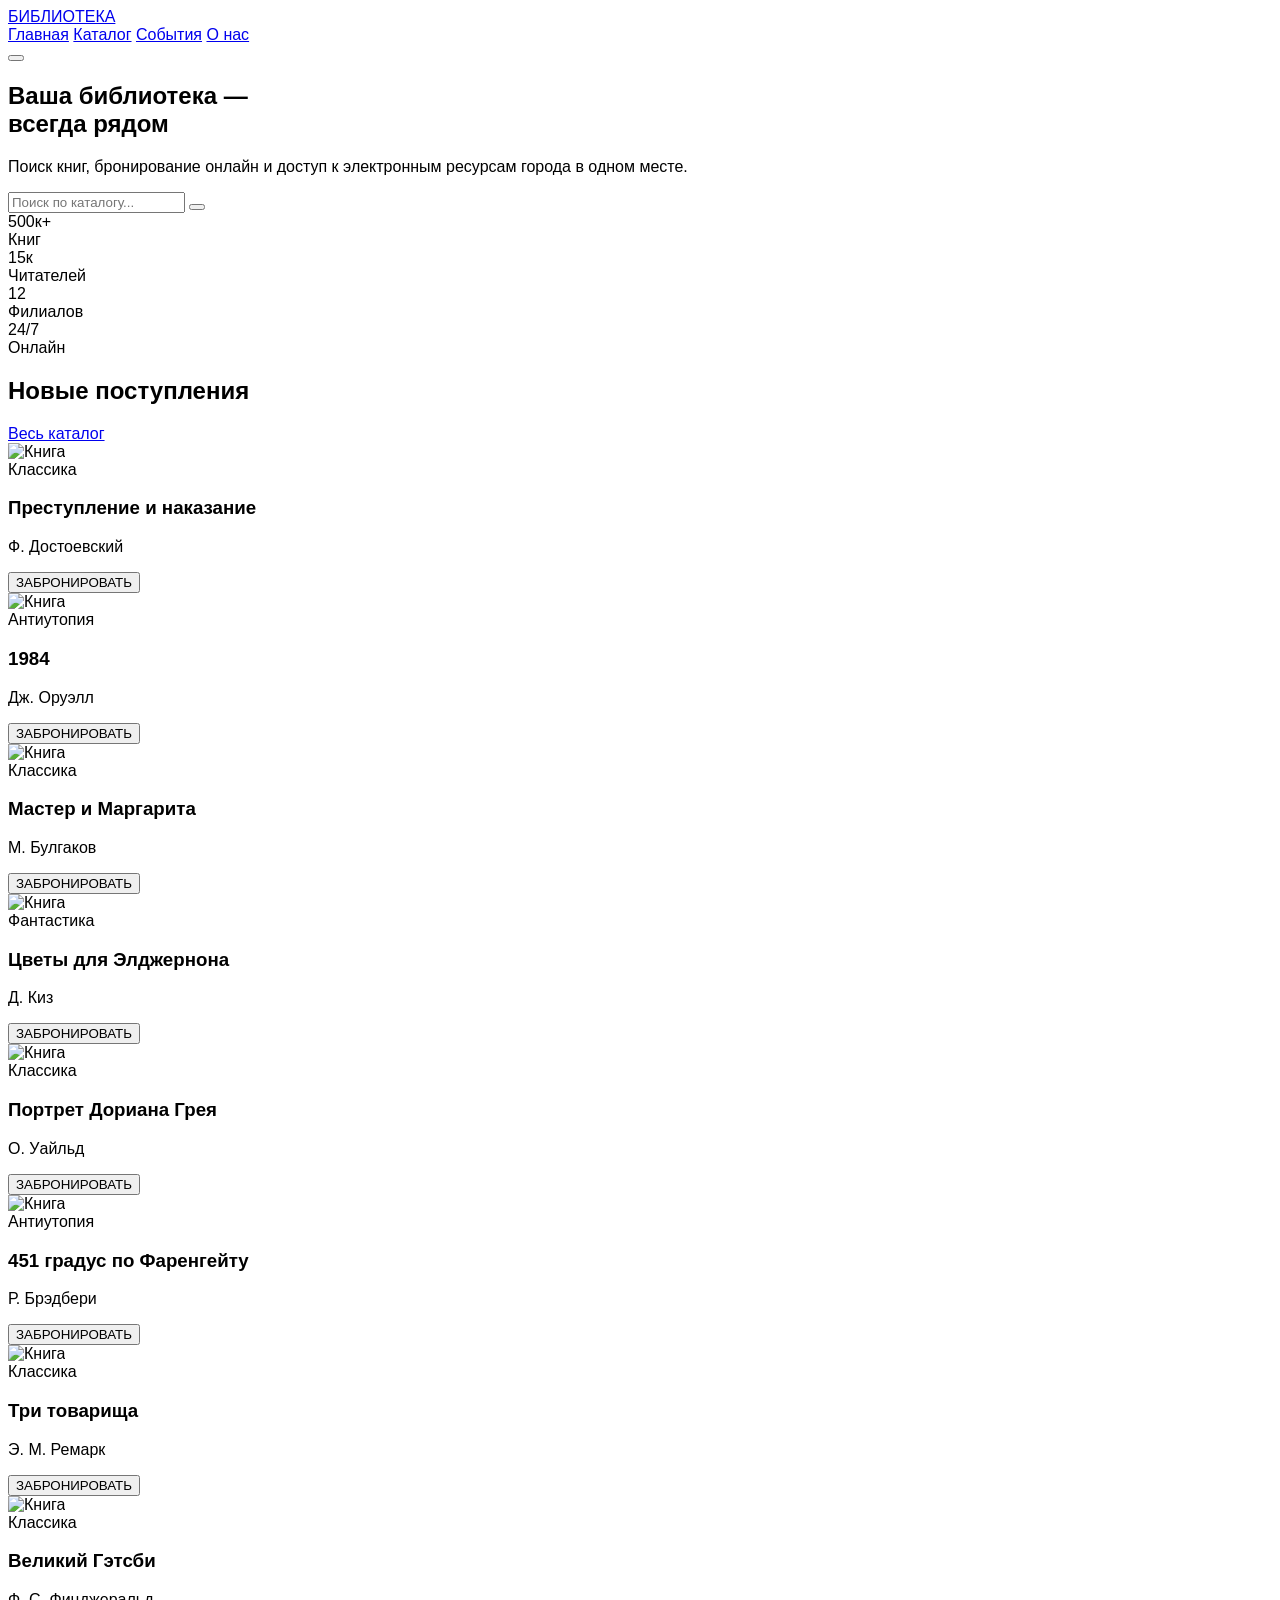
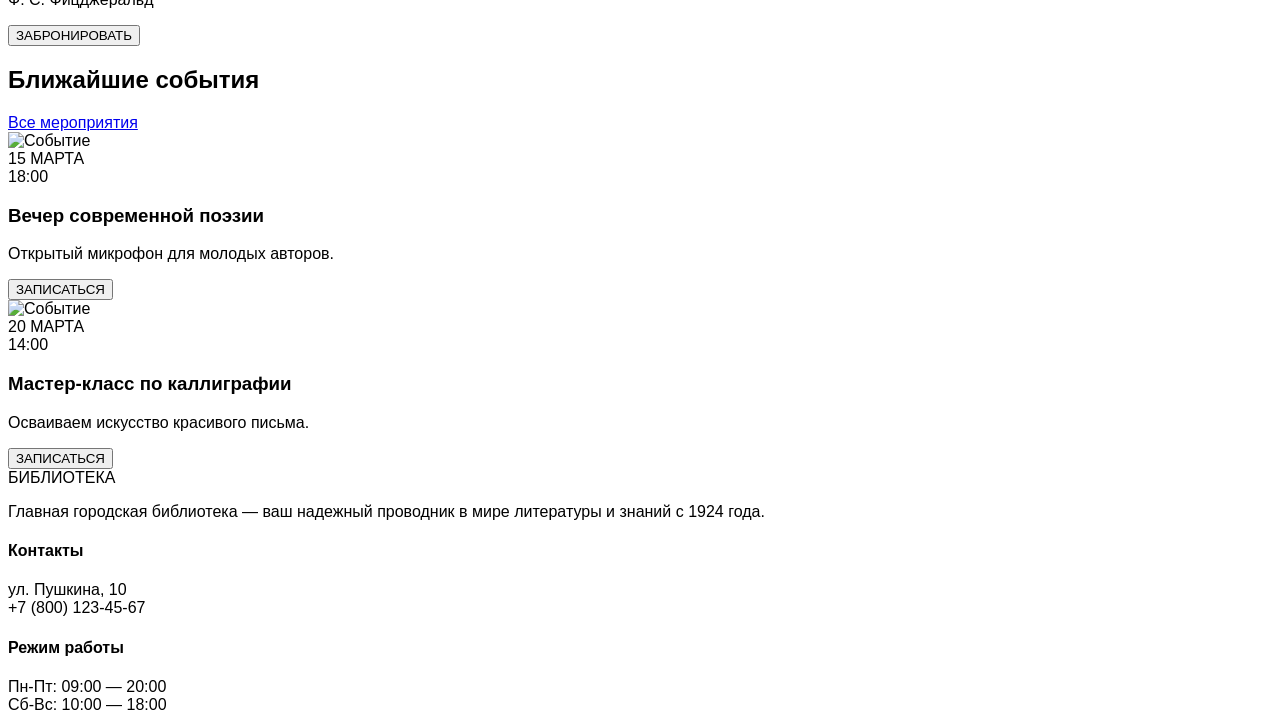
==== static_version/index.html @ 491f4e58 "refactor: Change default font to Segoe UI Replaced the "Inter" font with "Segoe UI" across the appli" ====
<!DOCTYPE html>
<html lang="ru">
<head>
    <meta charset="UTF-8">
    <meta name="viewport" content="width=device-width, initial-scale=1.0">
    <title>Городская Библиотека — Главная</title>
    <script src="https://cdn.tailwindcss.com"></script>
    <script src="https://unpkg.com/lucide@latest"></script>
    <style>
        body { font-family: 'Segoe UI', Tahoma, Geneva, Verdana, sans-serif; }
    </style>
</head>
<body class="bg-white min-h-screen flex flex-col">
    <!-- Навигация -->
    <nav class="border-b border-gray-100 py-4 px-6 bg-white sticky top-0 z-50">
        <div class="max-w-full lg:px-12 mx-auto flex justify-between items-center">
            <a href="index.html" class="flex items-center gap-2 text-[#1e40af] font-bold text-xl">
                <i data-lucide="book"></i>
                <span>БИБЛИОТЕКА</span>
            </a>
            <div class="hidden md:flex gap-8 text-sm font-bold text-gray-600 uppercase tracking-wider">
                <a href="index.html" class="text-[#1e40af]">Главная</a>
                <a href="catalog.html" class="hover:text-[#1e40af] transition-colors">Каталог</a>
                <a href="events.html" class="hover:text-[#1e40af] transition-colors">События</a>
                <a href="about.html" class="hover:text-[#1e40af] transition-colors">О нас</a>
            </div>
            <button class="p-2 text-gray-400 hover:text-[#1e40af] transition-colors">
                <i data-lucide="user"></i>
            </button>
        </div>
    </nav>

    <main class="flex-grow">
        <!-- Hero -->
        <section class="bg-[#1e40af] py-10 px-4">
            <div class="max-w-full lg:px-12 mx-auto grid md:grid-cols-2 gap-8 items-center text-white">
                <div>
                    <h1 class="text-3xl md:text-4xl font-bold mb-4 leading-tight">Ваша библиотека — <br>всегда рядом</h1>
                    <p class="text-base text-blue-100 mb-6 max-w-lg">Поиск книг, бронирование онлайн и доступ к электронным ресурсам города в одном месте.</p>
                    <div class="relative max-w-md">
                        <input type="text" placeholder="Поиск по каталогу..." class="w-full px-5 py-3 rounded bg-white text-gray-900 border-none outline-none text-sm shadow-lg">
                        <button class="absolute right-1.5 top-1.5 bottom-1.5 px-3 bg-[#1e40af] text-white rounded hover:bg-blue-800 transition-colors">
                            <i data-lucide="search" size="18"></i>
                        </button>
                    </div>
                </div>
                <div class="hidden md:block">
                    <div class="grid grid-cols-2 gap-3">
                        <div class="bg-white/10 p-4 rounded-lg backdrop-blur-sm border border-white/10 text-center">
                            <div class="text-2xl font-bold mb-0.5">500к+</div>
                            <div class="text-[10px] uppercase tracking-wider opacity-70">Книг</div>
                        </div>
                        <div class="bg-white/10 p-4 rounded-lg backdrop-blur-sm border border-white/10 text-center">
                            <div class="text-2xl font-bold mb-0.5">15к</div>
                            <div class="text-[10px] uppercase tracking-wider opacity-70">Читателей</div>
                        </div>
                        <div class="bg-white/10 p-4 rounded-lg backdrop-blur-sm border border-white/10 text-center">
                            <div class="text-2xl font-bold mb-0.5">12</div>
                            <div class="text-[10px] uppercase tracking-wider opacity-70">Филиалов</div>
                        </div>
                        <div class="bg-white/10 p-4 rounded-lg backdrop-blur-sm border border-white/10 text-center">
                            <div class="text-2xl font-bold mb-0.5">24/7</div>
                            <div class="text-[10px] uppercase tracking-wider opacity-70">Онлайн</div>
                        </div>
                    </div>
                </div>
            </div>
        </section>

        <!-- Книги -->
        <section class="py-10 px-4 max-w-full lg:px-12 mx-auto">
            <div class="flex items-center justify-between mb-6">
                <h2 class="text-xl font-bold text-gray-900 uppercase tracking-tight">Новые поступления</h2>
                <a href="catalog.html" class="text-[#1e40af] text-xs font-bold flex items-center gap-1 hover:underline">
                    Весь каталог <i data-lucide="chevron-right" size="14"></i>
                </a>
            </div>
            <div class="grid grid-cols-2 sm:grid-cols-3 md:grid-cols-4 lg:grid-cols-6 xl:grid-cols-8 gap-4">
                <!-- Карточки книг -->
                <div class="bg-white border border-gray-200 rounded-lg overflow-hidden flex flex-col h-full hover:shadow-md transition-shadow">
                    <div class="aspect-[3/4] relative overflow-hidden bg-gray-100">
                        <img src="https://picsum.photos/seed/dostoevsky/300/450" alt="Книга" class="w-full h-full object-cover">
                    </div>
                    <div class="p-3 flex flex-col flex-grow">
                        <span class="text-[9px] font-bold text-[#1e40af] uppercase mb-1">Классика</span>
                        <h3 class="text-xs font-bold text-gray-900 mb-1 line-clamp-2 leading-tight">Преступление и наказание</h3>
                        <p class="text-[10px] text-gray-500 mb-3">Ф. Достоевский</p>
                        <button onclick="bookItem(this)" class="mt-auto w-full py-1.5 rounded text-[10px] font-bold transition-colors border-2 bg-[#1e40af] border-[#1e40af] text-white hover:bg-blue-800">ЗАБРОНИРОВАТЬ</button>
                    </div>
                </div>
                <div class="bg-white border border-gray-200 rounded-lg overflow-hidden flex flex-col h-full hover:shadow-md transition-shadow">
                    <div class="aspect-[3/4] relative overflow-hidden bg-gray-100">
                        <img src="https://picsum.photos/seed/1984/300/450" alt="Книга" class="w-full h-full object-cover">
                    </div>
                    <div class="p-3 flex flex-col flex-grow">
                        <span class="text-[9px] font-bold text-[#1e40af] uppercase mb-1">Антиутопия</span>
                        <h3 class="text-xs font-bold text-gray-900 mb-1 line-clamp-2 leading-tight">1984</h3>
                        <p class="text-[10px] text-gray-500 mb-3">Дж. Оруэлл</p>
                        <button onclick="bookItem(this)" class="mt-auto w-full py-1.5 rounded text-[10px] font-bold transition-colors border-2 bg-[#1e40af] border-[#1e40af] text-white hover:bg-blue-800">ЗАБРОНИРОВАТЬ</button>
                    </div>
                </div>
                <div class="bg-white border border-gray-200 rounded-lg overflow-hidden flex flex-col h-full hover:shadow-md transition-shadow">
                    <div class="aspect-[3/4] relative overflow-hidden bg-gray-100">
                        <img src="https://picsum.photos/seed/bulgakov/300/450" alt="Книга" class="w-full h-full object-cover">
                    </div>
                    <div class="p-3 flex flex-col flex-grow">
                        <span class="text-[9px] font-bold text-[#1e40af] uppercase mb-1">Классика</span>
                        <h3 class="text-xs font-bold text-gray-900 mb-1 line-clamp-2 leading-tight">Мастер и Маргарита</h3>
                        <p class="text-[10px] text-gray-500 mb-3">М. Булгаков</p>
                        <button onclick="bookItem(this)" class="mt-auto w-full py-1.5 rounded text-[10px] font-bold transition-colors border-2 bg-[#1e40af] border-[#1e40af] text-white hover:bg-blue-800">ЗАБРОНИРОВАТЬ</button>
                    </div>
                </div>
                <div class="bg-white border border-gray-200 rounded-lg overflow-hidden flex flex-col h-full hover:shadow-md transition-shadow">
                    <div class="aspect-[3/4] relative overflow-hidden bg-gray-100">
                        <img src="https://picsum.photos/seed/algernon/300/450" alt="Книга" class="w-full h-full object-cover">
                    </div>
                    <div class="p-3 flex flex-col flex-grow">
                        <span class="text-[9px] font-bold text-[#1e40af] uppercase mb-1">Фантастика</span>
                        <h3 class="text-xs font-bold text-gray-900 mb-1 line-clamp-2 leading-tight">Цветы для Элджернона</h3>
                        <p class="text-[10px] text-gray-500 mb-3">Д. Киз</p>
                        <button onclick="bookItem(this)" class="mt-auto w-full py-1.5 rounded text-[10px] font-bold transition-colors border-2 bg-[#1e40af] border-[#1e40af] text-white hover:bg-blue-800">ЗАБРОНИРОВАТЬ</button>
                    </div>
                </div>
                <div class="bg-white border border-gray-200 rounded-lg overflow-hidden flex flex-col h-full hover:shadow-md transition-shadow">
                    <div class="aspect-[3/4] relative overflow-hidden bg-gray-100">
                        <img src="https://picsum.photos/seed/dorian/300/450" alt="Книга" class="w-full h-full object-cover">
                    </div>
                    <div class="p-3 flex flex-col flex-grow">
                        <span class="text-[9px] font-bold text-[#1e40af] uppercase mb-1">Классика</span>
                        <h3 class="text-xs font-bold text-gray-900 mb-1 line-clamp-2 leading-tight">Портрет Дориана Грея</h3>
                        <p class="text-[10px] text-gray-500 mb-3">О. Уайльд</p>
                        <button onclick="bookItem(this)" class="mt-auto w-full py-1.5 rounded text-[10px] font-bold transition-colors border-2 bg-[#1e40af] border-[#1e40af] text-white hover:bg-blue-800">ЗАБРОНИРОВАТЬ</button>
                    </div>
                </div>
                <div class="bg-white border border-gray-200 rounded-lg overflow-hidden flex flex-col h-full hover:shadow-md transition-shadow">
                    <div class="aspect-[3/4] relative overflow-hidden bg-gray-100">
                        <img src="https://picsum.photos/seed/fahrenheit/300/450" alt="Книга" class="w-full h-full object-cover">
                    </div>
                    <div class="p-3 flex flex-col flex-grow">
                        <span class="text-[9px] font-bold text-[#1e40af] uppercase mb-1">Антиутопия</span>
                        <h3 class="text-xs font-bold text-gray-900 mb-1 line-clamp-2 leading-tight">451 градус по Фаренгейту</h3>
                        <p class="text-[10px] text-gray-500 mb-3">Р. Брэдбери</p>
                        <button onclick="bookItem(this)" class="mt-auto w-full py-1.5 rounded text-[10px] font-bold transition-colors border-2 bg-[#1e40af] border-[#1e40af] text-white hover:bg-blue-800">ЗАБРОНИРОВАТЬ</button>
                    </div>
                </div>
                <div class="bg-white border border-gray-200 rounded-lg overflow-hidden flex flex-col h-full hover:shadow-md transition-shadow">
                    <div class="aspect-[3/4] relative overflow-hidden bg-gray-100">
                        <img src="https://picsum.photos/seed/remarque/300/450" alt="Книга" class="w-full h-full object-cover">
                    </div>
                    <div class="p-3 flex flex-col flex-grow">
                        <span class="text-[9px] font-bold text-[#1e40af] uppercase mb-1">Классика</span>
                        <h3 class="text-xs font-bold text-gray-900 mb-1 line-clamp-2 leading-tight">Три товарища</h3>
                        <p class="text-[10px] text-gray-500 mb-3">Э. М. Ремарк</p>
                        <button onclick="bookItem(this)" class="mt-auto w-full py-1.5 rounded text-[10px] font-bold transition-colors border-2 bg-[#1e40af] border-[#1e40af] text-white hover:bg-blue-800">ЗАБРОНИРОВАТЬ</button>
                    </div>
                </div>
                <div class="bg-white border border-gray-200 rounded-lg overflow-hidden flex flex-col h-full hover:shadow-md transition-shadow">
                    <div class="aspect-[3/4] relative overflow-hidden bg-gray-100">
                        <img src="https://picsum.photos/seed/gatsby/300/450" alt="Книга" class="w-full h-full object-cover">
                    </div>
                    <div class="p-3 flex flex-col flex-grow">
                        <span class="text-[9px] font-bold text-[#1e40af] uppercase mb-1">Классика</span>
                        <h3 class="text-xs font-bold text-gray-900 mb-1 line-clamp-2 leading-tight">Великий Гэтсби</h3>
                        <p class="text-[10px] text-gray-500 mb-3">Ф. С. Фицджеральд</p>
                        <button onclick="bookItem(this)" class="mt-auto w-full py-1.5 rounded text-[10px] font-bold transition-colors border-2 bg-[#1e40af] border-[#1e40af] text-white hover:bg-blue-800">ЗАБРОНИРОВАТЬ</button>
                    </div>
                </div>
            </div>
        </section>

        <!-- События -->
        <section class="bg-gray-50 py-10 px-4 border-y border-gray-200">
            <div class="max-w-full lg:px-12 mx-auto">
                <div class="flex items-center justify-between mb-6">
                    <h2 class="text-xl font-bold text-gray-900 uppercase tracking-tight">Ближайшие события</h2>
                    <a href="events.html" class="text-[#1e40af] text-xs font-bold flex items-center gap-1 hover:underline">
                        Все мероприятия <i data-lucide="chevron-right" size="14"></i>
                    </a>
                </div>
                <div class="grid md:grid-cols-2 gap-6">
                    <div class="bg-white border border-gray-200 rounded-lg overflow-hidden flex flex-col md:flex-row gap-0 md:gap-6">
                        <div class="w-full md:w-48 h-32 md:h-auto shrink-0">
                            <img src="https://picsum.photos/seed/poetry/600/400" alt="Событие" class="w-full h-full object-cover">
                        </div>
                        <div class="p-4 flex flex-col justify-center">
                            <div class="flex items-center gap-3 mb-2">
                                <div class="flex items-center gap-1 text-[10px] font-bold text-[#1e40af]">
                                    <i data-lucide="calendar" size="12"></i>
                                    <span>15 МАРТА</span>
                                </div>
                                <div class="flex items-center gap-1 text-[10px] text-gray-500">
                                    <i data-lucide="clock" size="12"></i>
                                    <span>18:00</span>
                                </div>
                            </div>
                            <h3 class="text-base font-bold text-gray-900 mb-1">Вечер современной поэзии</h3>
                            <p class="text-xs text-gray-600 mb-4">Открытый микрофон для молодых авторов.</p>
                            <button onclick="registerEvent(this)" class="w-fit px-4 py-1.5 rounded text-[10px] font-bold transition-all border-2 border-[#1e40af] text-[#1e40af] hover:bg-[#1e40af] hover:text-white">ЗАПИСАТЬСЯ</button>
                        </div>
                    </div>
                    <div class="bg-white border border-gray-200 rounded-lg overflow-hidden flex flex-col md:flex-row gap-0 md:gap-6">
                        <div class="w-full md:w-48 h-32 md:h-auto shrink-0">
                            <img src="https://picsum.photos/seed/calligraphy/600/400" alt="Событие" class="w-full h-full object-cover">
                        </div>
                        <div class="p-4 flex flex-col justify-center">
                            <div class="flex items-center gap-3 mb-2">
                                <div class="flex items-center gap-1 text-[10px] font-bold text-[#1e40af]">
                                    <i data-lucide="calendar" size="12"></i>
                                    <span>20 МАРТА</span>
                                </div>
                                <div class="flex items-center gap-1 text-[10px] text-gray-500">
                                    <i data-lucide="clock" size="12"></i>
                                    <span>14:00</span>
                                </div>
                            </div>
                            <h3 class="text-base font-bold text-gray-900 mb-1">Мастер-класс по каллиграфии</h3>
                            <p class="text-xs text-gray-600 mb-4">Осваиваем искусство красивого письма.</p>
                            <button onclick="registerEvent(this)" class="w-fit px-4 py-1.5 rounded text-[10px] font-bold transition-all border-2 border-[#1e40af] text-[#1e40af] hover:bg-[#1e40af] hover:text-white">ЗАПИСАТЬСЯ</button>
                        </div>
                    </div>
                </div>
            </div>
        </section>
    </main>

    <!-- Футер -->
    <footer class="bg-white border-t border-gray-100 py-10 px-6">
        <div class="max-w-full lg:px-12 mx-auto grid grid-cols-1 md:grid-cols-4 gap-10">
            <div class="col-span-1 md:col-span-2">
                <div class="flex items-center gap-2 text-[#1e40af] font-bold text-xl mb-4">
                    <i data-lucide="book"></i>
                    <span>БИБЛИОТЕКА</span>
                </div>
                <p class="text-sm text-gray-500 max-w-sm">Главная городская библиотека — ваш надежный проводник в мире литературы и знаний с 1924 года.</p>
            </div>
            <div>
                <h4 class="font-bold text-gray-900 mb-4 text-xs uppercase tracking-widest">Контакты</h4>
                <div class="space-y-2 text-sm text-gray-600">
                    <div class="flex items-center gap-2"><i data-lucide="map-pin" size="14"></i> ул. Пушкина, 10</div>
                    <div class="flex items-center gap-2"><i data-lucide="phone" size="14"></i> +7 (800) 123-45-67</div>
                </div>
            </div>
            <div>
                <h4 class="font-bold text-gray-900 mb-4 text-xs uppercase tracking-widest">Режим работы</h4>
                <div class="text-sm text-gray-600">
                    Пн-Пт: 09:00 — 20:00<br>
                    Сб-Вс: 10:00 — 18:00
                </div>
            </div>
        </div>
    </footer>

    <script>
        lucide.createIcons();
        
        function bookItem(btn) {
            btn.innerText = 'В КОРЗИНЕ';
            btn.classList.remove('bg-[#1e40af]', 'hover:bg-blue-800');
            btn.classList.add('bg-gray-100', 'text-gray-400', 'border-gray-200', 'cursor-not-allowed');
            btn.disabled = true;
            alert('Книга успешно забронирована!');
        }

        function registerEvent(btn) {
            btn.innerText = 'ВЫ ЗАПИСАНЫ';
            btn.classList.remove('text-[#1e40af]', 'hover:bg-[#1e40af]', 'hover:text-white');
            btn.classList.add('bg-green-600', 'border-green-600', 'text-white');
            btn.disabled = true;
        }
    </script>
</body>
</html>
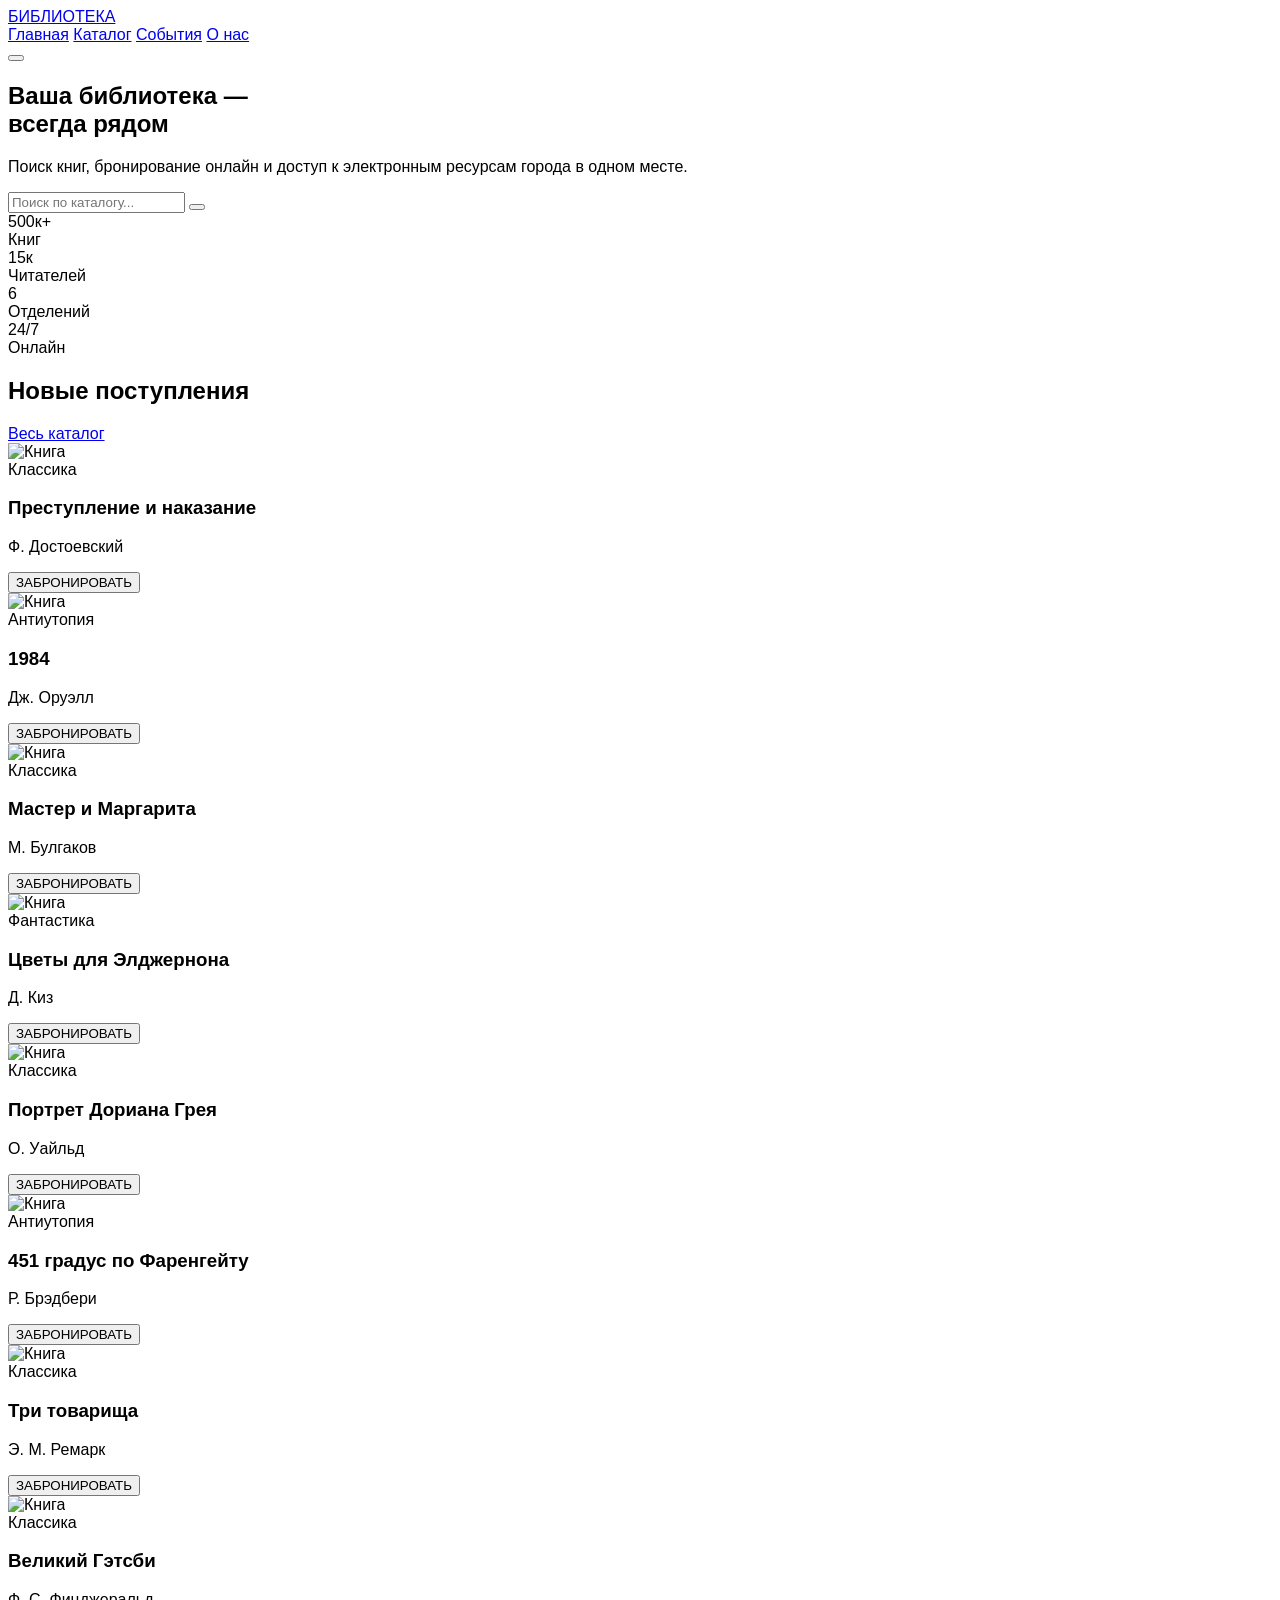
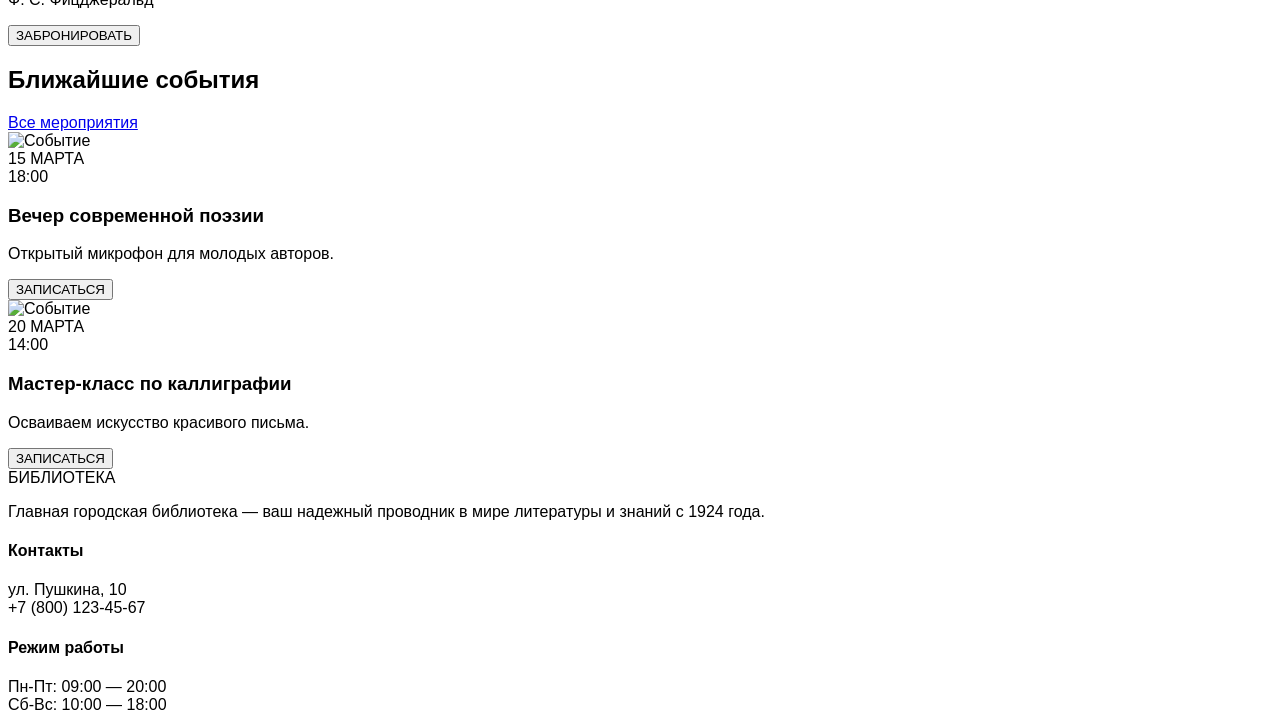
==== commit b3c7a7ea: "feat: Update library statistics and content Updates the number of library branches from 12 to 6 and " ====
--- a/static_version/index.html
+++ b/static_version/index.html
@@ -55,8 +55,8 @@
                             <div class="text-[10px] uppercase tracking-wider opacity-70">Читателей</div>
                         </div>
                         <div class="bg-white/10 p-4 rounded-lg backdrop-blur-sm border border-white/10 text-center">
-                            <div class="text-2xl font-bold mb-0.5">12</div>
-                            <div class="text-[10px] uppercase tracking-wider opacity-70">Филиалов</div>
+                            <div class="text-2xl font-bold mb-0.5">6</div>
+                            <div class="text-[10px] uppercase tracking-wider opacity-70">Отделений</div>
                         </div>
                         <div class="bg-white/10 p-4 rounded-lg backdrop-blur-sm border border-white/10 text-center">
                             <div class="text-2xl font-bold mb-0.5">24/7</div>
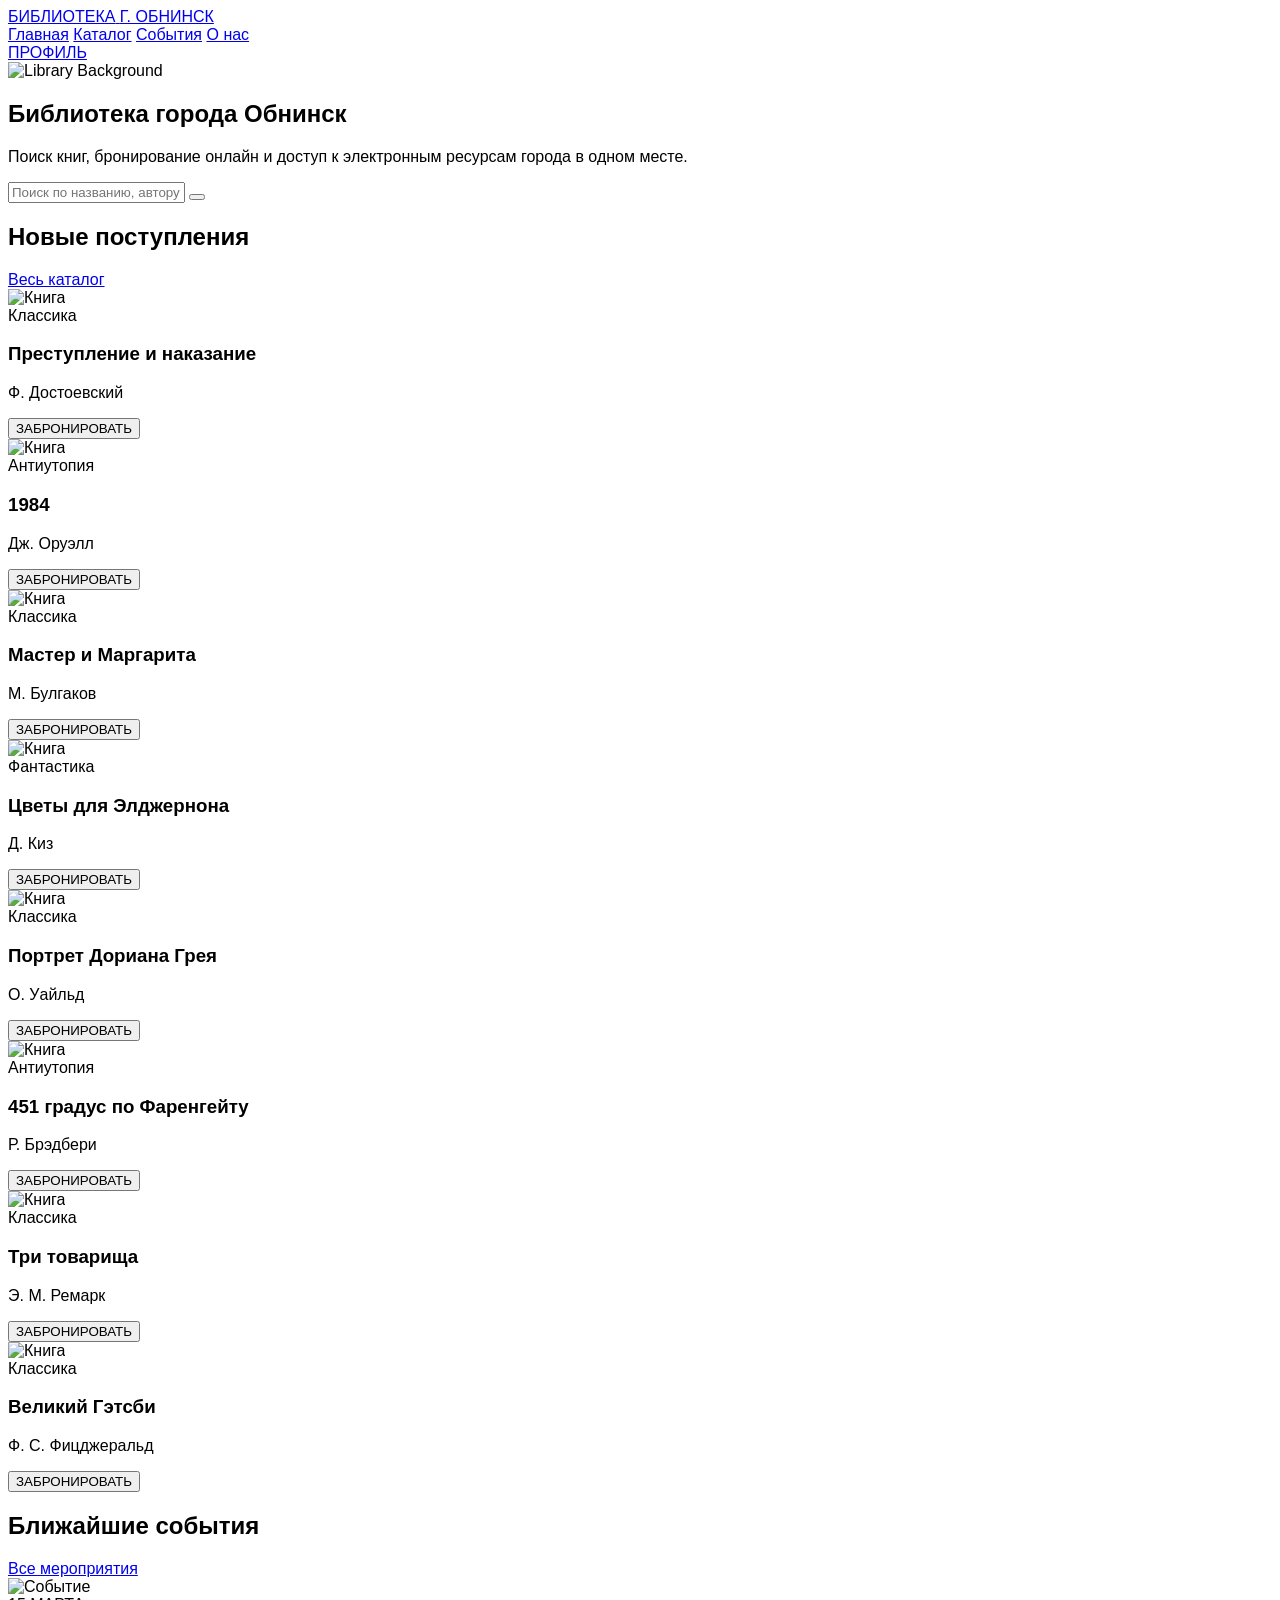
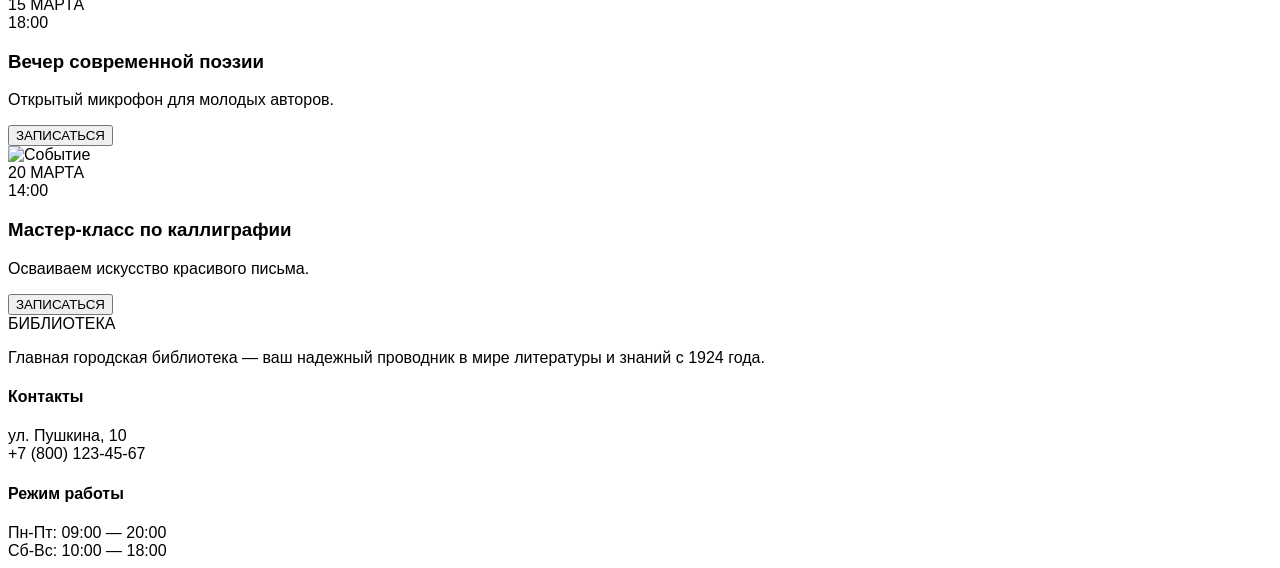
==== commit de32d8cc: "feat: Improve navigation styling and responsiveness Updates the styling of navigation links and the " ====
--- a/static_version/index.html
+++ b/static_version/index.html
@@ -16,53 +16,43 @@
         <div class="max-w-full lg:px-12 mx-auto flex justify-between items-center">
             <a href="index.html" class="flex items-center gap-2 text-[#1e40af] font-bold text-xl">
                 <i data-lucide="book"></i>
-                <span>БИБЛИОТЕКА</span>
+                <div class="flex flex-col">
+                    <span class="text-lg font-bold leading-none">БИБЛИОТЕКА</span>
+                    <span class="text-[10px] font-medium leading-none text-gray-500 uppercase tracking-tighter">Г. ОБНИНСК</span>
+                </div>
             </a>
-            <div class="hidden md:flex gap-8 text-sm font-bold text-gray-600 uppercase tracking-wider">
+            <div class="hidden md:flex gap-8 text-[10px] font-bold text-gray-600 uppercase tracking-widest">
                 <a href="index.html" class="text-[#1e40af]">Главная</a>
                 <a href="catalog.html" class="hover:text-[#1e40af] transition-colors">Каталог</a>
                 <a href="events.html" class="hover:text-[#1e40af] transition-colors">События</a>
                 <a href="about.html" class="hover:text-[#1e40af] transition-colors">О нас</a>
             </div>
-            <button class="p-2 text-gray-400 hover:text-[#1e40af] transition-colors">
-                <i data-lucide="user"></i>
-            </button>
+            <div class="flex items-center gap-4">
+                <a href="profile.html" class="flex items-center gap-2 text-[10px] font-bold text-[#1e40af] hover:underline">
+                    <i data-lucide="user" size="16"></i>
+                    <span>ПРОФИЛЬ</span>
+                </a>
+            </div>
         </div>
     </nav>
 
     <main class="flex-grow">
         <!-- Hero -->
-        <section class="bg-[#1e40af] py-10 px-4">
-            <div class="max-w-full lg:px-12 mx-auto grid md:grid-cols-2 gap-8 items-center text-white">
-                <div>
-                    <h1 class="text-3xl md:text-4xl font-bold mb-4 leading-tight">Ваша библиотека — <br>всегда рядом</h1>
-                    <p class="text-base text-blue-100 mb-6 max-w-lg">Поиск книг, бронирование онлайн и доступ к электронным ресурсам города в одном месте.</p>
-                    <div class="relative max-w-md">
-                        <input type="text" placeholder="Поиск по каталогу..." class="w-full px-5 py-3 rounded bg-white text-gray-900 border-none outline-none text-sm shadow-lg">
-                        <button class="absolute right-1.5 top-1.5 bottom-1.5 px-3 bg-[#1e40af] text-white rounded hover:bg-blue-800 transition-colors">
-                            <i data-lucide="search" size="18"></i>
-                        </button>
-                    </div>
-                </div>
-                <div class="hidden md:block">
-                    <div class="grid grid-cols-2 gap-3">
-                        <div class="bg-white/10 p-4 rounded-lg backdrop-blur-sm border border-white/10 text-center">
-                            <div class="text-2xl font-bold mb-0.5">500к+</div>
-                            <div class="text-[10px] uppercase tracking-wider opacity-70">Книг</div>
-                        </div>
-                        <div class="bg-white/10 p-4 rounded-lg backdrop-blur-sm border border-white/10 text-center">
-                            <div class="text-2xl font-bold mb-0.5">15к</div>
-                            <div class="text-[10px] uppercase tracking-wider opacity-70">Читателей</div>
-                        </div>
-                        <div class="bg-white/10 p-4 rounded-lg backdrop-blur-sm border border-white/10 text-center">
-                            <div class="text-2xl font-bold mb-0.5">6</div>
-                            <div class="text-[10px] uppercase tracking-wider opacity-70">Отделений</div>
-                        </div>
-                        <div class="bg-white/10 p-4 rounded-lg backdrop-blur-sm border border-white/10 text-center">
-                            <div class="text-2xl font-bold mb-0.5">24/7</div>
-                            <div class="text-[10px] uppercase tracking-wider opacity-70">Онлайн</div>
-                        </div>
-                    </div>
+        <section class="relative h-[500px] flex items-center justify-center overflow-hidden">
+            <!-- Фоновое изображение -->
+            <div class="absolute inset-0 z-0">
+                <img src="https://images.unsplash.com/photo-1507842217343-583bb7270b66?auto=format&fit=crop&q=80&w=2000" alt="Library Background" class="w-full h-full object-cover">
+                <div class="absolute inset-0 bg-black/60 backdrop-blur-[2px]"></div>
+            </div>
+
+            <div class="relative z-10 max-w-4xl mx-auto text-center text-white px-4">
+                <h1 class="text-4xl md:text-6xl font-bold mb-6 leading-tight">Библиотека города Обнинск</h1>
+                <p class="text-lg md:text-xl text-blue-50 mb-10 max-w-2xl mx-auto opacity-90">Поиск книг, бронирование онлайн и доступ к электронным ресурсам города в одном месте.</p>
+                <div class="relative max-w-2xl mx-auto">
+                    <input type="text" placeholder="Поиск по названию, автору или жанру..." class="w-full px-8 py-5 rounded-2xl bg-white text-gray-900 border-none outline-none text-lg shadow-2xl focus:ring-4 ring-blue-500/20 transition-all">
+                    <button class="absolute right-2.5 top-2.5 bottom-2.5 w-14 bg-[#1e40af] text-white rounded-xl hover:bg-blue-800 transition-all flex items-center justify-center shadow-lg">
+                        <i data-lucide="search" size="24"></i>
+                    </button>
                 </div>
             </div>
         </section>
@@ -77,92 +67,92 @@
             </div>
             <div class="grid grid-cols-2 sm:grid-cols-3 md:grid-cols-4 lg:grid-cols-6 xl:grid-cols-8 gap-4">
                 <!-- Карточки книг -->
-                <div class="bg-white border border-gray-200 rounded-lg overflow-hidden flex flex-col h-full hover:shadow-md transition-shadow">
-                    <div class="aspect-[3/4] relative overflow-hidden bg-gray-100">
-                        <img src="https://picsum.photos/seed/dostoevsky/300/450" alt="Книга" class="w-full h-full object-cover">
-                    </div>
-                    <div class="p-3 flex flex-col flex-grow">
-                        <span class="text-[9px] font-bold text-[#1e40af] uppercase mb-1">Классика</span>
+                <div class="bg-white border border-gray-200 rounded-2xl overflow-hidden flex flex-col h-full hover:shadow-xl transition-all duration-300 group relative">
+                    <div class="aspect-[3/4] relative overflow-hidden bg-gray-100 m-3 rounded-xl">
+                        <img src="https://picsum.photos/seed/dostoevsky/300/450" alt="Книга" class="w-full h-full object-cover transition-transform duration-500 group-hover:scale-110">
+                    </div>
+                    <div class="p-4 flex flex-col flex-grow">
+                        <span class="text-[9px] font-bold text-[#1e40af] uppercase mb-1 tracking-widest">Классика</span>
                         <h3 class="text-xs font-bold text-gray-900 mb-1 line-clamp-2 leading-tight">Преступление и наказание</h3>
-                        <p class="text-[10px] text-gray-500 mb-3">Ф. Достоевский</p>
-                        <button onclick="bookItem(this)" class="mt-auto w-full py-1.5 rounded text-[10px] font-bold transition-colors border-2 bg-[#1e40af] border-[#1e40af] text-white hover:bg-blue-800">ЗАБРОНИРОВАТЬ</button>
-                    </div>
-                </div>
-                <div class="bg-white border border-gray-200 rounded-lg overflow-hidden flex flex-col h-full hover:shadow-md transition-shadow">
-                    <div class="aspect-[3/4] relative overflow-hidden bg-gray-100">
-                        <img src="https://picsum.photos/seed/1984/300/450" alt="Книга" class="w-full h-full object-cover">
-                    </div>
-                    <div class="p-3 flex flex-col flex-grow">
-                        <span class="text-[9px] font-bold text-[#1e40af] uppercase mb-1">Антиутопия</span>
+                        <p class="text-[10px] text-gray-500 mb-4">Ф. Достоевский</p>
+                        <button onclick="bookItem(this)" class="mt-auto w-full py-2.5 rounded-xl text-[10px] font-bold transition-all border-2 bg-[#1e40af] border-[#1e40af] text-white hover:bg-blue-800 shadow-lg shadow-blue-100">ЗАБРОНИРОВАТЬ</button>
+                    </div>
+                </div>
+                <div class="bg-white border border-gray-200 rounded-2xl overflow-hidden flex flex-col h-full hover:shadow-xl transition-all duration-300 group relative">
+                    <div class="aspect-[3/4] relative overflow-hidden bg-gray-100 m-3 rounded-xl">
+                        <img src="https://picsum.photos/seed/1984/300/450" alt="Книга" class="w-full h-full object-cover transition-transform duration-500 group-hover:scale-110">
+                    </div>
+                    <div class="p-4 flex flex-col flex-grow">
+                        <span class="text-[9px] font-bold text-[#1e40af] uppercase mb-1 tracking-widest">Антиутопия</span>
                         <h3 class="text-xs font-bold text-gray-900 mb-1 line-clamp-2 leading-tight">1984</h3>
-                        <p class="text-[10px] text-gray-500 mb-3">Дж. Оруэлл</p>
-                        <button onclick="bookItem(this)" class="mt-auto w-full py-1.5 rounded text-[10px] font-bold transition-colors border-2 bg-[#1e40af] border-[#1e40af] text-white hover:bg-blue-800">ЗАБРОНИРОВАТЬ</button>
-                    </div>
-                </div>
-                <div class="bg-white border border-gray-200 rounded-lg overflow-hidden flex flex-col h-full hover:shadow-md transition-shadow">
-                    <div class="aspect-[3/4] relative overflow-hidden bg-gray-100">
-                        <img src="https://picsum.photos/seed/bulgakov/300/450" alt="Книга" class="w-full h-full object-cover">
-                    </div>
-                    <div class="p-3 flex flex-col flex-grow">
-                        <span class="text-[9px] font-bold text-[#1e40af] uppercase mb-1">Классика</span>
+                        <p class="text-[10px] text-gray-500 mb-4">Дж. Оруэлл</p>
+                        <button onclick="bookItem(this)" class="mt-auto w-full py-2.5 rounded-xl text-[10px] font-bold transition-all border-2 bg-[#1e40af] border-[#1e40af] text-white hover:bg-blue-800 shadow-lg shadow-blue-100">ЗАБРОНИРОВАТЬ</button>
+                    </div>
+                </div>
+                <div class="bg-white border border-gray-200 rounded-2xl overflow-hidden flex flex-col h-full hover:shadow-xl transition-all duration-300 group relative">
+                    <div class="aspect-[3/4] relative overflow-hidden bg-gray-100 m-3 rounded-xl">
+                        <img src="https://picsum.photos/seed/bulgakov/300/450" alt="Книга" class="w-full h-full object-cover transition-transform duration-500 group-hover:scale-110">
+                    </div>
+                    <div class="p-4 flex flex-col flex-grow">
+                        <span class="text-[9px] font-bold text-[#1e40af] uppercase mb-1 tracking-widest">Классика</span>
                         <h3 class="text-xs font-bold text-gray-900 mb-1 line-clamp-2 leading-tight">Мастер и Маргарита</h3>
-                        <p class="text-[10px] text-gray-500 mb-3">М. Булгаков</p>
-                        <button onclick="bookItem(this)" class="mt-auto w-full py-1.5 rounded text-[10px] font-bold transition-colors border-2 bg-[#1e40af] border-[#1e40af] text-white hover:bg-blue-800">ЗАБРОНИРОВАТЬ</button>
-                    </div>
-                </div>
-                <div class="bg-white border border-gray-200 rounded-lg overflow-hidden flex flex-col h-full hover:shadow-md transition-shadow">
-                    <div class="aspect-[3/4] relative overflow-hidden bg-gray-100">
-                        <img src="https://picsum.photos/seed/algernon/300/450" alt="Книга" class="w-full h-full object-cover">
-                    </div>
-                    <div class="p-3 flex flex-col flex-grow">
-                        <span class="text-[9px] font-bold text-[#1e40af] uppercase mb-1">Фантастика</span>
+                        <p class="text-[10px] text-gray-500 mb-4">М. Булгаков</p>
+                        <button onclick="bookItem(this)" class="mt-auto w-full py-2.5 rounded-xl text-[10px] font-bold transition-all border-2 bg-[#1e40af] border-[#1e40af] text-white hover:bg-blue-800 shadow-lg shadow-blue-100">ЗАБРОНИРОВАТЬ</button>
+                    </div>
+                </div>
+                <div class="bg-white border border-gray-200 rounded-2xl overflow-hidden flex flex-col h-full hover:shadow-xl transition-all duration-300 group relative">
+                    <div class="aspect-[3/4] relative overflow-hidden bg-gray-100 m-3 rounded-xl">
+                        <img src="https://picsum.photos/seed/algernon/300/450" alt="Книга" class="w-full h-full object-cover transition-transform duration-500 group-hover:scale-110">
+                    </div>
+                    <div class="p-4 flex flex-col flex-grow">
+                        <span class="text-[9px] font-bold text-[#1e40af] uppercase mb-1 tracking-widest">Фантастика</span>
                         <h3 class="text-xs font-bold text-gray-900 mb-1 line-clamp-2 leading-tight">Цветы для Элджернона</h3>
-                        <p class="text-[10px] text-gray-500 mb-3">Д. Киз</p>
-                        <button onclick="bookItem(this)" class="mt-auto w-full py-1.5 rounded text-[10px] font-bold transition-colors border-2 bg-[#1e40af] border-[#1e40af] text-white hover:bg-blue-800">ЗАБРОНИРОВАТЬ</button>
-                    </div>
-                </div>
-                <div class="bg-white border border-gray-200 rounded-lg overflow-hidden flex flex-col h-full hover:shadow-md transition-shadow">
-                    <div class="aspect-[3/4] relative overflow-hidden bg-gray-100">
-                        <img src="https://picsum.photos/seed/dorian/300/450" alt="Книга" class="w-full h-full object-cover">
-                    </div>
-                    <div class="p-3 flex flex-col flex-grow">
-                        <span class="text-[9px] font-bold text-[#1e40af] uppercase mb-1">Классика</span>
+                        <p class="text-[10px] text-gray-500 mb-4">Д. Киз</p>
+                        <button onclick="bookItem(this)" class="mt-auto w-full py-2.5 rounded-xl text-[10px] font-bold transition-all border-2 bg-[#1e40af] border-[#1e40af] text-white hover:bg-blue-800 shadow-lg shadow-blue-100">ЗАБРОНИРОВАТЬ</button>
+                    </div>
+                </div>
+                <div class="bg-white border border-gray-200 rounded-2xl overflow-hidden flex flex-col h-full hover:shadow-xl transition-all duration-300 group relative">
+                    <div class="aspect-[3/4] relative overflow-hidden bg-gray-100 m-3 rounded-xl">
+                        <img src="https://picsum.photos/seed/dorian/300/450" alt="Книга" class="w-full h-full object-cover transition-transform duration-500 group-hover:scale-110">
+                    </div>
+                    <div class="p-4 flex flex-col flex-grow">
+                        <span class="text-[9px] font-bold text-[#1e40af] uppercase mb-1 tracking-widest">Классика</span>
                         <h3 class="text-xs font-bold text-gray-900 mb-1 line-clamp-2 leading-tight">Портрет Дориана Грея</h3>
-                        <p class="text-[10px] text-gray-500 mb-3">О. Уайльд</p>
-                        <button onclick="bookItem(this)" class="mt-auto w-full py-1.5 rounded text-[10px] font-bold transition-colors border-2 bg-[#1e40af] border-[#1e40af] text-white hover:bg-blue-800">ЗАБРОНИРОВАТЬ</button>
-                    </div>
-                </div>
-                <div class="bg-white border border-gray-200 rounded-lg overflow-hidden flex flex-col h-full hover:shadow-md transition-shadow">
-                    <div class="aspect-[3/4] relative overflow-hidden bg-gray-100">
-                        <img src="https://picsum.photos/seed/fahrenheit/300/450" alt="Книга" class="w-full h-full object-cover">
-                    </div>
-                    <div class="p-3 flex flex-col flex-grow">
-                        <span class="text-[9px] font-bold text-[#1e40af] uppercase mb-1">Антиутопия</span>
+                        <p class="text-[10px] text-gray-500 mb-4">О. Уайльд</p>
+                        <button onclick="bookItem(this)" class="mt-auto w-full py-2.5 rounded-xl text-[10px] font-bold transition-all border-2 bg-[#1e40af] border-[#1e40af] text-white hover:bg-blue-800 shadow-lg shadow-blue-100">ЗАБРОНИРОВАТЬ</button>
+                    </div>
+                </div>
+                <div class="bg-white border border-gray-200 rounded-2xl overflow-hidden flex flex-col h-full hover:shadow-xl transition-all duration-300 group relative">
+                    <div class="aspect-[3/4] relative overflow-hidden bg-gray-100 m-3 rounded-xl">
+                        <img src="https://picsum.photos/seed/fahrenheit/300/450" alt="Книга" class="w-full h-full object-cover transition-transform duration-500 group-hover:scale-110">
+                    </div>
+                    <div class="p-4 flex flex-col flex-grow">
+                        <span class="text-[9px] font-bold text-[#1e40af] uppercase mb-1 tracking-widest">Антиутопия</span>
                         <h3 class="text-xs font-bold text-gray-900 mb-1 line-clamp-2 leading-tight">451 градус по Фаренгейту</h3>
-                        <p class="text-[10px] text-gray-500 mb-3">Р. Брэдбери</p>
-                        <button onclick="bookItem(this)" class="mt-auto w-full py-1.5 rounded text-[10px] font-bold transition-colors border-2 bg-[#1e40af] border-[#1e40af] text-white hover:bg-blue-800">ЗАБРОНИРОВАТЬ</button>
-                    </div>
-                </div>
-                <div class="bg-white border border-gray-200 rounded-lg overflow-hidden flex flex-col h-full hover:shadow-md transition-shadow">
-                    <div class="aspect-[3/4] relative overflow-hidden bg-gray-100">
-                        <img src="https://picsum.photos/seed/remarque/300/450" alt="Книга" class="w-full h-full object-cover">
-                    </div>
-                    <div class="p-3 flex flex-col flex-grow">
-                        <span class="text-[9px] font-bold text-[#1e40af] uppercase mb-1">Классика</span>
+                        <p class="text-[10px] text-gray-500 mb-4">Р. Брэдбери</p>
+                        <button onclick="bookItem(this)" class="mt-auto w-full py-2.5 rounded-xl text-[10px] font-bold transition-all border-2 bg-[#1e40af] border-[#1e40af] text-white hover:bg-blue-800 shadow-lg shadow-blue-100">ЗАБРОНИРОВАТЬ</button>
+                    </div>
+                </div>
+                <div class="bg-white border border-gray-200 rounded-2xl overflow-hidden flex flex-col h-full hover:shadow-xl transition-all duration-300 group relative">
+                    <div class="aspect-[3/4] relative overflow-hidden bg-gray-100 m-3 rounded-xl">
+                        <img src="https://picsum.photos/seed/remarque/300/450" alt="Книга" class="w-full h-full object-cover transition-transform duration-500 group-hover:scale-110">
+                    </div>
+                    <div class="p-4 flex flex-col flex-grow">
+                        <span class="text-[9px] font-bold text-[#1e40af] uppercase mb-1 tracking-widest">Классика</span>
                         <h3 class="text-xs font-bold text-gray-900 mb-1 line-clamp-2 leading-tight">Три товарища</h3>
-                        <p class="text-[10px] text-gray-500 mb-3">Э. М. Ремарк</p>
-                        <button onclick="bookItem(this)" class="mt-auto w-full py-1.5 rounded text-[10px] font-bold transition-colors border-2 bg-[#1e40af] border-[#1e40af] text-white hover:bg-blue-800">ЗАБРОНИРОВАТЬ</button>
-                    </div>
-                </div>
-                <div class="bg-white border border-gray-200 rounded-lg overflow-hidden flex flex-col h-full hover:shadow-md transition-shadow">
-                    <div class="aspect-[3/4] relative overflow-hidden bg-gray-100">
-                        <img src="https://picsum.photos/seed/gatsby/300/450" alt="Книга" class="w-full h-full object-cover">
-                    </div>
-                    <div class="p-3 flex flex-col flex-grow">
-                        <span class="text-[9px] font-bold text-[#1e40af] uppercase mb-1">Классика</span>
+                        <p class="text-[10px] text-gray-500 mb-4">Э. М. Ремарк</p>
+                        <button onclick="bookItem(this)" class="mt-auto w-full py-2.5 rounded-xl text-[10px] font-bold transition-all border-2 bg-[#1e40af] border-[#1e40af] text-white hover:bg-blue-800 shadow-lg shadow-blue-100">ЗАБРОНИРОВАТЬ</button>
+                    </div>
+                </div>
+                <div class="bg-white border border-gray-200 rounded-2xl overflow-hidden flex flex-col h-full hover:shadow-xl transition-all duration-300 group relative">
+                    <div class="aspect-[3/4] relative overflow-hidden bg-gray-100 m-3 rounded-xl">
+                        <img src="https://picsum.photos/seed/gatsby/300/450" alt="Книга" class="w-full h-full object-cover transition-transform duration-500 group-hover:scale-110">
+                    </div>
+                    <div class="p-4 flex flex-col flex-grow">
+                        <span class="text-[9px] font-bold text-[#1e40af] uppercase mb-1 tracking-widest">Классика</span>
                         <h3 class="text-xs font-bold text-gray-900 mb-1 line-clamp-2 leading-tight">Великий Гэтсби</h3>
-                        <p class="text-[10px] text-gray-500 mb-3">Ф. С. Фицджеральд</p>
-                        <button onclick="bookItem(this)" class="mt-auto w-full py-1.5 rounded text-[10px] font-bold transition-colors border-2 bg-[#1e40af] border-[#1e40af] text-white hover:bg-blue-800">ЗАБРОНИРОВАТЬ</button>
+                        <p class="text-[10px] text-gray-500 mb-4">Ф. С. Фицджеральд</p>
+                        <button onclick="bookItem(this)" class="mt-auto w-full py-2.5 rounded-xl text-[10px] font-bold transition-all border-2 bg-[#1e40af] border-[#1e40af] text-white hover:bg-blue-800 shadow-lg shadow-blue-100">ЗАБРОНИРОВАТЬ</button>
                     </div>
                 </div>
             </div>
@@ -177,45 +167,45 @@
                         Все мероприятия <i data-lucide="chevron-right" size="14"></i>
                     </a>
                 </div>
-                <div class="grid md:grid-cols-2 gap-6">
-                    <div class="bg-white border border-gray-200 rounded-lg overflow-hidden flex flex-col md:flex-row gap-0 md:gap-6">
-                        <div class="w-full md:w-48 h-32 md:h-auto shrink-0">
-                            <img src="https://picsum.photos/seed/poetry/600/400" alt="Событие" class="w-full h-full object-cover">
-                        </div>
-                        <div class="p-4 flex flex-col justify-center">
-                            <div class="flex items-center gap-3 mb-2">
-                                <div class="flex items-center gap-1 text-[10px] font-bold text-[#1e40af]">
+                <div class="grid md:grid-cols-2 gap-8">
+                    <div class="bg-white border border-gray-100 rounded-3xl overflow-hidden flex flex-col md:flex-row gap-0 md:gap-6 shadow-lg hover:shadow-xl transition-all duration-300 group">
+                        <div class="w-full md:w-56 h-48 md:h-auto shrink-0 overflow-hidden">
+                            <img src="https://picsum.photos/seed/poetry/600/400" alt="Событие" class="w-full h-full object-cover transition-transform duration-500 group-hover:scale-110">
+                        </div>
+                        <div class="p-6 flex flex-col justify-center">
+                            <div class="flex items-center gap-3 mb-3">
+                                <div class="flex items-center gap-1 text-[10px] font-bold text-[#1e40af] bg-blue-50 px-2 py-1 rounded-full uppercase tracking-wider">
                                     <i data-lucide="calendar" size="12"></i>
                                     <span>15 МАРТА</span>
                                 </div>
-                                <div class="flex items-center gap-1 text-[10px] text-gray-500">
+                                <div class="flex items-center gap-1 text-[10px] text-gray-400 font-bold uppercase tracking-wider">
                                     <i data-lucide="clock" size="12"></i>
                                     <span>18:00</span>
                                 </div>
                             </div>
-                            <h3 class="text-base font-bold text-gray-900 mb-1">Вечер современной поэзии</h3>
-                            <p class="text-xs text-gray-600 mb-4">Открытый микрофон для молодых авторов.</p>
-                            <button onclick="registerEvent(this)" class="w-fit px-4 py-1.5 rounded text-[10px] font-bold transition-all border-2 border-[#1e40af] text-[#1e40af] hover:bg-[#1e40af] hover:text-white">ЗАПИСАТЬСЯ</button>
-                        </div>
-                    </div>
-                    <div class="bg-white border border-gray-200 rounded-lg overflow-hidden flex flex-col md:flex-row gap-0 md:gap-6">
-                        <div class="w-full md:w-48 h-32 md:h-auto shrink-0">
-                            <img src="https://picsum.photos/seed/calligraphy/600/400" alt="Событие" class="w-full h-full object-cover">
-                        </div>
-                        <div class="p-4 flex flex-col justify-center">
-                            <div class="flex items-center gap-3 mb-2">
-                                <div class="flex items-center gap-1 text-[10px] font-bold text-[#1e40af]">
+                            <h3 class="text-lg font-bold text-gray-900 mb-2 leading-tight">Вечер современной поэзии</h3>
+                            <p class="text-xs text-gray-500 mb-6 leading-relaxed">Открытый микрофон для молодых авторов.</p>
+                            <button onclick="registerEvent(this)" class="w-fit px-6 py-2 rounded-xl text-[10px] font-bold transition-all border-2 border-[#1e40af] text-[#1e40af] hover:bg-[#1e40af] hover:text-white uppercase tracking-widest">ЗАПИСАТЬСЯ</button>
+                        </div>
+                    </div>
+                    <div class="bg-white border border-gray-100 rounded-3xl overflow-hidden flex flex-col md:flex-row gap-0 md:gap-6 shadow-lg hover:shadow-xl transition-all duration-300 group">
+                        <div class="w-full md:w-56 h-48 md:h-auto shrink-0 overflow-hidden">
+                            <img src="https://picsum.photos/seed/calligraphy/600/400" alt="Событие" class="w-full h-full object-cover transition-transform duration-500 group-hover:scale-110">
+                        </div>
+                        <div class="p-6 flex flex-col justify-center">
+                            <div class="flex items-center gap-3 mb-3">
+                                <div class="flex items-center gap-1 text-[10px] font-bold text-[#1e40af] bg-blue-50 px-2 py-1 rounded-full uppercase tracking-wider">
                                     <i data-lucide="calendar" size="12"></i>
                                     <span>20 МАРТА</span>
                                 </div>
-                                <div class="flex items-center gap-1 text-[10px] text-gray-500">
+                                <div class="flex items-center gap-1 text-[10px] text-gray-400 font-bold uppercase tracking-wider">
                                     <i data-lucide="clock" size="12"></i>
                                     <span>14:00</span>
                                 </div>
                             </div>
-                            <h3 class="text-base font-bold text-gray-900 mb-1">Мастер-класс по каллиграфии</h3>
-                            <p class="text-xs text-gray-600 mb-4">Осваиваем искусство красивого письма.</p>
-                            <button onclick="registerEvent(this)" class="w-fit px-4 py-1.5 rounded text-[10px] font-bold transition-all border-2 border-[#1e40af] text-[#1e40af] hover:bg-[#1e40af] hover:text-white">ЗАПИСАТЬСЯ</button>
+                            <h3 class="text-lg font-bold text-gray-900 mb-2 leading-tight">Мастер-класс по каллиграфии</h3>
+                            <p class="text-xs text-gray-500 mb-6 leading-relaxed">Осваиваем искусство красивого письма.</p>
+                            <button onclick="registerEvent(this)" class="w-fit px-6 py-2 rounded-xl text-[10px] font-bold transition-all border-2 border-[#1e40af] text-[#1e40af] hover:bg-[#1e40af] hover:text-white uppercase tracking-widest">ЗАПИСАТЬСЯ</button>
                         </div>
                     </div>
                 </div>
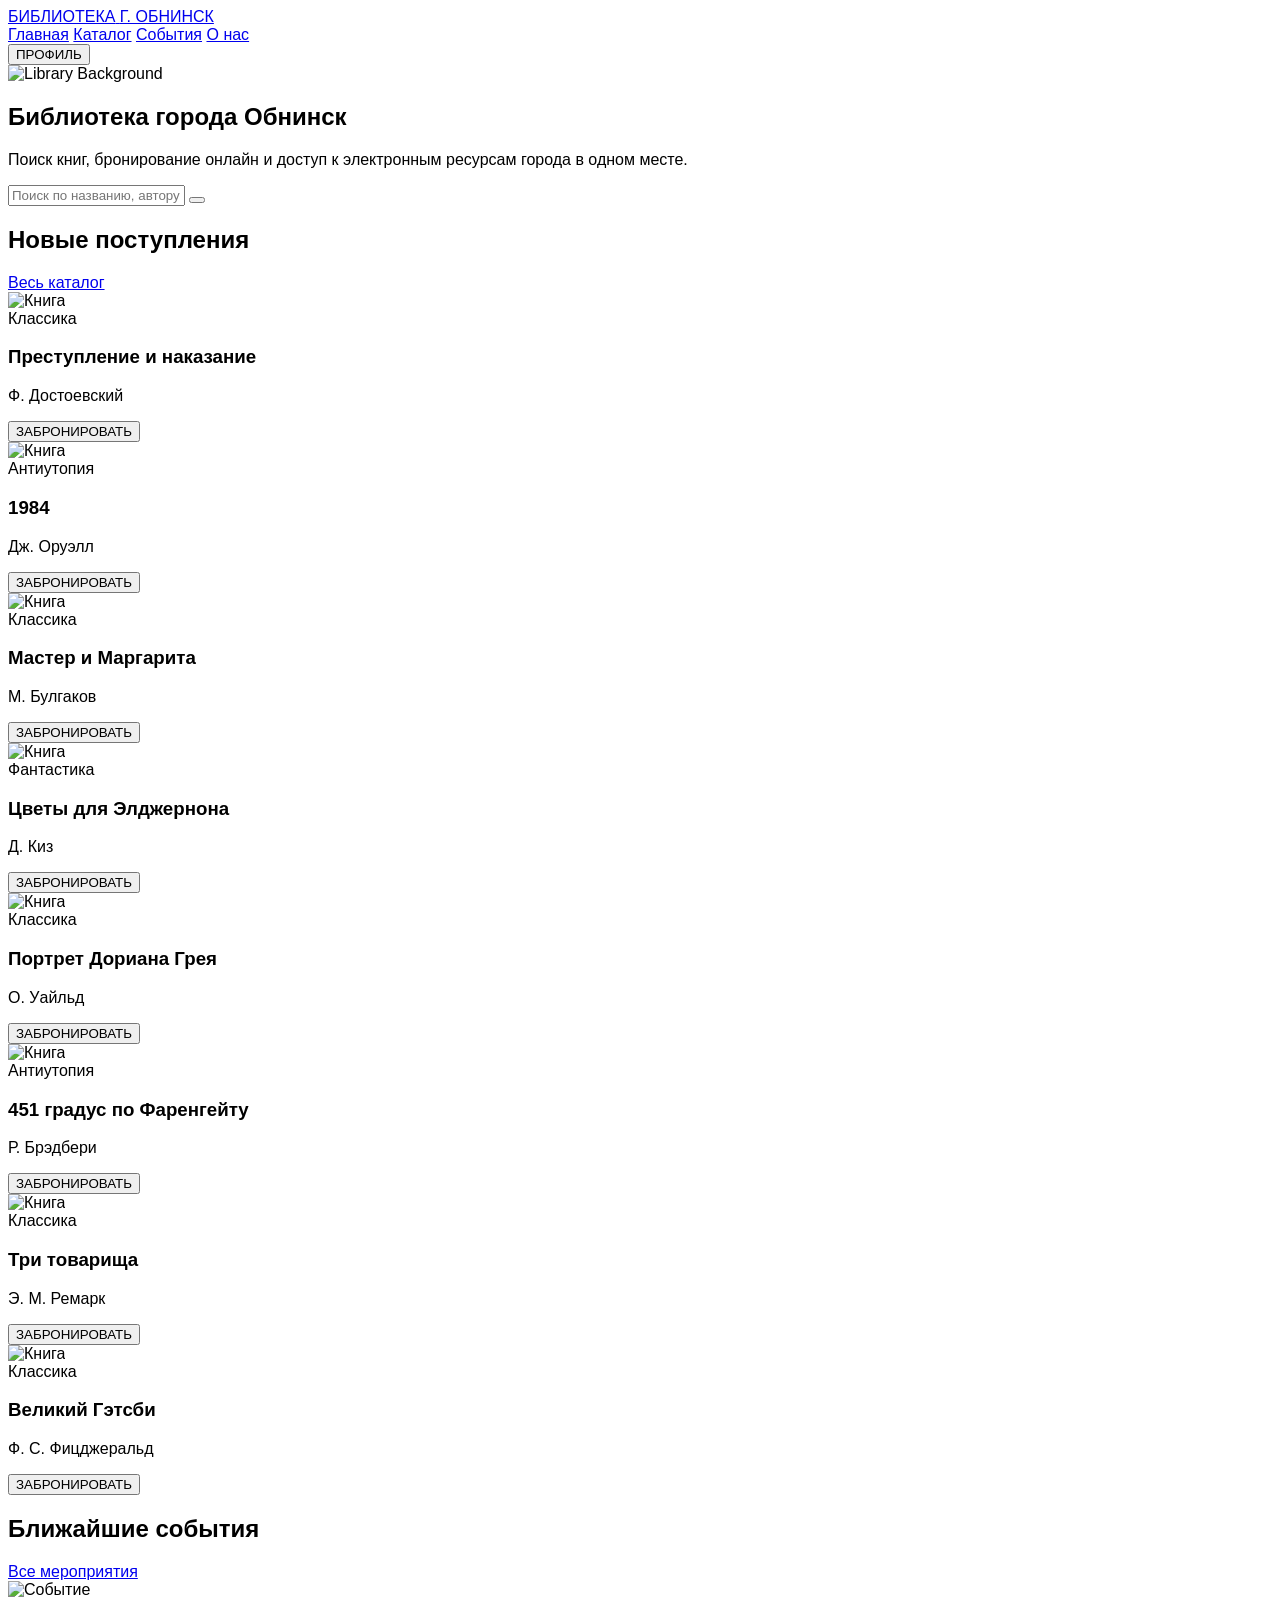
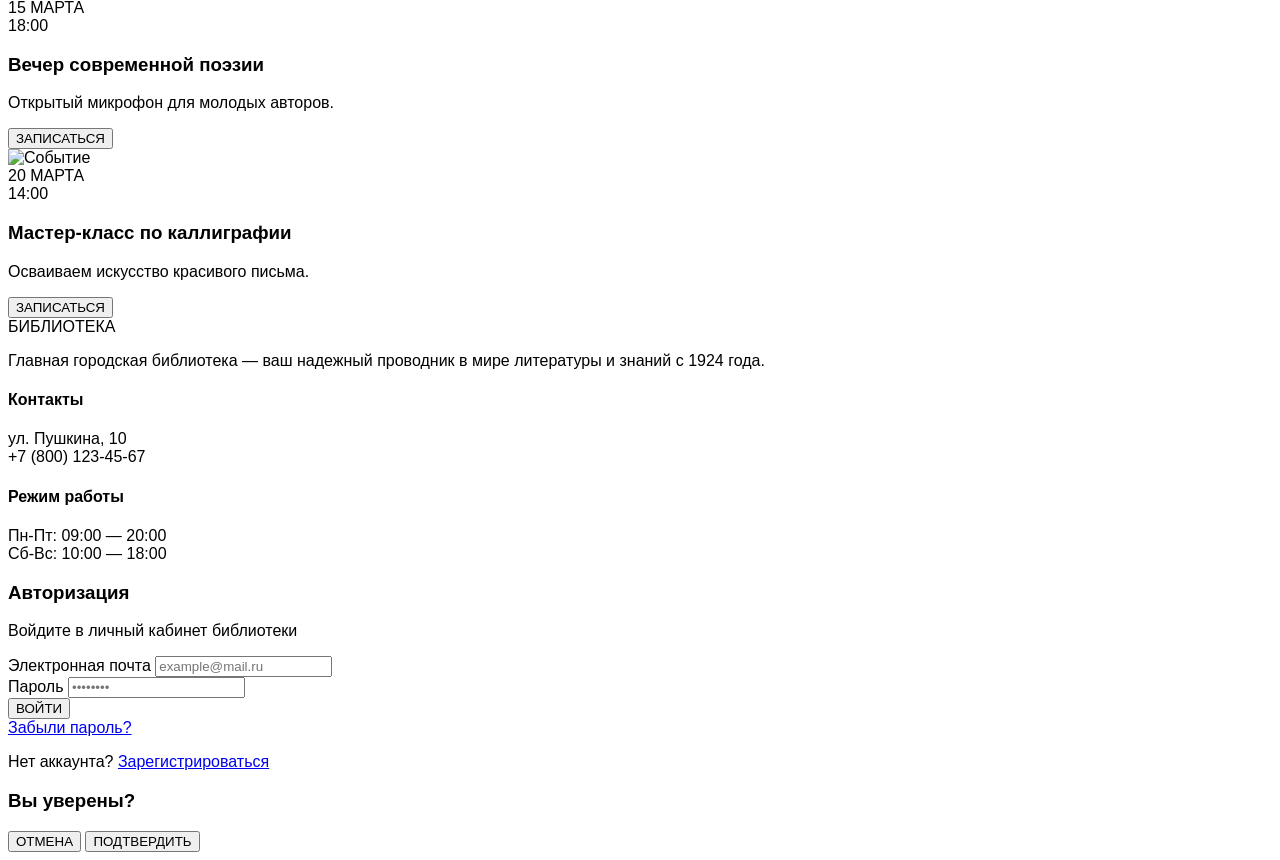
==== commit c4b50846: "feat: Implement authentication modal Replaces static "PROFILE" links with buttons that trigger an au" ====
--- a/static_version/index.html
+++ b/static_version/index.html
@@ -28,10 +28,10 @@
                 <a href="about.html" class="hover:text-[#1e40af] transition-colors">О нас</a>
             </div>
             <div class="flex items-center gap-4">
-                <a href="profile.html" class="flex items-center gap-2 text-[10px] font-bold text-[#1e40af] hover:underline">
+                <button onclick="openAuthModal()" class="flex items-center gap-2 text-[10px] font-bold text-[#1e40af] hover:underline">
                     <i data-lucide="user" size="16"></i>
                     <span>ПРОФИЛЬ</span>
-                </a>
+                </button>
             </div>
         </div>
     </nav>
@@ -240,22 +240,99 @@
         </div>
     </footer>
 
+    <!-- Модальное окно: Авторизация -->
+    <div id="auth-modal" class="fixed inset-0 z-[100] hidden flex items-center justify-center p-4">
+        <div class="absolute inset-0 bg-black/60 backdrop-blur-sm" onclick="closeAuthModal()"></div>
+        <div class="relative bg-white w-full max-w-md rounded-3xl shadow-2xl overflow-hidden animate-in fade-in zoom-in duration-300">
+            <div class="bg-[#1e40af] p-8 text-white text-center">
+                <div class="w-16 h-16 bg-white/20 rounded-full flex items-center justify-center mx-auto mb-4 border-2 border-white/30">
+                    <i data-lucide="lock" size="32"></i>
+                </div>
+                <h3 class="text-2xl font-bold">Авторизация</h3>
+                <p class="text-xs text-blue-100 opacity-80 mt-1">Войдите в личный кабинет библиотеки</p>
+            </div>
+            <div class="p-8 space-y-4">
+                <div>
+                    <label class="block text-[10px] font-bold text-gray-400 uppercase mb-1">Электронная почта</label>
+                    <input type="email" placeholder="example@mail.ru" class="w-full px-4 py-3 rounded-xl bg-gray-50 border border-gray-100 outline-none focus:ring-2 ring-blue-500/20 transition-all text-sm">
+                </div>
+                <div>
+                    <label class="block text-[10px] font-bold text-gray-400 uppercase mb-1">Пароль</label>
+                    <input type="password" placeholder="••••••••" class="w-full px-4 py-3 rounded-xl bg-gray-50 border border-gray-100 outline-none focus:ring-2 ring-blue-500/20 transition-all text-sm">
+                </div>
+                <button onclick="window.location.href='profile.html'" class="w-full py-4 bg-[#1e40af] text-white rounded-xl font-bold text-xs uppercase tracking-widest hover:bg-blue-800 transition-all shadow-lg shadow-blue-100">ВОЙТИ</button>
+                <div class="text-center">
+                    <a href="#" class="text-[10px] font-bold text-gray-400 hover:text-[#1e40af] transition-colors uppercase tracking-widest">Забыли пароль?</a>
+                </div>
+                <div class="pt-4 border-t border-gray-100 text-center">
+                    <p class="text-[10px] text-gray-400 uppercase tracking-widest">Нет аккаунта? <a href="#" class="text-[#1e40af] font-bold hover:underline">Зарегистрироваться</a></p>
+                </div>
+            </div>
+        </div>
+    </div>
+
+    <!-- Модальное окно: Подтверждение -->
+    <div id="confirm-modal" class="fixed inset-0 z-[110] hidden flex items-center justify-center p-4">
+        <div class="absolute inset-0 bg-black/40 backdrop-blur-[2px]" onclick="closeConfirmModal()"></div>
+        <div class="relative bg-white w-full max-w-sm rounded-3xl shadow-2xl p-8 text-center animate-in fade-in zoom-in duration-200">
+            <div class="w-16 h-16 bg-blue-50 text-[#1e40af] rounded-full flex items-center justify-center mx-auto mb-4">
+                <i data-lucide="help-circle" size="32"></i>
+            </div>
+            <h3 id="confirm-text" class="text-lg font-bold text-gray-900 mb-6">Вы уверены?</h3>
+            <div class="flex gap-3">
+                <button onclick="closeConfirmModal()" class="flex-1 py-3 rounded-xl text-[10px] font-bold text-gray-500 bg-gray-100 hover:bg-gray-200 transition-all uppercase tracking-widest">ОТМЕНА</button>
+                <button id="confirm-btn" class="flex-1 py-3 rounded-xl text-[10px] font-bold text-white bg-[#1e40af] hover:bg-blue-800 transition-all uppercase tracking-widest shadow-lg shadow-blue-100">ПОДТВЕРДИТЬ</button>
+            </div>
+        </div>
+    </div>
+
     <script>
         lucide.createIcons();
         
+        function openAuthModal() {
+            document.getElementById('auth-modal').classList.remove('hidden');
+        }
+
+        function closeAuthModal() {
+            document.getElementById('auth-modal').classList.add('hidden');
+        }
+
+        let currentConfirmCallback = null;
+
+        function confirmAction(text, callback) {
+            document.getElementById('confirm-text').innerText = text;
+            document.getElementById('confirm-modal').classList.remove('hidden');
+            currentConfirmCallback = callback;
+            
+            document.getElementById('confirm-btn').onclick = () => {
+                if (currentConfirmCallback) currentConfirmCallback();
+                closeConfirmModal();
+            };
+        }
+
+        function closeConfirmModal() {
+            document.getElementById('confirm-modal').classList.add('hidden');
+            currentConfirmCallback = null;
+        }
+
         function bookItem(btn) {
-            btn.innerText = 'В КОРЗИНЕ';
-            btn.classList.remove('bg-[#1e40af]', 'hover:bg-blue-800');
-            btn.classList.add('bg-gray-100', 'text-gray-400', 'border-gray-200', 'cursor-not-allowed');
-            btn.disabled = true;
-            alert('Книга успешно забронирована!');
+            const bookTitle = btn.closest('.p-4').querySelector('h3').innerText;
+            confirmAction(`Забронировать книгу "${bookTitle}"?`, () => {
+                btn.innerText = 'В КОРЗИНЕ';
+                btn.classList.remove('bg-[#1e40af]', 'hover:bg-blue-800');
+                btn.classList.add('bg-gray-100', 'text-gray-400', 'border-gray-200', 'cursor-not-allowed');
+                btn.disabled = true;
+            });
         }
 
         function registerEvent(btn) {
-            btn.innerText = 'ВЫ ЗАПИСАНЫ';
-            btn.classList.remove('text-[#1e40af]', 'hover:bg-[#1e40af]', 'hover:text-white');
-            btn.classList.add('bg-green-600', 'border-green-600', 'text-white');
-            btn.disabled = true;
+            const eventTitle = btn.closest('.p-6').querySelector('h3').innerText;
+            confirmAction(`Записаться на мероприятие "${eventTitle}"?`, () => {
+                btn.innerText = 'ВЫ ЗАПИСАНЫ';
+                btn.classList.remove('text-[#1e40af]', 'hover:bg-[#1e40af]', 'hover:text-white');
+                btn.classList.add('bg-green-600', 'border-green-600', 'text-white');
+                btn.disabled = true;
+            });
         }
     </script>
 </body>
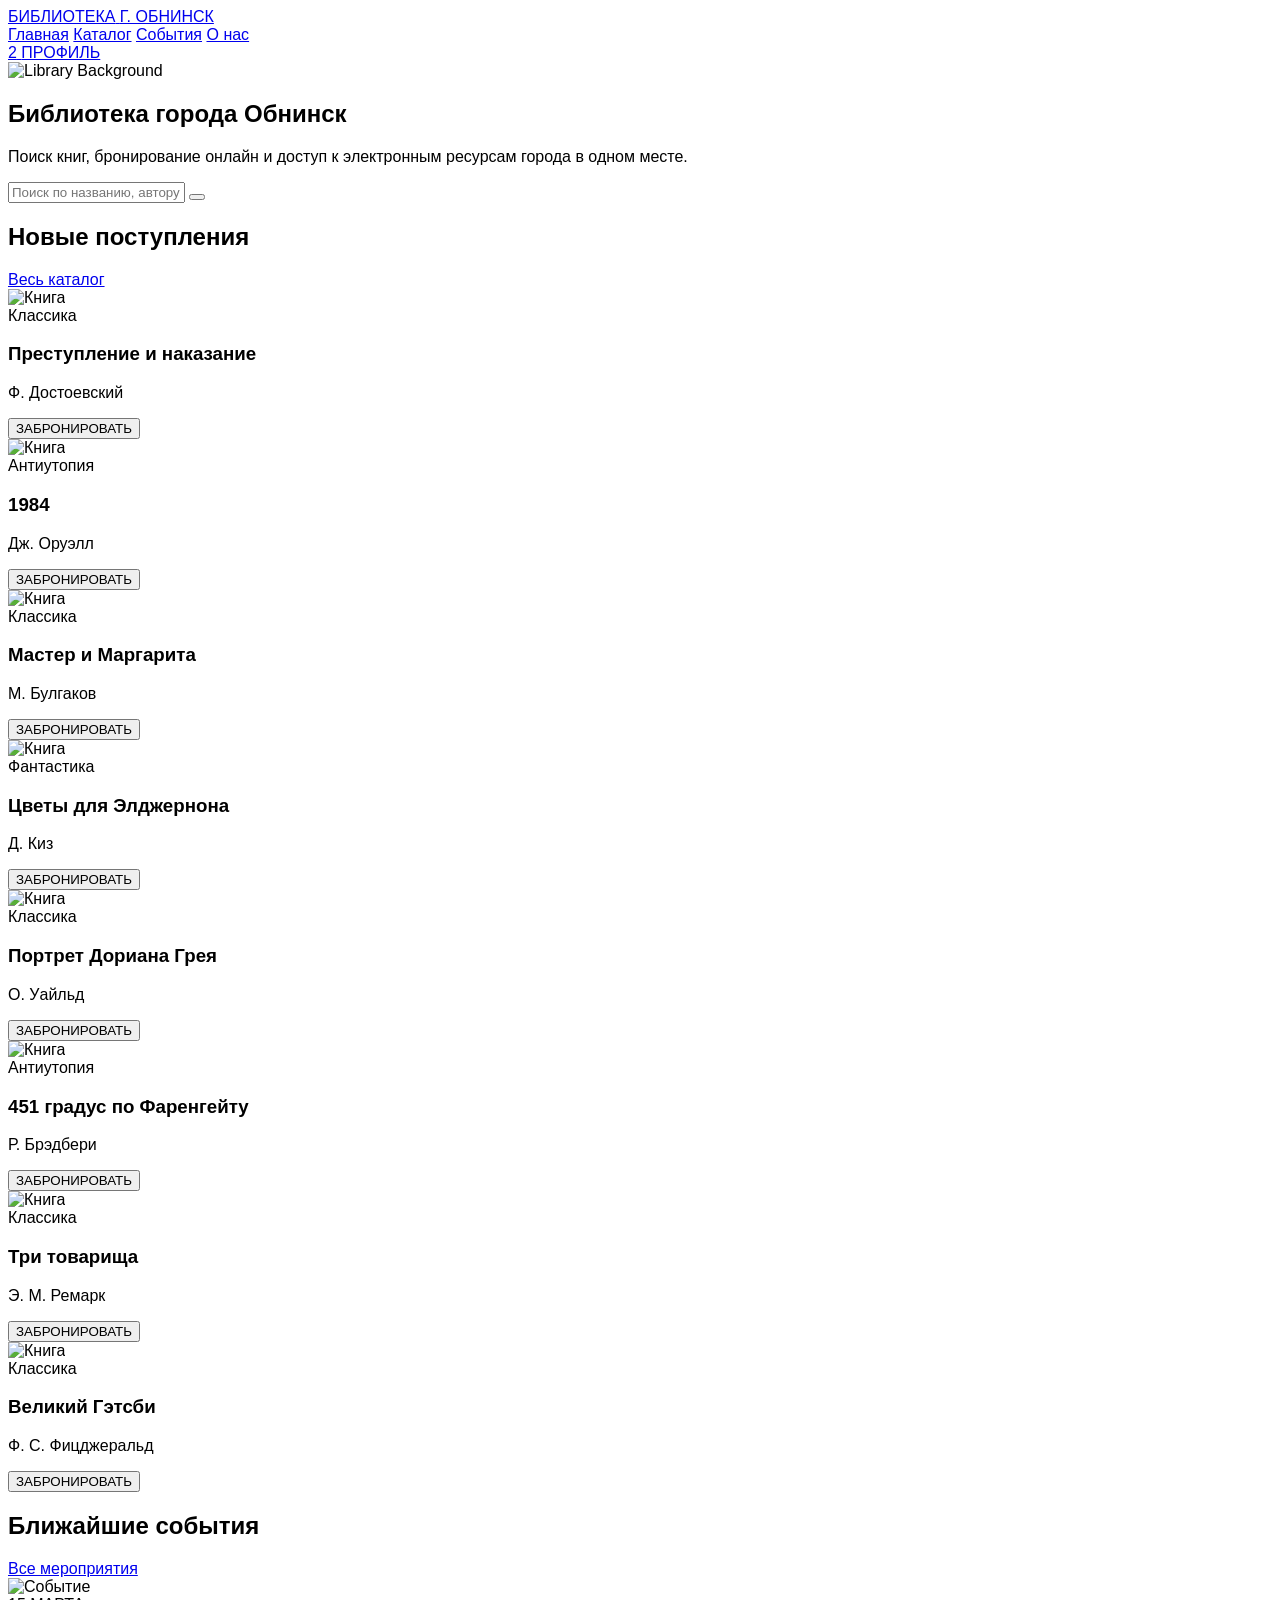
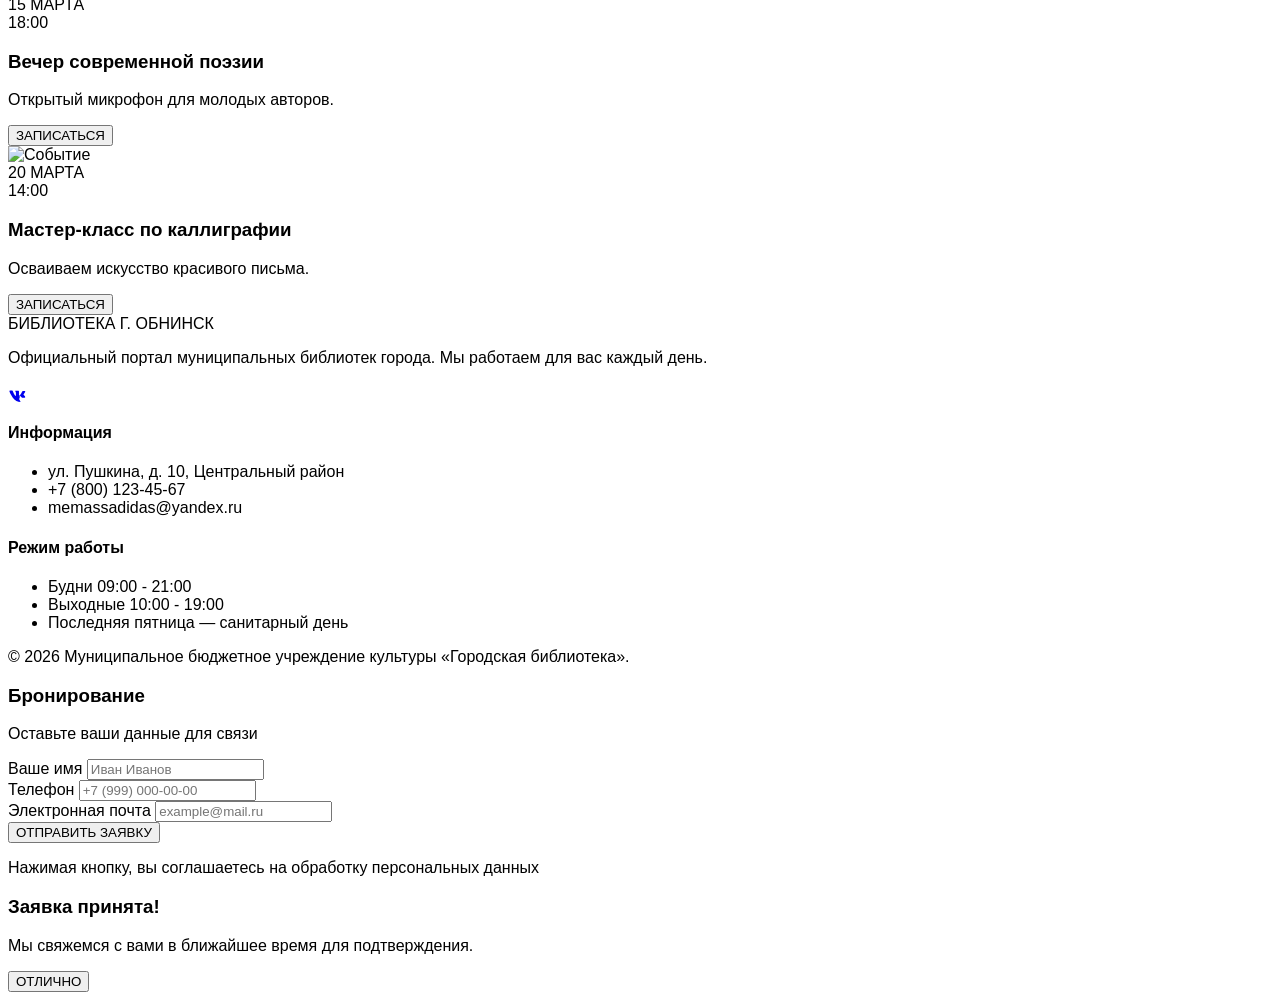
==== commit a8a77c79: "feat: Add shopping cart and user profile links Introduces navigation links for the shopping cart and" ====
--- a/static_version/index.html
+++ b/static_version/index.html
@@ -28,10 +28,14 @@
                 <a href="about.html" class="hover:text-[#1e40af] transition-colors">О нас</a>
             </div>
             <div class="flex items-center gap-4">
-                <button onclick="openAuthModal()" class="flex items-center gap-2 text-[10px] font-bold text-[#1e40af] hover:underline">
-                    <i data-lucide="user" size="16"></i>
+                <a href="cart.html" class="relative p-2 text-gray-600 hover:text-[#1e40af] transition-colors">
+                    <i data-lucide="shopping-cart" size="22"></i>
+                    <span class="absolute top-0 right-0 bg-red-500 text-white text-[10px] font-bold w-4 h-4 rounded-full flex items-center justify-center">2</span>
+                </a>
+                <a href="profile.html" class="flex items-center gap-2 text-[10px] font-bold text-gray-600 hover:text-[#1e40af] transition-colors">
+                    <i data-lucide="user" size="20"></i>
                     <span>ПРОФИЛЬ</span>
-                </button>
+                </a>
             </div>
         </div>
     </nav>
@@ -214,125 +218,167 @@
     </main>
 
     <!-- Футер -->
-    <footer class="bg-white border-t border-gray-100 py-10 px-6">
-        <div class="max-w-full lg:px-12 mx-auto grid grid-cols-1 md:grid-cols-4 gap-10">
+    <footer class="bg-gray-50 border-t border-gray-200 pt-16 pb-8 px-6">
+        <div class="max-w-full lg:px-12 mx-auto grid grid-cols-1 md:grid-cols-4 gap-12 mb-12">
             <div class="col-span-1 md:col-span-2">
-                <div class="flex items-center gap-2 text-[#1e40af] font-bold text-xl mb-4">
-                    <i data-lucide="book"></i>
-                    <span>БИБЛИОТЕКА</span>
-                </div>
-                <p class="text-sm text-gray-500 max-w-sm">Главная городская библиотека — ваш надежный проводник в мире литературы и знаний с 1924 года.</p>
+                <div class="flex items-center gap-3 mb-6">
+                    <i data-lucide="book" class="text-[#1e40af]" size="28"></i>
+                    <span class="text-xl font-bold text-[#1e40af]">БИБЛИОТЕКА Г. ОБНИНСК</span>
+                </div>
+                <p class="text-gray-500 max-w-sm mb-6">Официальный портал муниципальных библиотек города. Мы работаем для вас каждый день.</p>
+                <div class="flex gap-4">
+                    <a href="https://t.me/your_tg" target="_blank" class="text-gray-400 hover:text-[#1e40af] transition-colors" title="Telegram"><i data-lucide="send" size="20"></i></a>
+                    <a href="https://vk.com/your_vk" target="_blank" class="text-gray-400 hover:text-[#1e40af] transition-colors" title="VK">
+                        <svg width="20" height="20" viewBox="0 0 24 24" fill="currentColor" style="display: inline-block; vertical-align: middle;">
+                            <path d="M13.162 18.994c.609 0 .858-.406.858-.915v-2.217c0-.306.075-.456.258-.456.183 0 .483.15.975.645 1.074 1.08 1.488 1.515 2.493 1.515h2.133c.609 0 .916-.305.739-.9-.177-.595-1.162-1.635-1.635-2.133-.473-.498-.375-.675 0-1.275 0 0 1.59-2.235 1.755-3.015.09-.42-.09-.72-.69-.72h-2.133c-.51 0-.744.27-.87.57 0 0-1.08 2.64-2.61 4.35-.495.495-.72.645-.975.645-.128 0-.315-.15-.315-.585V10.134c0-.51-.147-.72-.57-.72h-3.345c-.315 0-.51.234-.51.456 0 .483.72.594.795 1.95v2.955c0 .645-.117.762-.372.762-.675 0-2.325-2.655-3.3-5.685-.195-.57-.39-.801-.9-.801H2.487c-.69 0-.825.324-.825.675 0 .63 1.185 3.735 3.9 7.53 2.58 3.6 6.21 5.535 9.51 5.535l.09-.015z"></path>
+                        </svg>
+                    </a>
+                </div>
             </div>
             <div>
-                <h4 class="font-bold text-gray-900 mb-4 text-xs uppercase tracking-widest">Контакты</h4>
-                <div class="space-y-2 text-sm text-gray-600">
-                    <div class="flex items-center gap-2"><i data-lucide="map-pin" size="14"></i> ул. Пушкина, 10</div>
-                    <div class="flex items-center gap-2"><i data-lucide="phone" size="14"></i> +7 (800) 123-45-67</div>
-                </div>
+                <h4 class="font-bold text-gray-900 mb-6 uppercase text-xs tracking-widest">Информация</h4>
+                <ul class="space-y-4 text-gray-500 text-sm">
+                    <li class="flex items-start gap-3">
+                        <i data-lucide="map-pin" size="18" class="text-[#1e40af] shrink-0"></i>
+                        <span>ул. Пушкина, д. 10, Центральный район</span>
+                    </li>
+                    <li class="flex items-center gap-3">
+                        <i data-lucide="phone" size="18" class="text-[#1e40af] shrink-0"></i>
+                        <span>+7 (800) 123-45-67</span>
+                    </li>
+                    <li class="flex items-center gap-3">
+                        <i data-lucide="mail" size="18" class="text-[#1e40af] shrink-0"></i>
+                        <span>memassadidas@yandex.ru</span>
+                    </li>
+                </ul>
             </div>
             <div>
-                <h4 class="font-bold text-gray-900 mb-4 text-xs uppercase tracking-widest">Режим работы</h4>
-                <div class="text-sm text-gray-600">
-                    Пн-Пт: 09:00 — 20:00<br>
-                    Сб-Вс: 10:00 — 18:00
-                </div>
-            </div>
+                <h4 class="font-bold text-gray-900 mb-6 uppercase text-xs tracking-widest">Режим работы</h4>
+                <ul class="space-y-2 text-gray-500 text-sm">
+                    <li class="flex justify-between">
+                        <span>Будни</span>
+                        <span class="font-medium">09:00 - 21:00</span>
+                    </li>
+                    <li class="flex justify-between">
+                        <span>Выходные</span>
+                        <span class="font-medium">10:00 - 19:00</span>
+                    </li>
+                    <li class="pt-4 flex items-center gap-2 text-[#1e40af] text-xs italic">
+                        <i data-lucide="clock" size="14"></i>
+                        <span>Последняя пятница — санитарный день</span>
+                    </li>
+                </ul>
+            </div>
+        </div>
+        <div class="max-w-full lg:px-12 pt-8 border-t border-gray-200 text-center text-xs text-gray-400">
+            © 2026 Муниципальное бюджетное учреждение культуры «Городская библиотека».
         </div>
     </footer>
 
-    <!-- Модальное окно: Авторизация -->
-    <div id="auth-modal" class="fixed inset-0 z-[100] hidden flex items-center justify-center p-4">
-        <div class="absolute inset-0 bg-black/60 backdrop-blur-sm" onclick="closeAuthModal()"></div>
+    <!-- Модальное окно: Бронирование / Запись -->
+    <div id="booking-modal" class="fixed inset-0 z-[110] hidden flex items-center justify-center p-4">
+        <div class="absolute inset-0 bg-black/60 backdrop-blur-sm" onclick="closeBookingModal()"></div>
         <div class="relative bg-white w-full max-w-md rounded-3xl shadow-2xl overflow-hidden animate-in fade-in zoom-in duration-300">
             <div class="bg-[#1e40af] p-8 text-white text-center">
                 <div class="w-16 h-16 bg-white/20 rounded-full flex items-center justify-center mx-auto mb-4 border-2 border-white/30">
-                    <i data-lucide="lock" size="32"></i>
-                </div>
-                <h3 class="text-2xl font-bold">Авторизация</h3>
-                <p class="text-xs text-blue-100 opacity-80 mt-1">Войдите в личный кабинет библиотеки</p>
-            </div>
-            <div class="p-8 space-y-4">
+                    <i id="modal-icon" data-lucide="book" size="32"></i>
+                </div>
+                <h3 id="modal-title" class="text-2xl font-bold">Бронирование</h3>
+                <p id="modal-subtitle" class="text-xs text-blue-100 opacity-80 mt-1">Оставьте ваши данные для связи</p>
+            </div>
+            <form id="booking-form" class="p-8 space-y-4" onsubmit="handleBookingSubmit(event)">
+                <input type="hidden" id="target-item-name">
+                <div>
+                    <label class="block text-[10px] font-bold text-gray-400 uppercase mb-1">Ваше имя</label>
+                    <input type="text" id="user-name" required placeholder="Иван Иванов" class="w-full px-4 py-3 rounded-xl bg-gray-50 border border-gray-100 outline-none focus:ring-2 ring-blue-500/20 transition-all text-sm">
+                </div>
+                <div>
+                    <label class="block text-[10px] font-bold text-gray-400 uppercase mb-1">Телефон</label>
+                    <input type="tel" id="user-phone" required placeholder="+7 (999) 000-00-00" class="w-full px-4 py-3 rounded-xl bg-gray-50 border border-gray-100 outline-none focus:ring-2 ring-blue-500/20 transition-all text-sm">
+                </div>
                 <div>
                     <label class="block text-[10px] font-bold text-gray-400 uppercase mb-1">Электронная почта</label>
-                    <input type="email" placeholder="example@mail.ru" class="w-full px-4 py-3 rounded-xl bg-gray-50 border border-gray-100 outline-none focus:ring-2 ring-blue-500/20 transition-all text-sm">
-                </div>
-                <div>
-                    <label class="block text-[10px] font-bold text-gray-400 uppercase mb-1">Пароль</label>
-                    <input type="password" placeholder="••••••••" class="w-full px-4 py-3 rounded-xl bg-gray-50 border border-gray-100 outline-none focus:ring-2 ring-blue-500/20 transition-all text-sm">
-                </div>
-                <button onclick="window.location.href='profile.html'" class="w-full py-4 bg-[#1e40af] text-white rounded-xl font-bold text-xs uppercase tracking-widest hover:bg-blue-800 transition-all shadow-lg shadow-blue-100">ВОЙТИ</button>
-                <div class="text-center">
-                    <a href="#" class="text-[10px] font-bold text-gray-400 hover:text-[#1e40af] transition-colors uppercase tracking-widest">Забыли пароль?</a>
-                </div>
-                <div class="pt-4 border-t border-gray-100 text-center">
-                    <p class="text-[10px] text-gray-400 uppercase tracking-widest">Нет аккаунта? <a href="#" class="text-[#1e40af] font-bold hover:underline">Зарегистрироваться</a></p>
-                </div>
-            </div>
+                    <input type="email" id="user-email" required placeholder="example@mail.ru" class="w-full px-4 py-3 rounded-xl bg-gray-50 border border-gray-100 outline-none focus:ring-2 ring-blue-500/20 transition-all text-sm">
+                </div>
+                <button type="submit" class="w-full py-4 bg-[#1e40af] text-white rounded-xl font-bold text-xs uppercase tracking-widest hover:bg-blue-800 transition-all shadow-lg shadow-blue-100">ОТПРАВИТЬ ЗАЯВКУ</button>
+                <p class="text-[9px] text-gray-400 text-center leading-tight">Нажимая кнопку, вы соглашаетесь на обработку персональных данных</p>
+            </form>
         </div>
     </div>
 
-    <!-- Модальное окно: Подтверждение -->
-    <div id="confirm-modal" class="fixed inset-0 z-[110] hidden flex items-center justify-center p-4">
-        <div class="absolute inset-0 bg-black/40 backdrop-blur-[2px]" onclick="closeConfirmModal()"></div>
+    <!-- Модальное окно: Успех -->
+    <div id="success-modal" class="fixed inset-0 z-[120] hidden flex items-center justify-center p-4">
+        <div class="absolute inset-0 bg-black/40 backdrop-blur-[2px]" onclick="closeSuccessModal()"></div>
         <div class="relative bg-white w-full max-w-sm rounded-3xl shadow-2xl p-8 text-center animate-in fade-in zoom-in duration-200">
-            <div class="w-16 h-16 bg-blue-50 text-[#1e40af] rounded-full flex items-center justify-center mx-auto mb-4">
-                <i data-lucide="help-circle" size="32"></i>
-            </div>
-            <h3 id="confirm-text" class="text-lg font-bold text-gray-900 mb-6">Вы уверены?</h3>
-            <div class="flex gap-3">
-                <button onclick="closeConfirmModal()" class="flex-1 py-3 rounded-xl text-[10px] font-bold text-gray-500 bg-gray-100 hover:bg-gray-200 transition-all uppercase tracking-widest">ОТМЕНА</button>
-                <button id="confirm-btn" class="flex-1 py-3 rounded-xl text-[10px] font-bold text-white bg-[#1e40af] hover:bg-blue-800 transition-all uppercase tracking-widest shadow-lg shadow-blue-100">ПОДТВЕРДИТЬ</button>
-            </div>
+            <div class="w-16 h-16 bg-green-50 text-green-600 rounded-full flex items-center justify-center mx-auto mb-4">
+                <i data-lucide="check-circle" size="32"></i>
+            </div>
+            <h3 class="text-xl font-bold text-gray-900 mb-2">Заявка принята!</h3>
+            <p class="text-sm text-gray-500 mb-6">Мы свяжемся с вами в ближайшее время для подтверждения.</p>
+            <button onclick="closeSuccessModal()" class="w-full py-3 rounded-xl text-[10px] font-bold text-white bg-green-600 hover:bg-green-700 transition-all uppercase tracking-widest shadow-lg shadow-green-100">ОТЛИЧНО</button>
         </div>
     </div>
 
     <script>
         lucide.createIcons();
         
-        function openAuthModal() {
-            document.getElementById('auth-modal').classList.remove('hidden');
-        }
-
-        function closeAuthModal() {
-            document.getElementById('auth-modal').classList.add('hidden');
-        }
-
-        let currentConfirmCallback = null;
-
-        function confirmAction(text, callback) {
-            document.getElementById('confirm-text').innerText = text;
-            document.getElementById('confirm-modal').classList.remove('hidden');
-            currentConfirmCallback = callback;
-            
-            document.getElementById('confirm-btn').onclick = () => {
-                if (currentConfirmCallback) currentConfirmCallback();
-                closeConfirmModal();
-            };
-        }
-
-        function closeConfirmModal() {
-            document.getElementById('confirm-modal').classList.add('hidden');
-            currentConfirmCallback = null;
+        let currentTargetBtn = null;
+
+        function openBookingModal(title, subtitle, icon, itemName, btn) {
+            document.getElementById('modal-title').innerText = title;
+            document.getElementById('modal-subtitle').innerText = subtitle;
+            document.getElementById('target-item-name').value = itemName;
+            currentTargetBtn = btn;
+            
+            const iconEl = document.getElementById('modal-icon');
+            iconEl.setAttribute('data-lucide', icon);
+            lucide.createIcons();
+            
+            document.getElementById('booking-modal').classList.remove('hidden');
+        }
+
+        function closeBookingModal() {
+            document.getElementById('booking-modal').classList.add('hidden');
+        }
+
+        function handleBookingSubmit(e) {
+            e.preventDefault();
+            const itemName = document.getElementById('target-item-name').value;
+            const name = document.getElementById('user-name').value;
+            
+            console.log(`Заявка от ${name} на ${itemName}`);
+            
+            closeBookingModal();
+            document.getElementById('success-modal').classList.remove('hidden');
+            
+            if (currentTargetBtn) {
+                if (currentTargetBtn.innerText.includes('ЗАБРОНИРОВАТЬ')) {
+                    currentTargetBtn.innerText = 'ЗАЯВКА ОТПРАВЛЕНА';
+                    currentTargetBtn.classList.remove('bg-[#1e40af]', 'hover:bg-blue-800');
+                    currentTargetBtn.classList.add('bg-gray-100', 'text-gray-400', 'border-gray-200', 'cursor-not-allowed');
+                } else {
+                    currentTargetBtn.innerText = 'ЗАЯВКА ОТПРАВЛЕНА';
+                    currentTargetBtn.classList.remove('text-[#1e40af]', 'hover:bg-[#1e40af]', 'hover:text-white');
+                    currentTargetBtn.classList.add('bg-green-600', 'border-green-600', 'text-white');
+                }
+                currentTargetBtn.disabled = true;
+            }
+            
+            document.getElementById('booking-form').reset();
+        }
+
+        function closeSuccessModal() {
+            document.getElementById('success-modal').classList.add('hidden');
         }
 
         function bookItem(btn) {
             const bookTitle = btn.closest('.p-4').querySelector('h3').innerText;
-            confirmAction(`Забронировать книгу "${bookTitle}"?`, () => {
-                btn.innerText = 'В КОРЗИНЕ';
-                btn.classList.remove('bg-[#1e40af]', 'hover:bg-blue-800');
-                btn.classList.add('bg-gray-100', 'text-gray-400', 'border-gray-200', 'cursor-not-allowed');
-                btn.disabled = true;
-            });
+            openBookingModal('Бронирование книги', `Бронирование: ${bookTitle}`, 'book', bookTitle, btn);
         }
 
         function registerEvent(btn) {
             const eventTitle = btn.closest('.p-6').querySelector('h3').innerText;
-            confirmAction(`Записаться на мероприятие "${eventTitle}"?`, () => {
-                btn.innerText = 'ВЫ ЗАПИСАНЫ';
-                btn.classList.remove('text-[#1e40af]', 'hover:bg-[#1e40af]', 'hover:text-white');
-                btn.classList.add('bg-green-600', 'border-green-600', 'text-white');
-                btn.disabled = true;
-            });
+            openBookingModal('Запись на событие', `Событие: ${eventTitle}`, 'calendar', eventTitle, btn);
         }
     </script>
 </body>
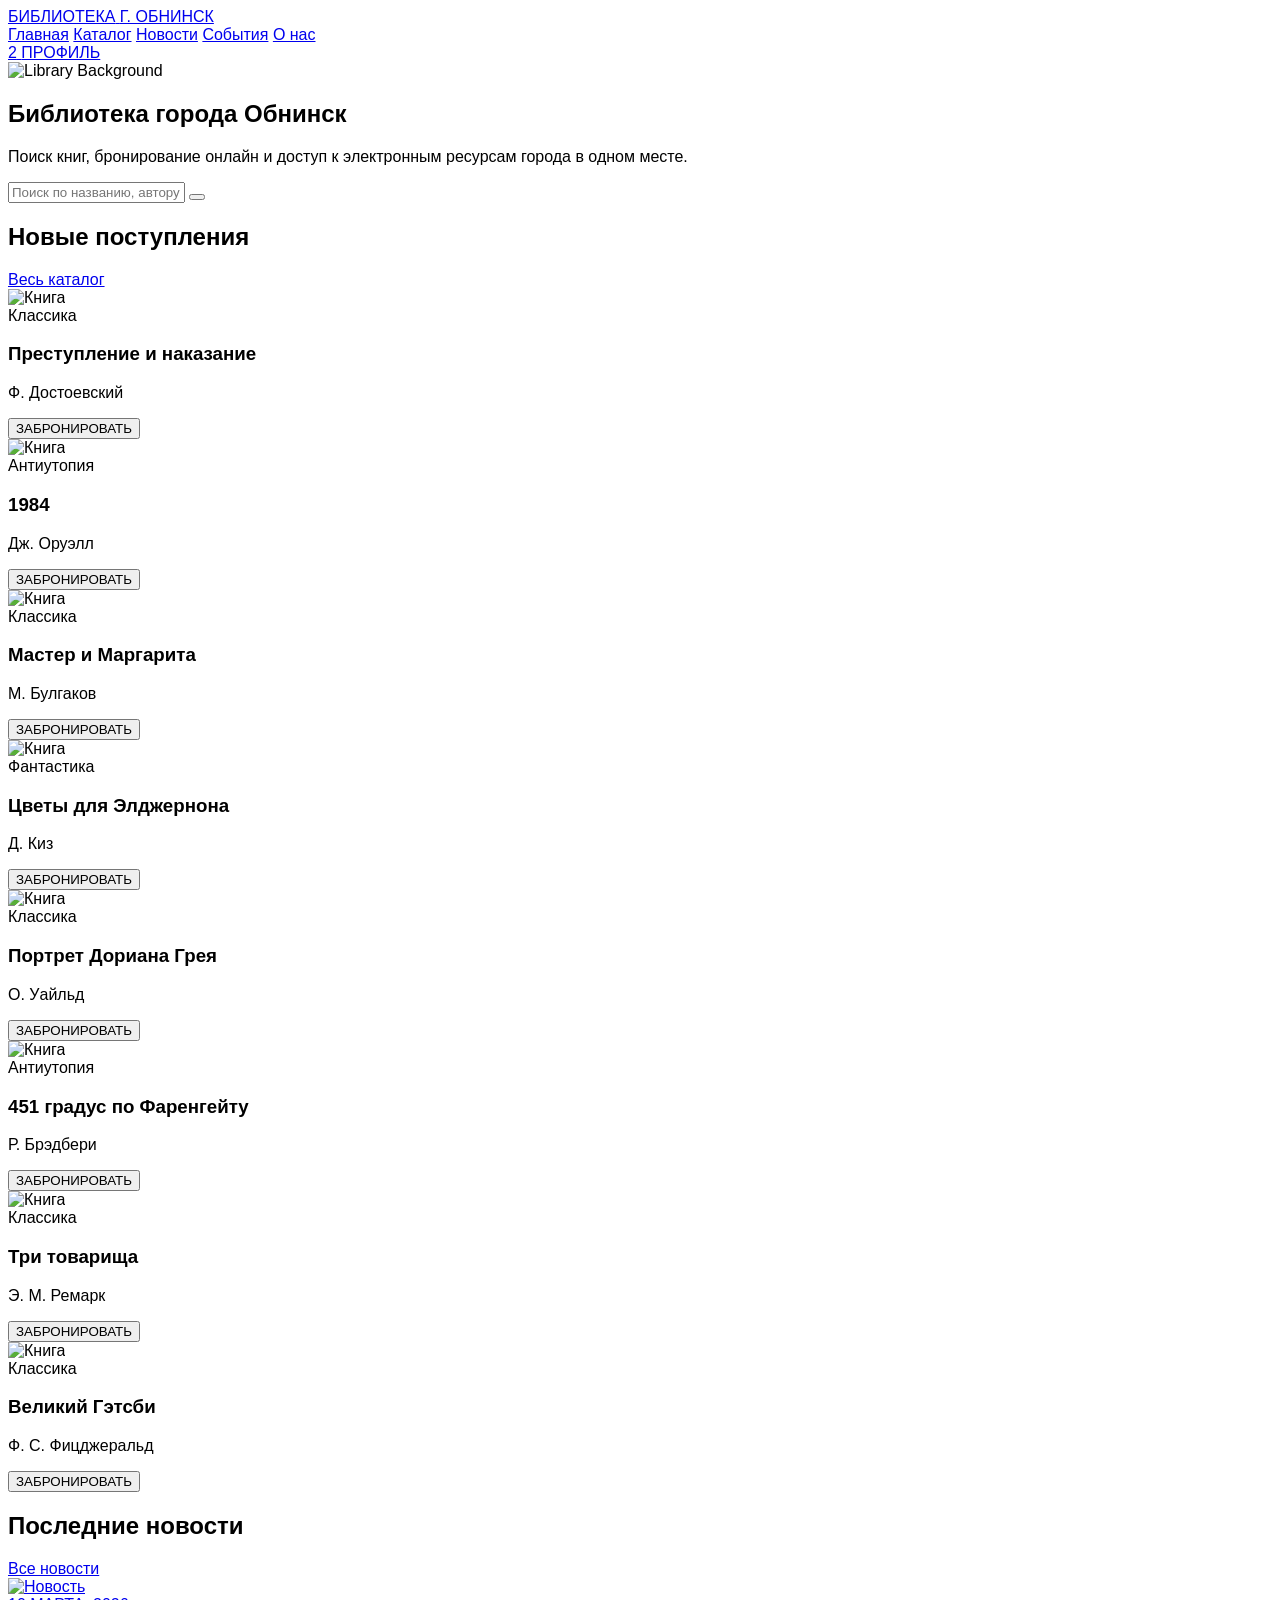
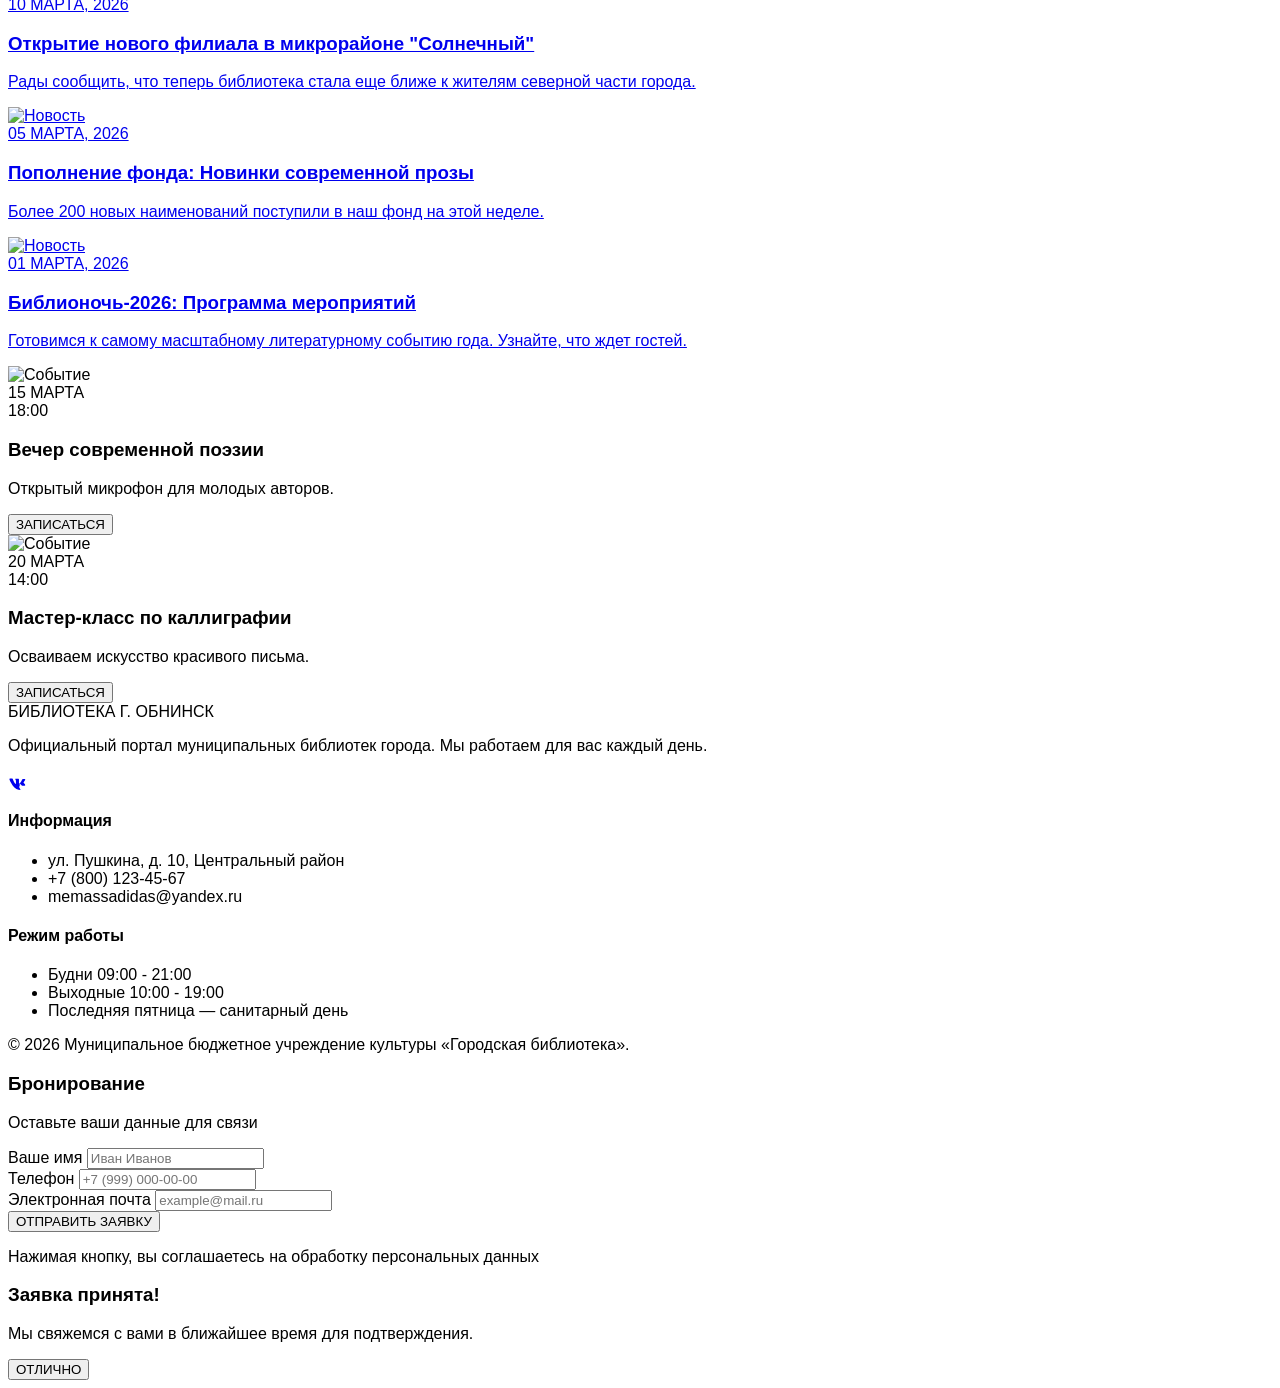
==== commit 2906f805: "feat: Add news section and page Introduces a new "News" section to the website. This includes: - A n" ====
--- a/static_version/index.html
+++ b/static_version/index.html
@@ -24,6 +24,7 @@
             <div class="hidden md:flex gap-8 text-[10px] font-bold text-gray-600 uppercase tracking-widest">
                 <a href="index.html" class="text-[#1e40af]">Главная</a>
                 <a href="catalog.html" class="hover:text-[#1e40af] transition-colors">Каталог</a>
+                <a href="news.html" class="hover:text-[#1e40af] transition-colors">Новости</a>
                 <a href="events.html" class="hover:text-[#1e40af] transition-colors">События</a>
                 <a href="about.html" class="hover:text-[#1e40af] transition-colors">О нас</a>
             </div>
@@ -162,16 +163,55 @@
             </div>
         </section>
 
-        <!-- События -->
+        <!-- Новости -->
         <section class="bg-gray-50 py-10 px-4 border-y border-gray-200">
             <div class="max-w-full lg:px-12 mx-auto">
                 <div class="flex items-center justify-between mb-6">
-                    <h2 class="text-xl font-bold text-gray-900 uppercase tracking-tight">Ближайшие события</h2>
-                    <a href="events.html" class="text-[#1e40af] text-xs font-bold flex items-center gap-1 hover:underline">
-                        Все мероприятия <i data-lucide="chevron-right" size="14"></i>
+                    <h2 class="text-xl font-bold text-gray-900 uppercase tracking-tight">Последние новости</h2>
+                    <a href="news.html" class="text-[#1e40af] text-xs font-bold flex items-center gap-1 hover:underline">
+                        Все новости <i data-lucide="chevron-right" size="14"></i>
                     </a>
                 </div>
-                <div class="grid md:grid-cols-2 gap-8">
+                <div class="grid grid-cols-1 sm:grid-cols-2 lg:grid-cols-3 gap-6">
+                    <!-- Новость 1 -->
+                    <a href="news.html" class="bg-white border border-gray-100 rounded-2xl overflow-hidden flex flex-col hover:shadow-lg transition-all group">
+                        <div class="aspect-video overflow-hidden">
+                            <img src="https://picsum.photos/seed/library-new/800/500" alt="Новость" class="w-full h-full object-cover transition-transform duration-500 group-hover:scale-105">
+                        </div>
+                        <div class="p-5">
+                            <span class="text-[10px] font-bold text-gray-400 uppercase mb-2 block tracking-widest">10 МАРТА, 2026</span>
+                            <h3 class="text-sm font-bold text-gray-900 mb-2 line-clamp-2 group-hover:text-[#1e40af] transition-colors leading-tight">Открытие нового филиала в микрорайоне "Солнечный"</h3>
+                            <p class="text-xs text-gray-500 line-clamp-2 leading-relaxed">Рады сообщить, что теперь библиотека стала еще ближе к жителям северной части города.</p>
+                        </div>
+                    </a>
+                    <!-- Новость 2 -->
+                    <a href="news.html" class="bg-white border border-gray-100 rounded-2xl overflow-hidden flex flex-col hover:shadow-lg transition-all group">
+                        <div class="aspect-video overflow-hidden">
+                            <img src="https://picsum.photos/seed/books-new/800/500" alt="Новость" class="w-full h-full object-cover transition-transform duration-500 group-hover:scale-105">
+                        </div>
+                        <div class="p-5">
+                            <span class="text-[10px] font-bold text-gray-400 uppercase mb-2 block tracking-widest">05 МАРТА, 2026</span>
+                            <h3 class="text-sm font-bold text-gray-900 mb-2 line-clamp-2 group-hover:text-[#1e40af] transition-colors leading-tight">Пополнение фонда: Новинки современной прозы</h3>
+                            <p class="text-xs text-gray-500 line-clamp-2 leading-relaxed">Более 200 новых наименований поступили в наш фонд на этой неделе.</p>
+                        </div>
+                    </a>
+                    <!-- Новость 3 -->
+                    <a href="news.html" class="bg-white border border-gray-100 rounded-2xl overflow-hidden flex flex-col hover:shadow-lg transition-all group">
+                        <div class="aspect-video overflow-hidden">
+                            <img src="https://picsum.photos/seed/biblionight/800/500" alt="Новость" class="w-full h-full object-cover transition-transform duration-500 group-hover:scale-105">
+                        </div>
+                        <div class="p-5">
+                            <span class="text-[10px] font-bold text-gray-400 uppercase mb-2 block tracking-widest">01 МАРТА, 2026</span>
+                            <h3 class="text-sm font-bold text-gray-900 mb-2 line-clamp-2 group-hover:text-[#1e40af] transition-colors leading-tight">Библионочь-2026: Программа мероприятий</h3>
+                            <p class="text-xs text-gray-500 line-clamp-2 leading-relaxed">Готовимся к самому масштабному литературному событию года. Узнайте, что ждет гостей.</p>
+                        </div>
+                    </a>
+                </div>
+            </div>
+        </section>
+
+        <!-- События -->
+        <section class="py-10 px-4 max-w-full lg:px-12 mx-auto">
                     <div class="bg-white border border-gray-100 rounded-3xl overflow-hidden flex flex-col md:flex-row gap-0 md:gap-6 shadow-lg hover:shadow-xl transition-all duration-300 group">
                         <div class="w-full md:w-56 h-48 md:h-auto shrink-0 overflow-hidden">
                             <img src="https://picsum.photos/seed/poetry/600/400" alt="Событие" class="w-full h-full object-cover transition-transform duration-500 group-hover:scale-110">
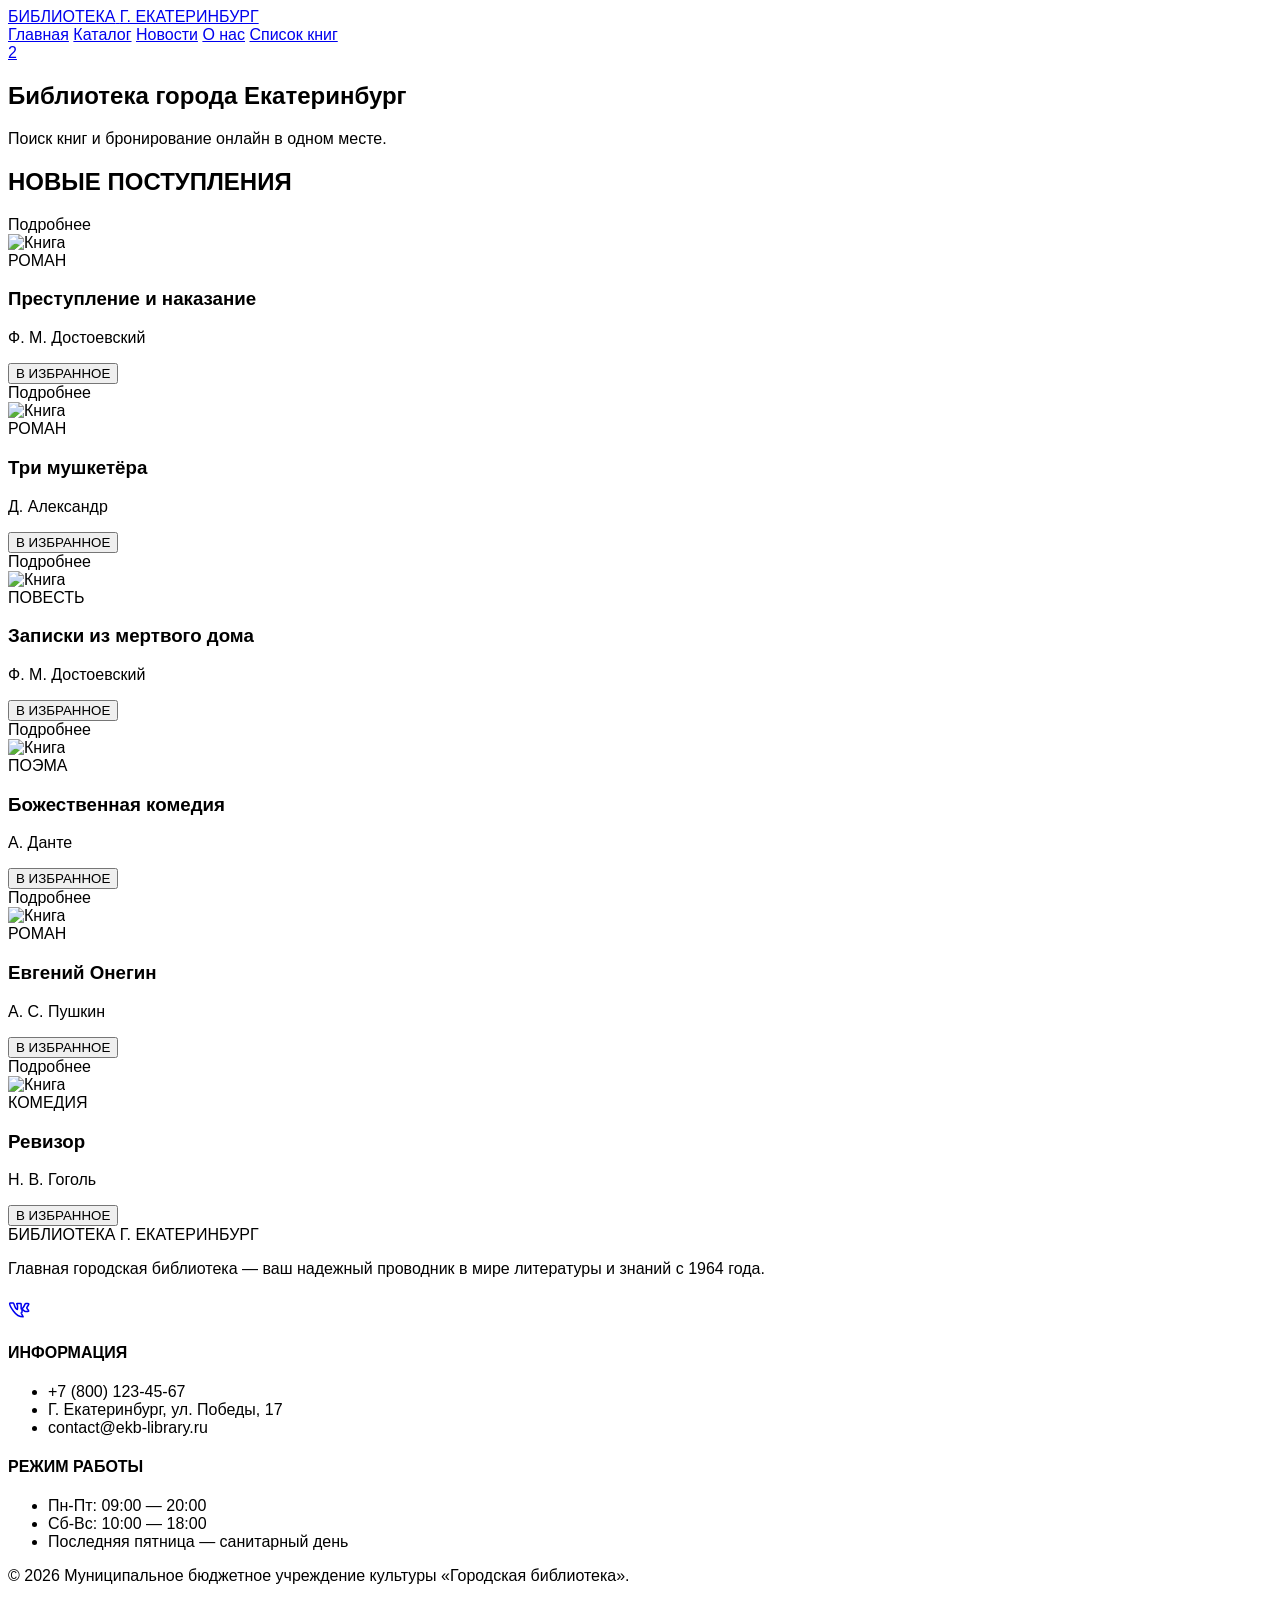
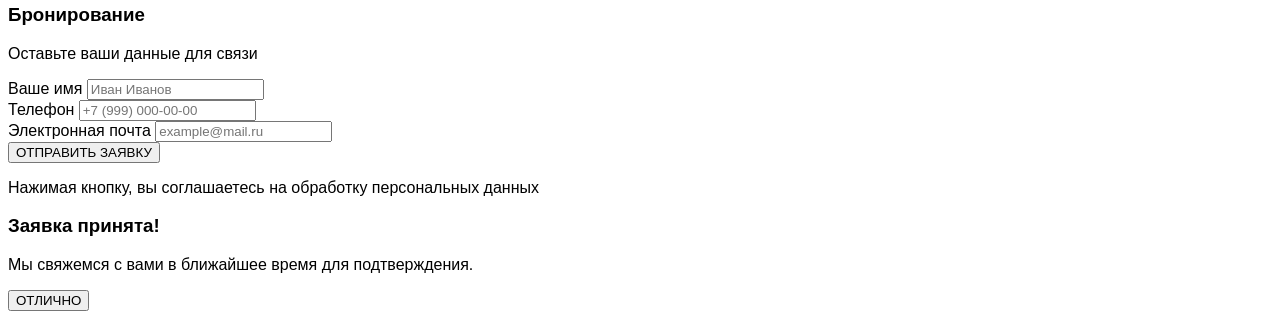
==== commit 347d75d4: "feat: Update branding and navigation consistency Refactors UI elements to use a consistent dark blue" ====
--- a/static_version/index.html
+++ b/static_version/index.html
@@ -14,28 +14,27 @@
     <!-- Навигация -->
     <nav class="border-b border-gray-100 py-4 px-6 bg-white sticky top-0 z-50">
         <div class="max-w-full lg:px-12 mx-auto flex justify-between items-center">
-            <a href="index.html" class="flex items-center gap-2 text-[#1e40af] font-bold text-xl">
-                <i data-lucide="book"></i>
+            <a href="index.html" class="flex items-center gap-3">
+                <i data-lucide="book" class="text-[#1c3a93]" style="width: 32px; height: 32px;"></i>
                 <div class="flex flex-col">
-                    <span class="text-lg font-bold leading-none">БИБЛИОТЕКА</span>
-                    <span class="text-[10px] font-medium leading-none text-gray-500 uppercase tracking-tighter">Г. ОБНИНСК</span>
+                    <span class="text-xl font-bold leading-none text-[#1c3a93]">БИБЛИОТЕКА</span>
+                    <span class="text-xs font-medium leading-none text-[#1c3a93] uppercase tracking-wider">Г. ЕКАТЕРИНБУРГ</span>
                 </div>
             </a>
-            <div class="hidden md:flex gap-8 text-[10px] font-bold text-gray-600 uppercase tracking-widest">
-                <a href="index.html" class="text-[#1e40af]">Главная</a>
-                <a href="catalog.html" class="hover:text-[#1e40af] transition-colors">Каталог</a>
-                <a href="news.html" class="hover:text-[#1e40af] transition-colors">Новости</a>
-                <a href="events.html" class="hover:text-[#1e40af] transition-colors">События</a>
-                <a href="about.html" class="hover:text-[#1e40af] transition-colors">О нас</a>
-            </div>
-            <div class="flex items-center gap-4">
-                <a href="cart.html" class="relative p-2 text-gray-600 hover:text-[#1e40af] transition-colors">
-                    <i data-lucide="shopping-cart" size="22"></i>
-                    <span class="absolute top-0 right-0 bg-red-500 text-white text-[10px] font-bold w-4 h-4 rounded-full flex items-center justify-center">2</span>
+            <div class="hidden md:flex gap-8 text-[13px] font-bold text-gray-500 uppercase tracking-wide">
+                <a href="index.html" class="text-[#1c3a93]">Главная</a>
+                <a href="catalog.html" class="hover:text-[#1c3a93] transition-colors">Каталог</a>
+                <a href="news.html" class="hover:text-[#1c3a93] transition-colors">Новости</a>
+                <a href="about.html" class="hover:text-[#1c3a93] transition-colors">О нас</a>
+                <a href="cart.html" class="hover:text-[#1c3a93] transition-colors">Список книг</a>
+            </div>
+            <div class="flex items-center gap-6 text-gray-500">
+                <a href="cart.html" class="relative hover:text-[#1c3a93] transition-colors">
+                    <i data-lucide="star" style="width: 28px; height: 28px; stroke-width: 1.5;"></i>
+                    <span class="absolute -top-1 -right-1 bg-[#1c3a93] text-white text-[10px] font-bold w-4 h-4 rounded-full flex items-center justify-center">2</span>
                 </a>
-                <a href="profile.html" class="flex items-center gap-2 text-[10px] font-bold text-gray-600 hover:text-[#1e40af] transition-colors">
-                    <i data-lucide="user" size="20"></i>
-                    <span>ПРОФИЛЬ</span>
+                <a href="profile.html" class="hover:text-[#1c3a93] transition-colors">
+                    <i data-lucide="user" style="width: 28px; height: 28px; stroke-width: 1.5;"></i>
                 </a>
             </div>
         </div>
@@ -43,274 +42,152 @@
 
     <main class="flex-grow">
         <!-- Hero -->
-        <section class="relative h-[500px] flex items-center justify-center overflow-hidden">
-            <!-- Фоновое изображение -->
-            <div class="absolute inset-0 z-0">
-                <img src="https://images.unsplash.com/photo-1507842217343-583bb7270b66?auto=format&fit=crop&q=80&w=2000" alt="Library Background" class="w-full h-full object-cover">
-                <div class="absolute inset-0 bg-black/60 backdrop-blur-[2px]"></div>
-            </div>
-
-            <div class="relative z-10 max-w-4xl mx-auto text-center text-white px-4">
-                <h1 class="text-4xl md:text-6xl font-bold mb-6 leading-tight">Библиотека города Обнинск</h1>
-                <p class="text-lg md:text-xl text-blue-50 mb-10 max-w-2xl mx-auto opacity-90">Поиск книг, бронирование онлайн и доступ к электронным ресурсам города в одном месте.</p>
-                <div class="relative max-w-2xl mx-auto">
-                    <input type="text" placeholder="Поиск по названию, автору или жанру..." class="w-full px-8 py-5 rounded-2xl bg-white text-gray-900 border-none outline-none text-lg shadow-2xl focus:ring-4 ring-blue-500/20 transition-all">
-                    <button class="absolute right-2.5 top-2.5 bottom-2.5 w-14 bg-[#1e40af] text-white rounded-xl hover:bg-blue-800 transition-all flex items-center justify-center shadow-lg">
-                        <i data-lucide="search" size="24"></i>
-                    </button>
-                </div>
+        <section class="bg-[#1c3a93] py-14 flex items-center justify-center">
+            <div class="relative z-10 w-full mx-auto text-center text-white px-4">
+                <h1 class="text-[44px] md:text-[54px] font-bold mb-3 tracking-tight">Библиотека города Екатеринбург</h1>
+                <p class="text-[18px] md:text-[20px] font-light max-w-2xl mx-auto">Поиск книг и бронирование онлайн в одном месте.</p>
             </div>
         </section>
 
         <!-- Книги -->
-        <section class="py-10 px-4 max-w-full lg:px-12 mx-auto">
-            <div class="flex items-center justify-between mb-6">
-                <h2 class="text-xl font-bold text-gray-900 uppercase tracking-tight">Новые поступления</h2>
-                <a href="catalog.html" class="text-[#1e40af] text-xs font-bold flex items-center gap-1 hover:underline">
-                    Весь каталог <i data-lucide="chevron-right" size="14"></i>
-                </a>
-            </div>
-            <div class="grid grid-cols-2 sm:grid-cols-3 md:grid-cols-4 lg:grid-cols-6 xl:grid-cols-8 gap-4">
+        <section class="pt-10 pb-20 px-4 sm:px-6 lg:px-12 max-w-full lg:max-w-[1600px] mx-auto">
+            <div class="mb-6">
+                <h2 class="text-[26px] font-bold text-black uppercase tracking-tight">НОВЫЕ ПОСТУПЛЕНИЯ</h2>
+            </div>
+            
+            <div class="grid grid-cols-2 md:grid-cols-3 lg:grid-cols-6 gap-6">
                 <!-- Карточки книг -->
-                <div class="bg-white border border-gray-200 rounded-2xl overflow-hidden flex flex-col h-full hover:shadow-xl transition-all duration-300 group relative">
-                    <div class="aspect-[3/4] relative overflow-hidden bg-gray-100 m-3 rounded-xl">
-                        <img src="https://picsum.photos/seed/dostoevsky/300/450" alt="Книга" class="w-full h-full object-cover transition-transform duration-500 group-hover:scale-110">
-                    </div>
-                    <div class="p-4 flex flex-col flex-grow">
-                        <span class="text-[9px] font-bold text-[#1e40af] uppercase mb-1 tracking-widest">Классика</span>
-                        <h3 class="text-xs font-bold text-gray-900 mb-1 line-clamp-2 leading-tight">Преступление и наказание</h3>
-                        <p class="text-[10px] text-gray-500 mb-4">Ф. Достоевский</p>
-                        <button onclick="bookItem(this)" class="mt-auto w-full py-2.5 rounded-xl text-[10px] font-bold transition-all border-2 bg-[#1e40af] border-[#1e40af] text-white hover:bg-blue-800 shadow-lg shadow-blue-100">ЗАБРОНИРОВАТЬ</button>
-                    </div>
-                </div>
-                <div class="bg-white border border-gray-200 rounded-2xl overflow-hidden flex flex-col h-full hover:shadow-xl transition-all duration-300 group relative">
-                    <div class="aspect-[3/4] relative overflow-hidden bg-gray-100 m-3 rounded-xl">
-                        <img src="https://picsum.photos/seed/1984/300/450" alt="Книга" class="w-full h-full object-cover transition-transform duration-500 group-hover:scale-110">
-                    </div>
-                    <div class="p-4 flex flex-col flex-grow">
-                        <span class="text-[9px] font-bold text-[#1e40af] uppercase mb-1 tracking-widest">Антиутопия</span>
-                        <h3 class="text-xs font-bold text-gray-900 mb-1 line-clamp-2 leading-tight">1984</h3>
-                        <p class="text-[10px] text-gray-500 mb-4">Дж. Оруэлл</p>
-                        <button onclick="bookItem(this)" class="mt-auto w-full py-2.5 rounded-xl text-[10px] font-bold transition-all border-2 bg-[#1e40af] border-[#1e40af] text-white hover:bg-blue-800 shadow-lg shadow-blue-100">ЗАБРОНИРОВАТЬ</button>
-                    </div>
-                </div>
-                <div class="bg-white border border-gray-200 rounded-2xl overflow-hidden flex flex-col h-full hover:shadow-xl transition-all duration-300 group relative">
-                    <div class="aspect-[3/4] relative overflow-hidden bg-gray-100 m-3 rounded-xl">
-                        <img src="https://picsum.photos/seed/bulgakov/300/450" alt="Книга" class="w-full h-full object-cover transition-transform duration-500 group-hover:scale-110">
-                    </div>
-                    <div class="p-4 flex flex-col flex-grow">
-                        <span class="text-[9px] font-bold text-[#1e40af] uppercase mb-1 tracking-widest">Классика</span>
-                        <h3 class="text-xs font-bold text-gray-900 mb-1 line-clamp-2 leading-tight">Мастер и Маргарита</h3>
-                        <p class="text-[10px] text-gray-500 mb-4">М. Булгаков</p>
-                        <button onclick="bookItem(this)" class="mt-auto w-full py-2.5 rounded-xl text-[10px] font-bold transition-all border-2 bg-[#1e40af] border-[#1e40af] text-white hover:bg-blue-800 shadow-lg shadow-blue-100">ЗАБРОНИРОВАТЬ</button>
-                    </div>
-                </div>
-                <div class="bg-white border border-gray-200 rounded-2xl overflow-hidden flex flex-col h-full hover:shadow-xl transition-all duration-300 group relative">
-                    <div class="aspect-[3/4] relative overflow-hidden bg-gray-100 m-3 rounded-xl">
-                        <img src="https://picsum.photos/seed/algernon/300/450" alt="Книга" class="w-full h-full object-cover transition-transform duration-500 group-hover:scale-110">
-                    </div>
-                    <div class="p-4 flex flex-col flex-grow">
-                        <span class="text-[9px] font-bold text-[#1e40af] uppercase mb-1 tracking-widest">Фантастика</span>
-                        <h3 class="text-xs font-bold text-gray-900 mb-1 line-clamp-2 leading-tight">Цветы для Элджернона</h3>
-                        <p class="text-[10px] text-gray-500 mb-4">Д. Киз</p>
-                        <button onclick="bookItem(this)" class="mt-auto w-full py-2.5 rounded-xl text-[10px] font-bold transition-all border-2 bg-[#1e40af] border-[#1e40af] text-white hover:bg-blue-800 shadow-lg shadow-blue-100">ЗАБРОНИРОВАТЬ</button>
-                    </div>
-                </div>
-                <div class="bg-white border border-gray-200 rounded-2xl overflow-hidden flex flex-col h-full hover:shadow-xl transition-all duration-300 group relative">
-                    <div class="aspect-[3/4] relative overflow-hidden bg-gray-100 m-3 rounded-xl">
-                        <img src="https://picsum.photos/seed/dorian/300/450" alt="Книга" class="w-full h-full object-cover transition-transform duration-500 group-hover:scale-110">
-                    </div>
-                    <div class="p-4 flex flex-col flex-grow">
-                        <span class="text-[9px] font-bold text-[#1e40af] uppercase mb-1 tracking-widest">Классика</span>
-                        <h3 class="text-xs font-bold text-gray-900 mb-1 line-clamp-2 leading-tight">Портрет Дориана Грея</h3>
-                        <p class="text-[10px] text-gray-500 mb-4">О. Уайльд</p>
-                        <button onclick="bookItem(this)" class="mt-auto w-full py-2.5 rounded-xl text-[10px] font-bold transition-all border-2 bg-[#1e40af] border-[#1e40af] text-white hover:bg-blue-800 shadow-lg shadow-blue-100">ЗАБРОНИРОВАТЬ</button>
-                    </div>
-                </div>
-                <div class="bg-white border border-gray-200 rounded-2xl overflow-hidden flex flex-col h-full hover:shadow-xl transition-all duration-300 group relative">
-                    <div class="aspect-[3/4] relative overflow-hidden bg-gray-100 m-3 rounded-xl">
-                        <img src="https://picsum.photos/seed/fahrenheit/300/450" alt="Книга" class="w-full h-full object-cover transition-transform duration-500 group-hover:scale-110">
-                    </div>
-                    <div class="p-4 flex flex-col flex-grow">
-                        <span class="text-[9px] font-bold text-[#1e40af] uppercase mb-1 tracking-widest">Антиутопия</span>
-                        <h3 class="text-xs font-bold text-gray-900 mb-1 line-clamp-2 leading-tight">451 градус по Фаренгейту</h3>
-                        <p class="text-[10px] text-gray-500 mb-4">Р. Брэдбери</p>
-                        <button onclick="bookItem(this)" class="mt-auto w-full py-2.5 rounded-xl text-[10px] font-bold transition-all border-2 bg-[#1e40af] border-[#1e40af] text-white hover:bg-blue-800 shadow-lg shadow-blue-100">ЗАБРОНИРОВАТЬ</button>
-                    </div>
-                </div>
-                <div class="bg-white border border-gray-200 rounded-2xl overflow-hidden flex flex-col h-full hover:shadow-xl transition-all duration-300 group relative">
-                    <div class="aspect-[3/4] relative overflow-hidden bg-gray-100 m-3 rounded-xl">
-                        <img src="https://picsum.photos/seed/remarque/300/450" alt="Книга" class="w-full h-full object-cover transition-transform duration-500 group-hover:scale-110">
-                    </div>
-                    <div class="p-4 flex flex-col flex-grow">
-                        <span class="text-[9px] font-bold text-[#1e40af] uppercase mb-1 tracking-widest">Классика</span>
-                        <h3 class="text-xs font-bold text-gray-900 mb-1 line-clamp-2 leading-tight">Три товарища</h3>
-                        <p class="text-[10px] text-gray-500 mb-4">Э. М. Ремарк</p>
-                        <button onclick="bookItem(this)" class="mt-auto w-full py-2.5 rounded-xl text-[10px] font-bold transition-all border-2 bg-[#1e40af] border-[#1e40af] text-white hover:bg-blue-800 shadow-lg shadow-blue-100">ЗАБРОНИРОВАТЬ</button>
-                    </div>
-                </div>
-                <div class="bg-white border border-gray-200 rounded-2xl overflow-hidden flex flex-col h-full hover:shadow-xl transition-all duration-300 group relative">
-                    <div class="aspect-[3/4] relative overflow-hidden bg-gray-100 m-3 rounded-xl">
-                        <img src="https://picsum.photos/seed/gatsby/300/450" alt="Книга" class="w-full h-full object-cover transition-transform duration-500 group-hover:scale-110">
-                    </div>
-                    <div class="p-4 flex flex-col flex-grow">
-                        <span class="text-[9px] font-bold text-[#1e40af] uppercase mb-1 tracking-widest">Классика</span>
-                        <h3 class="text-xs font-bold text-gray-900 mb-1 line-clamp-2 leading-tight">Великий Гэтсби</h3>
-                        <p class="text-[10px] text-gray-500 mb-4">Ф. С. Фицджеральд</p>
-                        <button onclick="bookItem(this)" class="mt-auto w-full py-2.5 rounded-xl text-[10px] font-bold transition-all border-2 bg-[#1e40af] border-[#1e40af] text-white hover:bg-blue-800 shadow-lg shadow-blue-100">ЗАБРОНИРОВАТЬ</button>
-                    </div>
-                </div>
-            </div>
-        </section>
-
-        <!-- Новости -->
-        <section class="bg-gray-50 py-10 px-4 border-y border-gray-200">
-            <div class="max-w-full lg:px-12 mx-auto">
-                <div class="flex items-center justify-between mb-6">
-                    <h2 class="text-xl font-bold text-gray-900 uppercase tracking-tight">Последние новости</h2>
-                    <a href="news.html" class="text-[#1e40af] text-xs font-bold flex items-center gap-1 hover:underline">
-                        Все новости <i data-lucide="chevron-right" size="14"></i>
-                    </a>
-                </div>
-                <div class="grid grid-cols-1 sm:grid-cols-2 lg:grid-cols-3 gap-6">
-                    <!-- Новость 1 -->
-                    <a href="news.html" class="bg-white border border-gray-100 rounded-2xl overflow-hidden flex flex-col hover:shadow-lg transition-all group">
-                        <div class="aspect-video overflow-hidden">
-                            <img src="https://picsum.photos/seed/library-new/800/500" alt="Новость" class="w-full h-full object-cover transition-transform duration-500 group-hover:scale-105">
-                        </div>
-                        <div class="p-5">
-                            <span class="text-[10px] font-bold text-gray-400 uppercase mb-2 block tracking-widest">10 МАРТА, 2026</span>
-                            <h3 class="text-sm font-bold text-gray-900 mb-2 line-clamp-2 group-hover:text-[#1e40af] transition-colors leading-tight">Открытие нового филиала в микрорайоне "Солнечный"</h3>
-                            <p class="text-xs text-gray-500 line-clamp-2 leading-relaxed">Рады сообщить, что теперь библиотека стала еще ближе к жителям северной части города.</p>
-                        </div>
-                    </a>
-                    <!-- Новость 2 -->
-                    <a href="news.html" class="bg-white border border-gray-100 rounded-2xl overflow-hidden flex flex-col hover:shadow-lg transition-all group">
-                        <div class="aspect-video overflow-hidden">
-                            <img src="https://picsum.photos/seed/books-new/800/500" alt="Новость" class="w-full h-full object-cover transition-transform duration-500 group-hover:scale-105">
-                        </div>
-                        <div class="p-5">
-                            <span class="text-[10px] font-bold text-gray-400 uppercase mb-2 block tracking-widest">05 МАРТА, 2026</span>
-                            <h3 class="text-sm font-bold text-gray-900 mb-2 line-clamp-2 group-hover:text-[#1e40af] transition-colors leading-tight">Пополнение фонда: Новинки современной прозы</h3>
-                            <p class="text-xs text-gray-500 line-clamp-2 leading-relaxed">Более 200 новых наименований поступили в наш фонд на этой неделе.</p>
-                        </div>
-                    </a>
-                    <!-- Новость 3 -->
-                    <a href="news.html" class="bg-white border border-gray-100 rounded-2xl overflow-hidden flex flex-col hover:shadow-lg transition-all group">
-                        <div class="aspect-video overflow-hidden">
-                            <img src="https://picsum.photos/seed/biblionight/800/500" alt="Новость" class="w-full h-full object-cover transition-transform duration-500 group-hover:scale-105">
-                        </div>
-                        <div class="p-5">
-                            <span class="text-[10px] font-bold text-gray-400 uppercase mb-2 block tracking-widest">01 МАРТА, 2026</span>
-                            <h3 class="text-sm font-bold text-gray-900 mb-2 line-clamp-2 group-hover:text-[#1e40af] transition-colors leading-tight">Библионочь-2026: Программа мероприятий</h3>
-                            <p class="text-xs text-gray-500 line-clamp-2 leading-relaxed">Готовимся к самому масштабному литературному событию года. Узнайте, что ждет гостей.</p>
-                        </div>
-                    </a>
-                </div>
-            </div>
-        </section>
-
-        <!-- События -->
-        <section class="py-10 px-4 max-w-full lg:px-12 mx-auto">
-                    <div class="bg-white border border-gray-100 rounded-3xl overflow-hidden flex flex-col md:flex-row gap-0 md:gap-6 shadow-lg hover:shadow-xl transition-all duration-300 group">
-                        <div class="w-full md:w-56 h-48 md:h-auto shrink-0 overflow-hidden">
-                            <img src="https://picsum.photos/seed/poetry/600/400" alt="Событие" class="w-full h-full object-cover transition-transform duration-500 group-hover:scale-110">
-                        </div>
-                        <div class="p-6 flex flex-col justify-center">
-                            <div class="flex items-center gap-3 mb-3">
-                                <div class="flex items-center gap-1 text-[10px] font-bold text-[#1e40af] bg-blue-50 px-2 py-1 rounded-full uppercase tracking-wider">
-                                    <i data-lucide="calendar" size="12"></i>
-                                    <span>15 МАРТА</span>
-                                </div>
-                                <div class="flex items-center gap-1 text-[10px] text-gray-400 font-bold uppercase tracking-wider">
-                                    <i data-lucide="clock" size="12"></i>
-                                    <span>18:00</span>
-                                </div>
-                            </div>
-                            <h3 class="text-lg font-bold text-gray-900 mb-2 leading-tight">Вечер современной поэзии</h3>
-                            <p class="text-xs text-gray-500 mb-6 leading-relaxed">Открытый микрофон для молодых авторов.</p>
-                            <button onclick="registerEvent(this)" class="w-fit px-6 py-2 rounded-xl text-[10px] font-bold transition-all border-2 border-[#1e40af] text-[#1e40af] hover:bg-[#1e40af] hover:text-white uppercase tracking-widest">ЗАПИСАТЬСЯ</button>
-                        </div>
-                    </div>
-                    <div class="bg-white border border-gray-100 rounded-3xl overflow-hidden flex flex-col md:flex-row gap-0 md:gap-6 shadow-lg hover:shadow-xl transition-all duration-300 group">
-                        <div class="w-full md:w-56 h-48 md:h-auto shrink-0 overflow-hidden">
-                            <img src="https://picsum.photos/seed/calligraphy/600/400" alt="Событие" class="w-full h-full object-cover transition-transform duration-500 group-hover:scale-110">
-                        </div>
-                        <div class="p-6 flex flex-col justify-center">
-                            <div class="flex items-center gap-3 mb-3">
-                                <div class="flex items-center gap-1 text-[10px] font-bold text-[#1e40af] bg-blue-50 px-2 py-1 rounded-full uppercase tracking-wider">
-                                    <i data-lucide="calendar" size="12"></i>
-                                    <span>20 МАРТА</span>
-                                </div>
-                                <div class="flex items-center gap-1 text-[10px] text-gray-400 font-bold uppercase tracking-wider">
-                                    <i data-lucide="clock" size="12"></i>
-                                    <span>14:00</span>
-                                </div>
-                            </div>
-                            <h3 class="text-lg font-bold text-gray-900 mb-2 leading-tight">Мастер-класс по каллиграфии</h3>
-                            <p class="text-xs text-gray-500 mb-6 leading-relaxed">Осваиваем искусство красивого письма.</p>
-                            <button onclick="registerEvent(this)" class="w-fit px-6 py-2 rounded-xl text-[10px] font-bold transition-all border-2 border-[#1e40af] text-[#1e40af] hover:bg-[#1e40af] hover:text-white uppercase tracking-widest">ЗАПИСАТЬСЯ</button>
-                        </div>
-                    </div>
-                </div>
+                <div class="bg-white border border-[#e5e7eb] rounded-[1.5rem] p-3 flex flex-col h-[400px] hover:shadow-[0_8px_30px_rgb(0,0,0,0.08)] transition-all duration-300 group relative">
+                    <div class="bg-[#fefce8] rounded-[1rem] p-3 relative mb-4 flex-grow aspect-[3/4] flex items-center justify-center">
+                        <div class="absolute top-3 left-3 z-10 bg-white/80 backdrop-blur-sm px-3 py-1 rounded-full text-[13px] text-gray-800 font-medium shadow-sm leading-none flex items-center h-7">Подробнее</div>
+                        <img src="https://picsum.photos/seed/dostoevsky/300/450" alt="Книга" class="w-full h-full object-cover rounded-lg shadow-sm transition-transform duration-500 group-hover:scale-105">
+                    </div>
+                    <div class="px-2 pb-1 flex flex-col shrink-0">
+                        <span class="text-[12px] font-medium text-[#1c3a93] uppercase mb-1 tracking-wider">РОМАН</span>
+                        <h3 class="text-[16px] font-medium text-gray-900 mb-1 leading-tight line-clamp-1">Преступление и наказание</h3>
+                        <p class="text-[14px] text-gray-400 mb-4 truncate">Ф. М. Достоевский</p>
+                        <button onclick="bookItem(this)" class="w-full py-2.5 rounded-[12px] text-[13px] font-bold tracking-wide transition-all border-0 bg-[#1c3a93] text-white hover:bg-[#14296b]">В ИЗБРАННОЕ</button>
+                    </div>
+                </div>
+
+                <div class="bg-white border border-[#e5e7eb] rounded-[1.5rem] p-3 flex flex-col h-[400px] hover:shadow-[0_8px_30px_rgb(0,0,0,0.08)] transition-all duration-300 group relative">
+                    <div class="bg-[#fefce8] rounded-[1rem] p-3 relative mb-4 flex-grow aspect-[3/4] flex items-center justify-center">
+                        <div class="absolute top-3 left-3 z-10 bg-white/80 backdrop-blur-sm px-3 py-1 rounded-full text-[13px] text-gray-800 font-medium shadow-sm leading-none flex items-center h-7">Подробнее</div>
+                        <img src="https://picsum.photos/seed/dumas/300/450" alt="Книга" class="w-full h-full object-cover rounded-lg shadow-sm transition-transform duration-500 group-hover:scale-105">
+                    </div>
+                    <div class="px-2 pb-1 flex flex-col shrink-0">
+                        <span class="text-[12px] font-medium text-[#1c3a93] uppercase mb-1 tracking-wider">РОМАН</span>
+                        <h3 class="text-[16px] font-medium text-gray-900 mb-1 leading-tight line-clamp-1">Три мушкетёра</h3>
+                        <p class="text-[14px] text-gray-400 mb-4 truncate">Д. Александр</p>
+                        <button onclick="bookItem(this)" class="w-full py-2.5 rounded-[12px] text-[13px] font-bold tracking-wide transition-all border-0 bg-[#1c3a93] text-white hover:bg-[#14296b]">В ИЗБРАННОЕ</button>
+                    </div>
+                </div>
+
+                <div class="bg-white border border-[#e5e7eb] rounded-[1.5rem] p-3 flex flex-col h-[400px] hover:shadow-[0_8px_30px_rgb(0,0,0,0.08)] transition-all duration-300 group relative">
+                    <div class="bg-[#fefce8] rounded-[1rem] p-3 relative mb-4 flex-grow aspect-[3/4] flex items-center justify-center">
+                        <div class="absolute top-3 left-3 z-10 bg-white/80 backdrop-blur-sm px-3 py-1 rounded-full text-[13px] text-gray-800 font-medium shadow-sm leading-none flex items-center h-7">Подробнее</div>
+                        <img src="https://picsum.photos/seed/karamazov/300/450" alt="Книга" class="w-full h-full object-cover rounded-lg shadow-sm transition-transform duration-500 group-hover:scale-105">
+                    </div>
+                    <div class="px-2 pb-1 flex flex-col shrink-0">
+                        <span class="text-[12px] font-medium text-[#1c3a93] uppercase mb-1 tracking-wider">ПОВЕСТЬ</span>
+                        <h3 class="text-[16px] font-medium text-gray-900 mb-1 leading-tight line-clamp-1">Записки из мертвого дома</h3>
+                        <p class="text-[14px] text-gray-400 mb-4 truncate">Ф. М. Достоевский</p>
+                        <button onclick="bookItem(this)" class="w-full py-2.5 rounded-[12px] text-[13px] font-bold tracking-wide transition-all border-0 bg-[#1c3a93] text-white hover:bg-[#14296b]">В ИЗБРАННОЕ</button>
+                    </div>
+                </div>
+
+                <div class="bg-white border border-[#e5e7eb] rounded-[1.5rem] p-3 flex flex-col h-[400px] hover:shadow-[0_8px_30px_rgb(0,0,0,0.08)] transition-all duration-300 group relative">
+                    <div class="bg-[#fefce8] rounded-[1rem] p-3 relative mb-4 flex-grow aspect-[3/4] flex items-center justify-center">
+                        <div class="absolute top-3 left-3 z-10 bg-white/80 backdrop-blur-sm px-3 py-1 rounded-full text-[13px] text-gray-800 font-medium shadow-sm leading-none flex items-center h-7">Подробнее</div>
+                        <img src="https://picsum.photos/seed/idiot/300/450" alt="Книга" class="w-full h-full object-cover rounded-lg shadow-sm transition-transform duration-500 group-hover:scale-105">
+                    </div>
+                    <div class="px-2 pb-1 flex flex-col shrink-0">
+                        <span class="text-[12px] font-medium text-[#1c3a93] uppercase mb-1 tracking-wider">ПОЭМА</span>
+                        <h3 class="text-[16px] font-medium text-gray-900 mb-1 leading-tight line-clamp-1">Божественная комедия</h3>
+                        <p class="text-[14px] text-gray-400 mb-4 truncate">А. Данте</p>
+                        <button onclick="bookItem(this)" class="w-full py-2.5 rounded-[12px] text-[13px] font-bold tracking-wide transition-all border-0 bg-[#1c3a93] text-white hover:bg-[#14296b]">В ИЗБРАННОЕ</button>
+                    </div>
+                </div>
+
+                <div class="bg-white border border-[#e5e7eb] rounded-[1.5rem] p-3 flex flex-col h-[400px] hover:shadow-[0_8px_30px_rgb(0,0,0,0.08)] transition-all duration-300 group relative">
+                    <div class="bg-[#fefce8] rounded-[1rem] p-3 relative mb-4 flex-grow aspect-[3/4] flex items-center justify-center">
+                        <div class="absolute top-3 left-3 z-10 bg-white/80 backdrop-blur-sm px-3 py-1 rounded-full text-[13px] text-gray-800 font-medium shadow-sm leading-none flex items-center h-7">Подробнее</div>
+                        <img src="https://picsum.photos/seed/onegin/300/450" alt="Книга" class="w-full h-full object-cover rounded-lg shadow-sm transition-transform duration-500 group-hover:scale-105">
+                    </div>
+                    <div class="px-2 pb-1 flex flex-col shrink-0">
+                        <span class="text-[12px] font-medium text-[#1c3a93] uppercase mb-1 tracking-wider">РОМАН</span>
+                        <h3 class="text-[16px] font-medium text-gray-900 mb-1 leading-tight line-clamp-1">Евгений Онегин</h3>
+                        <p class="text-[14px] text-gray-400 mb-4 truncate">А. С. Пушкин</p>
+                        <button onclick="bookItem(this)" class="w-full py-2.5 rounded-[12px] text-[13px] font-bold tracking-wide transition-all border-0 bg-[#1c3a93] text-white hover:bg-[#14296b]">В ИЗБРАННОЕ</button>
+                    </div>
+                </div>
+
+                <div class="bg-white border border-[#e5e7eb] rounded-[1.5rem] p-3 flex flex-col h-[400px] hover:shadow-[0_8px_30px_rgb(0,0,0,0.08)] transition-all duration-300 group relative">
+                    <div class="bg-[#fefce8] rounded-[1rem] p-3 relative mb-4 flex-grow aspect-[3/4] flex items-center justify-center">
+                        <div class="absolute top-3 left-3 z-10 bg-white/80 backdrop-blur-sm px-3 py-1 rounded-full text-[13px] text-gray-800 font-medium shadow-sm leading-none flex items-center h-7">Подробнее</div>
+                        <img src="https://picsum.photos/seed/revizor/300/450" alt="Книга" class="w-full h-full object-cover rounded-lg shadow-sm transition-transform duration-500 group-hover:scale-105">
+                    </div>
+                    <div class="px-2 pb-1 flex flex-col shrink-0">
+                        <span class="text-[12px] font-medium text-[#1c3a93] uppercase mb-1 tracking-wider">КОМЕДИЯ</span>
+                        <h3 class="text-[16px] font-medium text-gray-900 mb-1 leading-tight line-clamp-1">Ревизор</h3>
+                        <p class="text-[14px] text-gray-400 mb-4 truncate">Н. В. Гоголь</p>
+                        <button onclick="bookItem(this)" class="w-full py-2.5 rounded-[12px] text-[13px] font-bold tracking-wide transition-all border-0 bg-[#1c3a93] text-white hover:bg-[#14296b]">В ИЗБРАННОЕ</button>
+                    </div>
+                </div>
+
             </div>
         </section>
     </main>
 
     <!-- Футер -->
-    <footer class="bg-gray-50 border-t border-gray-200 pt-16 pb-8 px-6">
-        <div class="max-w-full lg:px-12 mx-auto grid grid-cols-1 md:grid-cols-4 gap-12 mb-12">
-            <div class="col-span-1 md:col-span-2">
-                <div class="flex items-center gap-3 mb-6">
-                    <i data-lucide="book" class="text-[#1e40af]" size="28"></i>
-                    <span class="text-xl font-bold text-[#1e40af]">БИБЛИОТЕКА Г. ОБНИНСК</span>
-                </div>
-                <p class="text-gray-500 max-w-sm mb-6">Официальный портал муниципальных библиотек города. Мы работаем для вас каждый день.</p>
-                <div class="flex gap-4">
-                    <a href="https://t.me/your_tg" target="_blank" class="text-gray-400 hover:text-[#1e40af] transition-colors" title="Telegram"><i data-lucide="send" size="20"></i></a>
-                    <a href="https://vk.com/your_vk" target="_blank" class="text-gray-400 hover:text-[#1e40af] transition-colors" title="VK">
-                        <svg width="20" height="20" viewBox="0 0 24 24" fill="currentColor" style="display: inline-block; vertical-align: middle;">
-                            <path d="M13.162 18.994c.609 0 .858-.406.858-.915v-2.217c0-.306.075-.456.258-.456.183 0 .483.15.975.645 1.074 1.08 1.488 1.515 2.493 1.515h2.133c.609 0 .916-.305.739-.9-.177-.595-1.162-1.635-1.635-2.133-.473-.498-.375-.675 0-1.275 0 0 1.59-2.235 1.755-3.015.09-.42-.09-.72-.69-.72h-2.133c-.51 0-.744.27-.87.57 0 0-1.08 2.64-2.61 4.35-.495.495-.72.645-.975.645-.128 0-.315-.15-.315-.585V10.134c0-.51-.147-.72-.57-.72h-3.345c-.315 0-.51.234-.51.456 0 .483.72.594.795 1.95v2.955c0 .645-.117.762-.372.762-.675 0-2.325-2.655-3.3-5.685-.195-.57-.39-.801-.9-.801H2.487c-.69 0-.825.324-.825.675 0 .63 1.185 3.735 3.9 7.53 2.58 3.6 6.21 5.535 9.51 5.535l.09-.015z"></path>
-                        </svg>
+    <footer class="bg-white border-t border-gray-200 py-12 px-6 mt-12">
+        <div class="max-w-full lg:px-12 mx-auto grid grid-cols-1 md:grid-cols-3 gap-12 mb-12">
+            <div>
+                <div class="flex items-center gap-3 mb-4">
+                    <i data-lucide="book" class="text-[#1c3a93]" style="width: 28px; height: 28px;"></i>
+                    <span class="text-lg font-bold text-[#1c3a93] uppercase tracking-wide">БИБЛИОТЕКА Г. ЕКАТЕРИНБУРГ</span>
+                </div>
+                <p class="text-[13px] text-gray-500 max-w-sm mb-6 leading-relaxed pe-8">Главная городская библиотека — ваш надежный проводник в мире литературы и знаний с 1964 года.</p>
+                <div class="flex gap-4 items-center">
+                    <a href="#" class="text-gray-400 hover:text-[#1c3a93] transition-colors"><i data-lucide="send" size="24" stroke-width="1.5"></i></a>
+                    <a href="#" class="text-gray-400 hover:text-[#1c3a93] transition-colors">
+                        <svg width="24" height="24" viewBox="0 0 24 24" fill="none" stroke="currentColor" stroke-width="1.5" stroke-linecap="round" stroke-linejoin="round"><path d="M13.162 18.994c.609 0 .858-.406.858-.915v-2.217c0-.306.075-.456.258-.456.183 0 .483.15.975.645 1.074 1.08 1.488 1.515 2.493 1.515h2.133c.609 0 .916-.305.739-.9-.177-.595-1.162-1.635-1.635-2.133-.473-.498-.375-.675 0-1.275 0 0 1.59-2.235 1.755-3.015.09-.42-.09-.72-.69-.72h-2.133c-.51 0-.744.27-.87.57 0 0-1.08 2.64-2.61 4.35-.495.495-.72.645-.975.645-.128 0-.315-.15-.315-.585V10.134c0-.51-.147-.72-.57-.72h-3.345c-.315 0-.51.234-.51.456 0 .483.72.594.795 1.95v2.955c0 .645-.117.762-.372.762-.675 0-2.325-2.655-3.3-5.685-.195-.57-.39-.801-.9-.801H2.487c-.69 0-.825.324-.825.675 0 .63 1.185 3.735 3.9 7.53 2.58 3.6 6.21 5.535 9.51 5.535l.09-.015z"></path></svg>
                     </a>
                 </div>
             </div>
             <div>
-                <h4 class="font-bold text-gray-900 mb-6 uppercase text-xs tracking-widest">Информация</h4>
-                <ul class="space-y-4 text-gray-500 text-sm">
+                <h4 class="font-bold text-gray-900 mb-6 uppercase text-[15px] tracking-widest">ИНФОРМАЦИЯ</h4>
+                <ul class="space-y-4 text-gray-500 text-[14px]">
+                    <li class="flex items-center gap-3">
+                        <i data-lucide="phone" size="20" stroke-width="1.5" class="shrink-0"></i>
+                        <span>+7 (800) 123-45-67</span>
+                    </li>
                     <li class="flex items-start gap-3">
-                        <i data-lucide="map-pin" size="18" class="text-[#1e40af] shrink-0"></i>
-                        <span>ул. Пушкина, д. 10, Центральный район</span>
+                        <i data-lucide="map-pin" size="20" stroke-width="1.5" class="shrink-0"></i>
+                        <span>Г. Екатеринбург, ул. Победы, 17</span>
                     </li>
                     <li class="flex items-center gap-3">
-                        <i data-lucide="phone" size="18" class="text-[#1e40af] shrink-0"></i>
-                        <span>+7 (800) 123-45-67</span>
-                    </li>
-                    <li class="flex items-center gap-3">
-                        <i data-lucide="mail" size="18" class="text-[#1e40af] shrink-0"></i>
-                        <span>memassadidas@yandex.ru</span>
+                        <i data-lucide="mail" size="20" stroke-width="1.5" class="shrink-0"></i>
+                        <span>contact@ekb-library.ru</span>
                     </li>
                 </ul>
             </div>
             <div>
-                <h4 class="font-bold text-gray-900 mb-6 uppercase text-xs tracking-widest">Режим работы</h4>
-                <ul class="space-y-2 text-gray-500 text-sm">
-                    <li class="flex justify-between">
-                        <span>Будни</span>
-                        <span class="font-medium">09:00 - 21:00</span>
-                    </li>
-                    <li class="flex justify-between">
-                        <span>Выходные</span>
-                        <span class="font-medium">10:00 - 19:00</span>
-                    </li>
-                    <li class="pt-4 flex items-center gap-2 text-[#1e40af] text-xs italic">
-                        <i data-lucide="clock" size="14"></i>
+                <h4 class="font-bold text-gray-900 mb-6 uppercase text-[15px] tracking-wide">РЕЖИМ РАБОТЫ</h4>
+                <ul class="space-y-2 text-gray-500 text-[14px]">
+                    <li class="flex items-center gap-2">
+                        <span>Пн-Пт: 09:00 — 20:00</span>
+                    </li>
+                    <li class="flex items-center gap-2">
+                        <span>Сб-Вс: 10:00 — 18:00</span>
+                    </li>
+                    <li class="pt-3 flex items-center gap-2 text-[#1c3a93] italic">
                         <span>Последняя пятница — санитарный день</span>
                     </li>
                 </ul>
             </div>
         </div>
-        <div class="max-w-full lg:px-12 pt-8 border-t border-gray-200 text-center text-xs text-gray-400">
+        <div class="max-w-7xl mx-auto pt-8 border-t border-gray-100 text-center text-[13px] text-gray-400">
             © 2026 Муниципальное бюджетное учреждение культуры «Городская библиотека».
         </div>
     </footer>
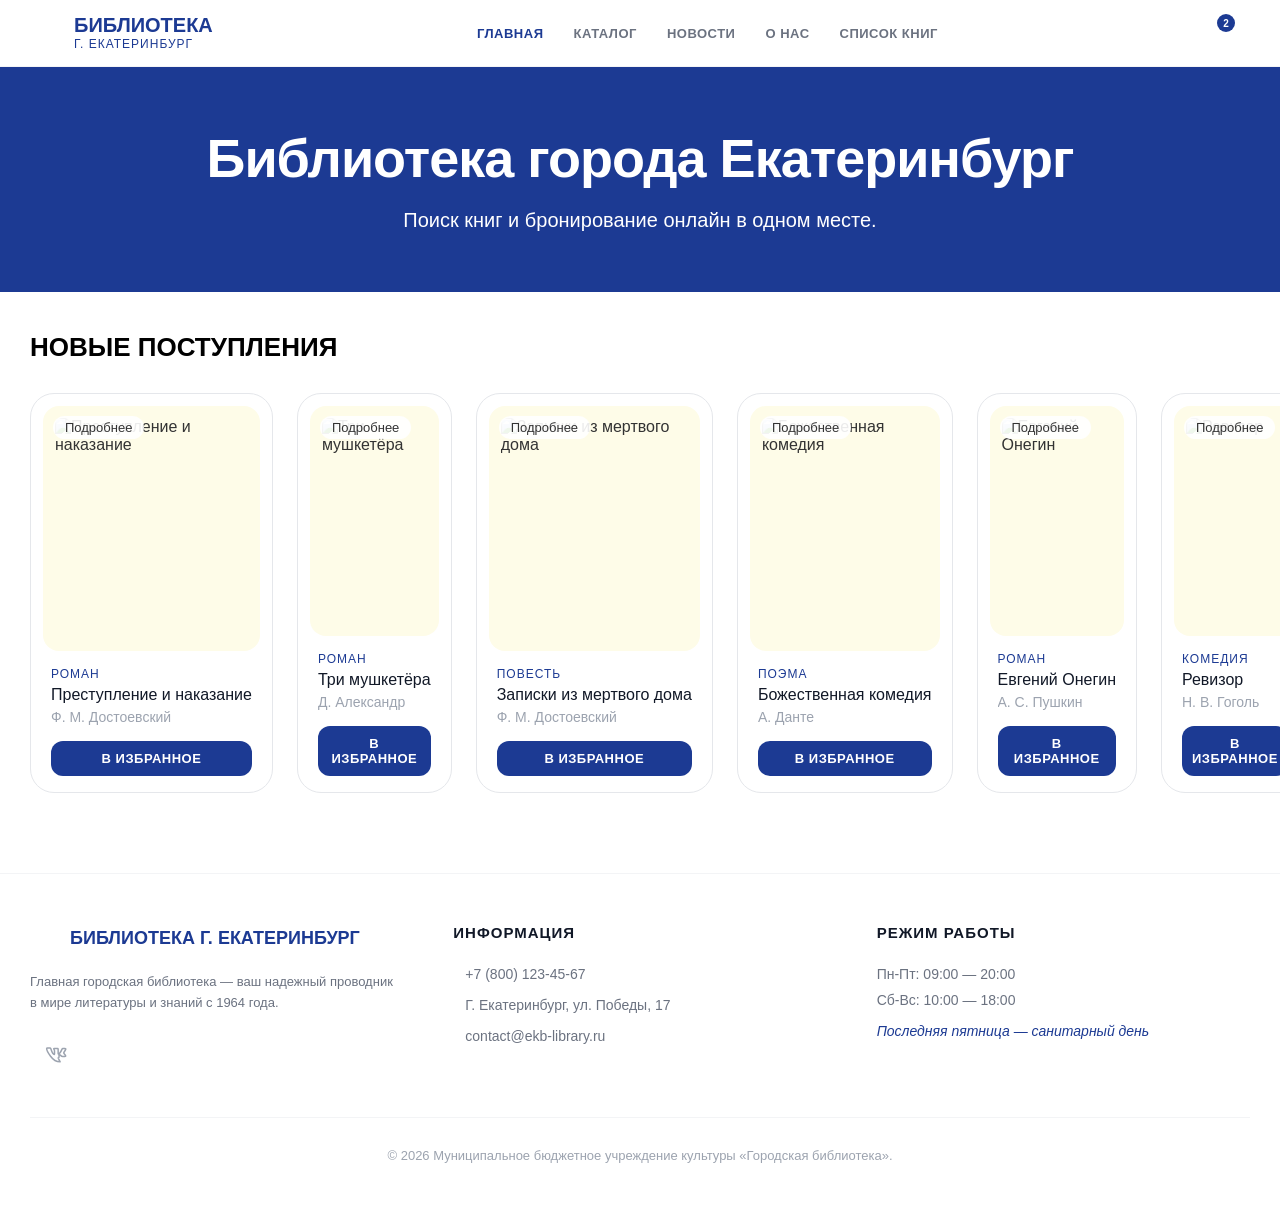
==== commit a59125d2: "feat: Refactor static assets to use external CSS Migrates styling from inline `<style>` tags and Tai" ====
--- a/static_version/index.html
+++ b/static_version/index.html
@@ -4,298 +4,203 @@
     <meta charset="UTF-8">
     <meta name="viewport" content="width=device-width, initial-scale=1.0">
     <title>Городская Библиотека — Главная</title>
-    <script src="https://cdn.tailwindcss.com"></script>
+    <!-- Подключение библиотеки иконок -->
     <script src="https://unpkg.com/lucide@latest"></script>
-    <style>
-        body { font-family: 'Segoe UI', Tahoma, Geneva, Verdana, sans-serif; }
-    </style>
+    <link rel="stylesheet" href="style.css">
 </head>
-<body class="bg-white min-h-screen flex flex-col">
-    <!-- Навигация -->
-    <nav class="border-b border-gray-100 py-4 px-6 bg-white sticky top-0 z-50">
-        <div class="max-w-full lg:px-12 mx-auto flex justify-between items-center">
-            <a href="index.html" class="flex items-center gap-3">
-                <i data-lucide="book" class="text-[#1c3a93]" style="width: 32px; height: 32px;"></i>
-                <div class="flex flex-col">
-                    <span class="text-xl font-bold leading-none text-[#1c3a93]">БИБЛИОТЕКА</span>
-                    <span class="text-xs font-medium leading-none text-[#1c3a93] uppercase tracking-wider">Г. ЕКАТЕРИНБУРГ</span>
-                </div>
-            </a>
-            <div class="hidden md:flex gap-8 text-[13px] font-bold text-gray-500 uppercase tracking-wide">
-                <a href="index.html" class="text-[#1c3a93]">Главная</a>
-                <a href="catalog.html" class="hover:text-[#1c3a93] transition-colors">Каталог</a>
-                <a href="news.html" class="hover:text-[#1c3a93] transition-colors">Новости</a>
-                <a href="about.html" class="hover:text-[#1c3a93] transition-colors">О нас</a>
-                <a href="cart.html" class="hover:text-[#1c3a93] transition-colors">Список книг</a>
+<body>
+    <div class="wrapper">
+        <!-- Навигация -->
+        <header class="header">
+            <div class="header-container">
+                <a href="index.html" class="logo-section">
+                    <i data-lucide="book" style="width: 32px; height: 32px; color: #1c3a93;"></i>
+                    <div class="logo-text">
+                        <span class="logo-title">БИБЛИОТЕКА</span>
+                        <span class="logo-subtitle">Г. ЕКАТЕРИНБУРГ</span>
+                    </div>
+                </a>
+                
+                <nav class="nav-links">
+                    <a href="index.html" class="nav-item active">Главная</a>
+                    <a href="catalog.html" class="nav-item">Каталог</a>
+                    <a href="news.html" class="nav-item">Новости</a>
+                    <a href="about.html" class="nav-item">О нас</a>
+                    <a href="cart.html" class="nav-item">Список книг</a>
+                </nav>
+                
+                <div class="user-actions">
+                    <a href="cart.html" class="cart-icon-wrapper">
+                        <i data-lucide="star" style="width: 28px; height: 28px; stroke-width: 1.5;"></i>
+                        <span class="cart-badge">2</span>
+                    </a>
+                    <a href="profile.html" class="profile-link">
+                        <i data-lucide="user" style="width: 28px; height: 28px; stroke-width: 1.5;"></i>
+                    </a>
+                </div>
             </div>
-            <div class="flex items-center gap-6 text-gray-500">
-                <a href="cart.html" class="relative hover:text-[#1c3a93] transition-colors">
-                    <i data-lucide="star" style="width: 28px; height: 28px; stroke-width: 1.5;"></i>
-                    <span class="absolute -top-1 -right-1 bg-[#1c3a93] text-white text-[10px] font-bold w-4 h-4 rounded-full flex items-center justify-center">2</span>
-                </a>
-                <a href="profile.html" class="hover:text-[#1c3a93] transition-colors">
-                    <i data-lucide="user" style="width: 28px; height: 28px; stroke-width: 1.5;"></i>
-                </a>
+        </header>
+
+        <main class="main-content">
+            <!-- Hero -->
+            <section class="hero-section">
+                <div>
+                    <h1 class="hero-title">Библиотека города Екатеринбург</h1>
+                    <p class="hero-subtitle">Поиск книг и бронирование онлайн в одном месте.</p>
+                </div>
+            </section>
+
+            <!-- Книги -->
+            <section class="products-section">
+                <h2 class="section-title">НОВЫЕ ПОСТУПЛЕНИЯ</h2>
+                
+                <div class="products-grid">
+                    <!-- Карточка 1 -->
+                    <div class="product-card">
+                        <div class="product-image-container">
+                            <div class="badge-detail">Подробнее</div>
+                            <img src="https://picsum.photos/seed/dostoevsky/300/450" alt="Преступление и наказание" class="product-img">
+                        </div>
+                        <div class="product-info">
+                            <span class="product-category">РОМАН</span>
+                            <h3 class="product-title">Преступление и наказание</h3>
+                            <p class="product-author">Ф. М. Достоевский</p>
+                            <button onclick="bookItem(this)" class="buy-btn">В ИЗБРАННОЕ</button>
+                        </div>
+                    </div>
+
+                    <!-- Карточка 2 -->
+                    <div class="product-card">
+                        <div class="product-image-container">
+                            <div class="badge-detail">Подробнее</div>
+                            <img src="https://picsum.photos/seed/dumas/300/450" alt="Три мушкетёра" class="product-img">
+                        </div>
+                        <div class="product-info">
+                            <span class="product-category">РОМАН</span>
+                            <h3 class="product-title">Три мушкетёра</h3>
+                            <p class="product-author">Д. Александр</p>
+                            <button onclick="bookItem(this)" class="buy-btn">В ИЗБРАННОЕ</button>
+                        </div>
+                    </div>
+
+                    <!-- Карточка 3 -->
+                    <div class="product-card">
+                        <div class="product-image-container">
+                            <div class="badge-detail">Подробнее</div>
+                            <img src="https://picsum.photos/seed/karamazov/300/450" alt="Записки из мертвого дома" class="product-img">
+                        </div>
+                        <div class="product-info">
+                            <span class="product-category">ПОВЕСТЬ</span>
+                            <h3 class="product-title">Записки из мертвого дома</h3>
+                            <p class="product-author">Ф. М. Достоевский</p>
+                            <button onclick="bookItem(this)" class="buy-btn">В ИЗБРАННОЕ</button>
+                        </div>
+                    </div>
+
+                    <!-- Карточка 4 -->
+                    <div class="product-card">
+                        <div class="product-image-container">
+                            <div class="badge-detail">Подробнее</div>
+                            <img src="https://picsum.photos/seed/idiot/300/450" alt="Божественная комедия" class="product-img">
+                        </div>
+                        <div class="product-info">
+                            <span class="product-category">ПОЭМА</span>
+                            <h3 class="product-title">Божественная комедия</h3>
+                            <p class="product-author">А. Данте</p>
+                            <button onclick="bookItem(this)" class="buy-btn">В ИЗБРАННОЕ</button>
+                        </div>
+                    </div>
+
+                    <!-- Карточка 5 -->
+                    <div class="product-card">
+                        <div class="product-image-container">
+                            <div class="badge-detail">Подробнее</div>
+                            <img src="https://picsum.photos/seed/onegin/300/450" alt="Евгений Онегин" class="product-img">
+                        </div>
+                        <div class="product-info">
+                            <span class="product-category">РОМАН</span>
+                            <h3 class="product-title">Евгений Онегин</h3>
+                            <p class="product-author">А. С. Пушкин</p>
+                            <button onclick="bookItem(this)" class="buy-btn">В ИЗБРАННОЕ</button>
+                        </div>
+                    </div>
+
+                    <!-- Карточка 6 -->
+                    <div class="product-card">
+                        <div class="product-image-container">
+                            <div class="badge-detail">Подробнее</div>
+                            <img src="https://picsum.photos/seed/revizor/300/450" alt="Ревизор" class="product-img">
+                        </div>
+                        <div class="product-info">
+                            <span class="product-category">КОМЕДИЯ</span>
+                            <h3 class="product-title">Ревизор</h3>
+                            <p class="product-author">Н. В. Гоголь</p>
+                            <button onclick="bookItem(this)" class="buy-btn">В ИЗБРАННОЕ</button>
+                        </div>
+                    </div>
+                </div>
+            </section>
+        </main>
+
+        <!-- Футер -->
+        <footer class="footer">
+            <div class="footer-container">
+                <div class="footer-column">
+                    <div class="footer-logo">
+                        <i data-lucide="book" style="width: 28px; height: 28px; color: #1c3a93;"></i>
+                        <span class="footer-logo-text">БИБЛИОТЕКА Г. ЕКАТЕРИНБУРГ</span>
+                    </div>
+                    <p class="footer-desc">Главная городская библиотека — ваш надежный проводник в мире литературы и знаний с 1964 года.</p>
+                    <div class="social-icons">
+                        <a href="#" class="social-icon" title="Telegram"><i data-lucide="send"></i></a>
+                        <a href="#" class="social-icon" title="VK">
+                            <svg width="24" height="24" viewBox="0 0 24 24" fill="none" stroke="currentColor" stroke-width="1.5" stroke-linecap="round" stroke-linejoin="round"><path d="M13.162 18.994c.609 0 .858-.406.858-.915v-2.217c0-.306.075-.456.258-.456.183 0 .483.15.975.645 1.074 1.08 1.488 1.515 2.493 1.515h2.133c.609 0 .916-.305.739-.9-.177-.595-1.162-1.635-1.635-2.133-.473-.498-.375-.675 0-1.275 0 0 1.59-2.235 1.755-3.015.09-.42-.09-.72-.69-.72h-2.133c-.51 0-.744.27-.87.57 0 0-1.08 2.64-2.61 4.35-.495.495-.72.645-.975.645-.128 0-.315-.15-.315-.585V10.134c0-.51-.147-.72-.57-.72h-3.345c-.315 0-.51.234-.51.456 0 .483.72.594.795 1.95v2.955c0 .645-.117.762-.372.762-.675 0-2.325-2.655-3.3-5.685-.195-.57-.39-.801-.9-.801H2.487c-.69 0-.825.324-.825.675 0 .63 1.185 3.735 3.9 7.53 2.58 3.6 6.21 5.535 9.51 5.535l.09-.015z"></path></svg>
+                        </a>
+                    </div>
+                </div>
+                
+                <div class="footer-column">
+                    <h4 class="footer-title">ИНФОРМАЦИЯ</h4>
+                    <ul class="footer-list">
+                        <li class="footer-list-item">
+                            <i data-lucide="phone" size="20"></i>
+                            <span>+7 (800) 123-45-67</span>
+                        </li>
+                        <li class="footer-list-item">
+                            <i data-lucide="map-pin" size="20"></i>
+                            <span>Г. Екатеринбург, ул. Победы, 17</span>
+                        </li>
+                        <li class="footer-list-item">
+                            <i data-lucide="mail" size="20"></i>
+                            <span>contact@ekb-library.ru</span>
+                        </li>
+                    </ul>
+                </div>
+                
+                <div class="footer-column">
+                    <h4 class="footer-title">РЕЖИМ РАБОТЫ</h4>
+                    <div class="footer-work-hours">Пн-Пт: 09:00 — 20:00</div>
+                    <div class="footer-work-hours">Сб-Вс: 10:00 — 18:00</div>
+                    <div class="footer-notice">Последняя пятница — санитарный день</div>
+                </div>
             </div>
-        </div>
-    </nav>
-
-    <main class="flex-grow">
-        <!-- Hero -->
-        <section class="bg-[#1c3a93] py-14 flex items-center justify-center">
-            <div class="relative z-10 w-full mx-auto text-center text-white px-4">
-                <h1 class="text-[44px] md:text-[54px] font-bold mb-3 tracking-tight">Библиотека города Екатеринбург</h1>
-                <p class="text-[18px] md:text-[20px] font-light max-w-2xl mx-auto">Поиск книг и бронирование онлайн в одном месте.</p>
+            <div class="footer-bottom">
+                © 2026 Муниципальное бюджетное учреждение культуры «Городская библиотека».
             </div>
-        </section>
-
-        <!-- Книги -->
-        <section class="pt-10 pb-20 px-4 sm:px-6 lg:px-12 max-w-full lg:max-w-[1600px] mx-auto">
-            <div class="mb-6">
-                <h2 class="text-[26px] font-bold text-black uppercase tracking-tight">НОВЫЕ ПОСТУПЛЕНИЯ</h2>
-            </div>
-            
-            <div class="grid grid-cols-2 md:grid-cols-3 lg:grid-cols-6 gap-6">
-                <!-- Карточки книг -->
-                <div class="bg-white border border-[#e5e7eb] rounded-[1.5rem] p-3 flex flex-col h-[400px] hover:shadow-[0_8px_30px_rgb(0,0,0,0.08)] transition-all duration-300 group relative">
-                    <div class="bg-[#fefce8] rounded-[1rem] p-3 relative mb-4 flex-grow aspect-[3/4] flex items-center justify-center">
-                        <div class="absolute top-3 left-3 z-10 bg-white/80 backdrop-blur-sm px-3 py-1 rounded-full text-[13px] text-gray-800 font-medium shadow-sm leading-none flex items-center h-7">Подробнее</div>
-                        <img src="https://picsum.photos/seed/dostoevsky/300/450" alt="Книга" class="w-full h-full object-cover rounded-lg shadow-sm transition-transform duration-500 group-hover:scale-105">
-                    </div>
-                    <div class="px-2 pb-1 flex flex-col shrink-0">
-                        <span class="text-[12px] font-medium text-[#1c3a93] uppercase mb-1 tracking-wider">РОМАН</span>
-                        <h3 class="text-[16px] font-medium text-gray-900 mb-1 leading-tight line-clamp-1">Преступление и наказание</h3>
-                        <p class="text-[14px] text-gray-400 mb-4 truncate">Ф. М. Достоевский</p>
-                        <button onclick="bookItem(this)" class="w-full py-2.5 rounded-[12px] text-[13px] font-bold tracking-wide transition-all border-0 bg-[#1c3a93] text-white hover:bg-[#14296b]">В ИЗБРАННОЕ</button>
-                    </div>
-                </div>
-
-                <div class="bg-white border border-[#e5e7eb] rounded-[1.5rem] p-3 flex flex-col h-[400px] hover:shadow-[0_8px_30px_rgb(0,0,0,0.08)] transition-all duration-300 group relative">
-                    <div class="bg-[#fefce8] rounded-[1rem] p-3 relative mb-4 flex-grow aspect-[3/4] flex items-center justify-center">
-                        <div class="absolute top-3 left-3 z-10 bg-white/80 backdrop-blur-sm px-3 py-1 rounded-full text-[13px] text-gray-800 font-medium shadow-sm leading-none flex items-center h-7">Подробнее</div>
-                        <img src="https://picsum.photos/seed/dumas/300/450" alt="Книга" class="w-full h-full object-cover rounded-lg shadow-sm transition-transform duration-500 group-hover:scale-105">
-                    </div>
-                    <div class="px-2 pb-1 flex flex-col shrink-0">
-                        <span class="text-[12px] font-medium text-[#1c3a93] uppercase mb-1 tracking-wider">РОМАН</span>
-                        <h3 class="text-[16px] font-medium text-gray-900 mb-1 leading-tight line-clamp-1">Три мушкетёра</h3>
-                        <p class="text-[14px] text-gray-400 mb-4 truncate">Д. Александр</p>
-                        <button onclick="bookItem(this)" class="w-full py-2.5 rounded-[12px] text-[13px] font-bold tracking-wide transition-all border-0 bg-[#1c3a93] text-white hover:bg-[#14296b]">В ИЗБРАННОЕ</button>
-                    </div>
-                </div>
-
-                <div class="bg-white border border-[#e5e7eb] rounded-[1.5rem] p-3 flex flex-col h-[400px] hover:shadow-[0_8px_30px_rgb(0,0,0,0.08)] transition-all duration-300 group relative">
-                    <div class="bg-[#fefce8] rounded-[1rem] p-3 relative mb-4 flex-grow aspect-[3/4] flex items-center justify-center">
-                        <div class="absolute top-3 left-3 z-10 bg-white/80 backdrop-blur-sm px-3 py-1 rounded-full text-[13px] text-gray-800 font-medium shadow-sm leading-none flex items-center h-7">Подробнее</div>
-                        <img src="https://picsum.photos/seed/karamazov/300/450" alt="Книга" class="w-full h-full object-cover rounded-lg shadow-sm transition-transform duration-500 group-hover:scale-105">
-                    </div>
-                    <div class="px-2 pb-1 flex flex-col shrink-0">
-                        <span class="text-[12px] font-medium text-[#1c3a93] uppercase mb-1 tracking-wider">ПОВЕСТЬ</span>
-                        <h3 class="text-[16px] font-medium text-gray-900 mb-1 leading-tight line-clamp-1">Записки из мертвого дома</h3>
-                        <p class="text-[14px] text-gray-400 mb-4 truncate">Ф. М. Достоевский</p>
-                        <button onclick="bookItem(this)" class="w-full py-2.5 rounded-[12px] text-[13px] font-bold tracking-wide transition-all border-0 bg-[#1c3a93] text-white hover:bg-[#14296b]">В ИЗБРАННОЕ</button>
-                    </div>
-                </div>
-
-                <div class="bg-white border border-[#e5e7eb] rounded-[1.5rem] p-3 flex flex-col h-[400px] hover:shadow-[0_8px_30px_rgb(0,0,0,0.08)] transition-all duration-300 group relative">
-                    <div class="bg-[#fefce8] rounded-[1rem] p-3 relative mb-4 flex-grow aspect-[3/4] flex items-center justify-center">
-                        <div class="absolute top-3 left-3 z-10 bg-white/80 backdrop-blur-sm px-3 py-1 rounded-full text-[13px] text-gray-800 font-medium shadow-sm leading-none flex items-center h-7">Подробнее</div>
-                        <img src="https://picsum.photos/seed/idiot/300/450" alt="Книга" class="w-full h-full object-cover rounded-lg shadow-sm transition-transform duration-500 group-hover:scale-105">
-                    </div>
-                    <div class="px-2 pb-1 flex flex-col shrink-0">
-                        <span class="text-[12px] font-medium text-[#1c3a93] uppercase mb-1 tracking-wider">ПОЭМА</span>
-                        <h3 class="text-[16px] font-medium text-gray-900 mb-1 leading-tight line-clamp-1">Божественная комедия</h3>
-                        <p class="text-[14px] text-gray-400 mb-4 truncate">А. Данте</p>
-                        <button onclick="bookItem(this)" class="w-full py-2.5 rounded-[12px] text-[13px] font-bold tracking-wide transition-all border-0 bg-[#1c3a93] text-white hover:bg-[#14296b]">В ИЗБРАННОЕ</button>
-                    </div>
-                </div>
-
-                <div class="bg-white border border-[#e5e7eb] rounded-[1.5rem] p-3 flex flex-col h-[400px] hover:shadow-[0_8px_30px_rgb(0,0,0,0.08)] transition-all duration-300 group relative">
-                    <div class="bg-[#fefce8] rounded-[1rem] p-3 relative mb-4 flex-grow aspect-[3/4] flex items-center justify-center">
-                        <div class="absolute top-3 left-3 z-10 bg-white/80 backdrop-blur-sm px-3 py-1 rounded-full text-[13px] text-gray-800 font-medium shadow-sm leading-none flex items-center h-7">Подробнее</div>
-                        <img src="https://picsum.photos/seed/onegin/300/450" alt="Книга" class="w-full h-full object-cover rounded-lg shadow-sm transition-transform duration-500 group-hover:scale-105">
-                    </div>
-                    <div class="px-2 pb-1 flex flex-col shrink-0">
-                        <span class="text-[12px] font-medium text-[#1c3a93] uppercase mb-1 tracking-wider">РОМАН</span>
-                        <h3 class="text-[16px] font-medium text-gray-900 mb-1 leading-tight line-clamp-1">Евгений Онегин</h3>
-                        <p class="text-[14px] text-gray-400 mb-4 truncate">А. С. Пушкин</p>
-                        <button onclick="bookItem(this)" class="w-full py-2.5 rounded-[12px] text-[13px] font-bold tracking-wide transition-all border-0 bg-[#1c3a93] text-white hover:bg-[#14296b]">В ИЗБРАННОЕ</button>
-                    </div>
-                </div>
-
-                <div class="bg-white border border-[#e5e7eb] rounded-[1.5rem] p-3 flex flex-col h-[400px] hover:shadow-[0_8px_30px_rgb(0,0,0,0.08)] transition-all duration-300 group relative">
-                    <div class="bg-[#fefce8] rounded-[1rem] p-3 relative mb-4 flex-grow aspect-[3/4] flex items-center justify-center">
-                        <div class="absolute top-3 left-3 z-10 bg-white/80 backdrop-blur-sm px-3 py-1 rounded-full text-[13px] text-gray-800 font-medium shadow-sm leading-none flex items-center h-7">Подробнее</div>
-                        <img src="https://picsum.photos/seed/revizor/300/450" alt="Книга" class="w-full h-full object-cover rounded-lg shadow-sm transition-transform duration-500 group-hover:scale-105">
-                    </div>
-                    <div class="px-2 pb-1 flex flex-col shrink-0">
-                        <span class="text-[12px] font-medium text-[#1c3a93] uppercase mb-1 tracking-wider">КОМЕДИЯ</span>
-                        <h3 class="text-[16px] font-medium text-gray-900 mb-1 leading-tight line-clamp-1">Ревизор</h3>
-                        <p class="text-[14px] text-gray-400 mb-4 truncate">Н. В. Гоголь</p>
-                        <button onclick="bookItem(this)" class="w-full py-2.5 rounded-[12px] text-[13px] font-bold tracking-wide transition-all border-0 bg-[#1c3a93] text-white hover:bg-[#14296b]">В ИЗБРАННОЕ</button>
-                    </div>
-                </div>
-
-            </div>
-        </section>
-    </main>
-
-    <!-- Футер -->
-    <footer class="bg-white border-t border-gray-200 py-12 px-6 mt-12">
-        <div class="max-w-full lg:px-12 mx-auto grid grid-cols-1 md:grid-cols-3 gap-12 mb-12">
-            <div>
-                <div class="flex items-center gap-3 mb-4">
-                    <i data-lucide="book" class="text-[#1c3a93]" style="width: 28px; height: 28px;"></i>
-                    <span class="text-lg font-bold text-[#1c3a93] uppercase tracking-wide">БИБЛИОТЕКА Г. ЕКАТЕРИНБУРГ</span>
-                </div>
-                <p class="text-[13px] text-gray-500 max-w-sm mb-6 leading-relaxed pe-8">Главная городская библиотека — ваш надежный проводник в мире литературы и знаний с 1964 года.</p>
-                <div class="flex gap-4 items-center">
-                    <a href="#" class="text-gray-400 hover:text-[#1c3a93] transition-colors"><i data-lucide="send" size="24" stroke-width="1.5"></i></a>
-                    <a href="#" class="text-gray-400 hover:text-[#1c3a93] transition-colors">
-                        <svg width="24" height="24" viewBox="0 0 24 24" fill="none" stroke="currentColor" stroke-width="1.5" stroke-linecap="round" stroke-linejoin="round"><path d="M13.162 18.994c.609 0 .858-.406.858-.915v-2.217c0-.306.075-.456.258-.456.183 0 .483.15.975.645 1.074 1.08 1.488 1.515 2.493 1.515h2.133c.609 0 .916-.305.739-.9-.177-.595-1.162-1.635-1.635-2.133-.473-.498-.375-.675 0-1.275 0 0 1.59-2.235 1.755-3.015.09-.42-.09-.72-.69-.72h-2.133c-.51 0-.744.27-.87.57 0 0-1.08 2.64-2.61 4.35-.495.495-.72.645-.975.645-.128 0-.315-.15-.315-.585V10.134c0-.51-.147-.72-.57-.72h-3.345c-.315 0-.51.234-.51.456 0 .483.72.594.795 1.95v2.955c0 .645-.117.762-.372.762-.675 0-2.325-2.655-3.3-5.685-.195-.57-.39-.801-.9-.801H2.487c-.69 0-.825.324-.825.675 0 .63 1.185 3.735 3.9 7.53 2.58 3.6 6.21 5.535 9.51 5.535l.09-.015z"></path></svg>
-                    </a>
-                </div>
-            </div>
-            <div>
-                <h4 class="font-bold text-gray-900 mb-6 uppercase text-[15px] tracking-widest">ИНФОРМАЦИЯ</h4>
-                <ul class="space-y-4 text-gray-500 text-[14px]">
-                    <li class="flex items-center gap-3">
-                        <i data-lucide="phone" size="20" stroke-width="1.5" class="shrink-0"></i>
-                        <span>+7 (800) 123-45-67</span>
-                    </li>
-                    <li class="flex items-start gap-3">
-                        <i data-lucide="map-pin" size="20" stroke-width="1.5" class="shrink-0"></i>
-                        <span>Г. Екатеринбург, ул. Победы, 17</span>
-                    </li>
-                    <li class="flex items-center gap-3">
-                        <i data-lucide="mail" size="20" stroke-width="1.5" class="shrink-0"></i>
-                        <span>contact@ekb-library.ru</span>
-                    </li>
-                </ul>
-            </div>
-            <div>
-                <h4 class="font-bold text-gray-900 mb-6 uppercase text-[15px] tracking-wide">РЕЖИМ РАБОТЫ</h4>
-                <ul class="space-y-2 text-gray-500 text-[14px]">
-                    <li class="flex items-center gap-2">
-                        <span>Пн-Пт: 09:00 — 20:00</span>
-                    </li>
-                    <li class="flex items-center gap-2">
-                        <span>Сб-Вс: 10:00 — 18:00</span>
-                    </li>
-                    <li class="pt-3 flex items-center gap-2 text-[#1c3a93] italic">
-                        <span>Последняя пятница — санитарный день</span>
-                    </li>
-                </ul>
-            </div>
-        </div>
-        <div class="max-w-7xl mx-auto pt-8 border-t border-gray-100 text-center text-[13px] text-gray-400">
-            © 2026 Муниципальное бюджетное учреждение культуры «Городская библиотека».
-        </div>
-    </footer>
-
-    <!-- Модальное окно: Бронирование / Запись -->
-    <div id="booking-modal" class="fixed inset-0 z-[110] hidden flex items-center justify-center p-4">
-        <div class="absolute inset-0 bg-black/60 backdrop-blur-sm" onclick="closeBookingModal()"></div>
-        <div class="relative bg-white w-full max-w-md rounded-3xl shadow-2xl overflow-hidden animate-in fade-in zoom-in duration-300">
-            <div class="bg-[#1e40af] p-8 text-white text-center">
-                <div class="w-16 h-16 bg-white/20 rounded-full flex items-center justify-center mx-auto mb-4 border-2 border-white/30">
-                    <i id="modal-icon" data-lucide="book" size="32"></i>
-                </div>
-                <h3 id="modal-title" class="text-2xl font-bold">Бронирование</h3>
-                <p id="modal-subtitle" class="text-xs text-blue-100 opacity-80 mt-1">Оставьте ваши данные для связи</p>
-            </div>
-            <form id="booking-form" class="p-8 space-y-4" onsubmit="handleBookingSubmit(event)">
-                <input type="hidden" id="target-item-name">
-                <div>
-                    <label class="block text-[10px] font-bold text-gray-400 uppercase mb-1">Ваше имя</label>
-                    <input type="text" id="user-name" required placeholder="Иван Иванов" class="w-full px-4 py-3 rounded-xl bg-gray-50 border border-gray-100 outline-none focus:ring-2 ring-blue-500/20 transition-all text-sm">
-                </div>
-                <div>
-                    <label class="block text-[10px] font-bold text-gray-400 uppercase mb-1">Телефон</label>
-                    <input type="tel" id="user-phone" required placeholder="+7 (999) 000-00-00" class="w-full px-4 py-3 rounded-xl bg-gray-50 border border-gray-100 outline-none focus:ring-2 ring-blue-500/20 transition-all text-sm">
-                </div>
-                <div>
-                    <label class="block text-[10px] font-bold text-gray-400 uppercase mb-1">Электронная почта</label>
-                    <input type="email" id="user-email" required placeholder="example@mail.ru" class="w-full px-4 py-3 rounded-xl bg-gray-50 border border-gray-100 outline-none focus:ring-2 ring-blue-500/20 transition-all text-sm">
-                </div>
-                <button type="submit" class="w-full py-4 bg-[#1e40af] text-white rounded-xl font-bold text-xs uppercase tracking-widest hover:bg-blue-800 transition-all shadow-lg shadow-blue-100">ОТПРАВИТЬ ЗАЯВКУ</button>
-                <p class="text-[9px] text-gray-400 text-center leading-tight">Нажимая кнопку, вы соглашаетесь на обработку персональных данных</p>
-            </form>
-        </div>
+        </footer>
     </div>
 
-    <!-- Модальное окно: Успех -->
-    <div id="success-modal" class="fixed inset-0 z-[120] hidden flex items-center justify-center p-4">
-        <div class="absolute inset-0 bg-black/40 backdrop-blur-[2px]" onclick="closeSuccessModal()"></div>
-        <div class="relative bg-white w-full max-w-sm rounded-3xl shadow-2xl p-8 text-center animate-in fade-in zoom-in duration-200">
-            <div class="w-16 h-16 bg-green-50 text-green-600 rounded-full flex items-center justify-center mx-auto mb-4">
-                <i data-lucide="check-circle" size="32"></i>
-            </div>
-            <h3 class="text-xl font-bold text-gray-900 mb-2">Заявка принята!</h3>
-            <p class="text-sm text-gray-500 mb-6">Мы свяжемся с вами в ближайшее время для подтверждения.</p>
-            <button onclick="closeSuccessModal()" class="w-full py-3 rounded-xl text-[10px] font-bold text-white bg-green-600 hover:bg-green-700 transition-all uppercase tracking-widest shadow-lg shadow-green-100">ОТЛИЧНО</button>
-        </div>
-    </div>
+    <!-- Модальное окно (оставлено минималистичным) -->
+    <div id="booking-modal" class="modal-overlay"></div>
 
     <script>
         lucide.createIcons();
-        
-        let currentTargetBtn = null;
-
-        function openBookingModal(title, subtitle, icon, itemName, btn) {
-            document.getElementById('modal-title').innerText = title;
-            document.getElementById('modal-subtitle').innerText = subtitle;
-            document.getElementById('target-item-name').value = itemName;
-            currentTargetBtn = btn;
-            
-            const iconEl = document.getElementById('modal-icon');
-            iconEl.setAttribute('data-lucide', icon);
-            lucide.createIcons();
-            
-            document.getElementById('booking-modal').classList.remove('hidden');
-        }
-
-        function closeBookingModal() {
-            document.getElementById('booking-modal').classList.add('hidden');
-        }
-
-        function handleBookingSubmit(e) {
-            e.preventDefault();
-            const itemName = document.getElementById('target-item-name').value;
-            const name = document.getElementById('user-name').value;
-            
-            console.log(`Заявка от ${name} на ${itemName}`);
-            
-            closeBookingModal();
-            document.getElementById('success-modal').classList.remove('hidden');
-            
-            if (currentTargetBtn) {
-                if (currentTargetBtn.innerText.includes('ЗАБРОНИРОВАТЬ')) {
-                    currentTargetBtn.innerText = 'ЗАЯВКА ОТПРАВЛЕНА';
-                    currentTargetBtn.classList.remove('bg-[#1e40af]', 'hover:bg-blue-800');
-                    currentTargetBtn.classList.add('bg-gray-100', 'text-gray-400', 'border-gray-200', 'cursor-not-allowed');
-                } else {
-                    currentTargetBtn.innerText = 'ЗАЯВКА ОТПРАВЛЕНА';
-                    currentTargetBtn.classList.remove('text-[#1e40af]', 'hover:bg-[#1e40af]', 'hover:text-white');
-                    currentTargetBtn.classList.add('bg-green-600', 'border-green-600', 'text-white');
-                }
-                currentTargetBtn.disabled = true;
+        function bookItem(btn) {
+            if (btn.innerText === "В ИЗБРАННОЕ") {
+                btn.innerText = "В ИЗБРАННОМ";
+                btn.style.backgroundColor = "#e5e7eb";
+                btn.style.color = "#9ca3af";
             }
-            
-            document.getElementById('booking-form').reset();
-        }
-
-        function closeSuccessModal() {
-            document.getElementById('success-modal').classList.add('hidden');
-        }
-
-        function bookItem(btn) {
-            const bookTitle = btn.closest('.p-4').querySelector('h3').innerText;
-            openBookingModal('Бронирование книги', `Бронирование: ${bookTitle}`, 'book', bookTitle, btn);
-        }
-
-        function registerEvent(btn) {
-            const eventTitle = btn.closest('.p-6').querySelector('h3').innerText;
-            openBookingModal('Запись на событие', `Событие: ${eventTitle}`, 'calendar', eventTitle, btn);
         }
     </script>
 </body>
--- a/static_version/style.css
+++ b/static_version/style.css
@@ -0,0 +1,439 @@
+* {
+    margin: 0;
+    padding: 0;
+    box-sizing: border-box;
+}
+
+body {
+    font-family: 'Segoe UI', Tahoma, Geneva, Verdana, sans-serif;
+    color: #333;
+    background-color: #fff;
+}
+
+.wrapper {
+    display: flex;
+    flex-direction: column;
+    min-height: 100vh;
+}
+
+a {
+    text-decoration: none;
+    color: inherit;
+}
+
+/* Header */
+.header {
+    border-bottom: 1px solid #f3f4f6;
+    background-color: #fff;
+    padding: 15px 30px;
+    position: sticky;
+    top: 0;
+    z-index: 50;
+}
+
+.header-container {
+    max-width: 1400px;
+    margin: 0 auto;
+    display: flex;
+    justify-content: space-between;
+    align-items: center;
+}
+
+.logo-section {
+    display: flex;
+    align-items: center;
+    gap: 12px;
+}
+
+.logo-text {
+    display: flex;
+    flex-direction: column;
+}
+
+.logo-title {
+    font-size: 20px;
+    font-weight: bold;
+    color: #1c3a93;
+    line-height: 1;
+}
+
+.logo-subtitle {
+    font-size: 12px;
+    font-weight: 500;
+    color: #1c3a93;
+    text-transform: uppercase;
+    letter-spacing: 1px;
+    margin-top: 2px;
+}
+
+.nav-links {
+    display: flex;
+    gap: 30px;
+    font-size: 13px;
+    font-weight: bold;
+    text-transform: uppercase;
+    letter-spacing: 0.5px;
+}
+
+.nav-item {
+    color: #6b7280;
+    transition: color 0.2s;
+}
+
+.nav-item:hover {
+    color: #1c3a93;
+}
+
+.nav-item.active {
+    color: #1c3a93;
+}
+
+.user-actions {
+    display: flex;
+    align-items: center;
+    gap: 20px;
+    color: #6b7280;
+}
+
+.cart-icon-wrapper {
+    position: relative;
+    display: flex;
+    align-items: center;
+}
+
+.cart-icon-wrapper:hover {
+    color: #1c3a93;
+}
+
+.cart-badge {
+    position: absolute;
+    top: -5px;
+    right: -5px;
+    background-color: #1c3a93;
+    color: white;
+    font-size: 10px;
+    font-weight: bold;
+    width: 18px;
+    height: 18px;
+    border-radius: 50%;
+    display: flex;
+    align-items: center;
+    justify-content: center;
+}
+
+.profile-link:hover {
+    color: #1c3a93;
+}
+
+/* Main Content */
+.main-content {
+    flex-grow: 1;
+}
+
+/* Hero Section */
+.hero-section {
+    background-color: #1c3a93;
+    padding: 60px 20px;
+    display: flex;
+    align-items: center;
+    justify-content: center;
+    text-align: center;
+    color: white;
+}
+
+.hero-title {
+    font-size: 54px;
+    font-weight: bold;
+    margin-bottom: 20px;
+    letter-spacing: -1px;
+}
+
+.hero-subtitle {
+    font-size: 20px;
+    font-weight: 300;
+    max-width: 650px;
+    margin: 0 auto;
+}
+
+/* Products Section */
+.products-section {
+    max-width: 1400px;
+    margin: 0 auto;
+    padding: 40px 30px 80px;
+}
+
+.section-title {
+    font-size: 26px;
+    font-weight: bold;
+    text-transform: uppercase;
+    margin-bottom: 30px;
+    color: #000;
+}
+
+.products-grid {
+    display: grid;
+    grid-template-columns: repeat(6, 1fr);
+    gap: 24px;
+}
+
+/* Product Card */
+.product-card {
+    background-color: white;
+    border: 1px solid #e5e7eb;
+    border-radius: 24px;
+    padding: 12px;
+    display: flex;
+    flex-direction: column;
+    transition: box-shadow 0.3s;
+    height: 400px;
+}
+
+.product-card:hover {
+    box-shadow: 0 8px 30px rgba(0,0,0,0.08);
+}
+
+.product-image-container {
+    background-color: #fefce8;
+    border-radius: 16px;
+    padding: 12px;
+    position: relative;
+    margin-bottom: 16px;
+    flex-grow: 1;
+    display: flex;
+    align-items: center;
+    justify-content: center;
+    overflow: hidden;
+}
+
+.badge-detail {
+    position: absolute;
+    top: 10px;
+    left: 10px;
+    background-color: rgba(255, 255, 255, 0.9);
+    padding: 4px 12px;
+    border-radius: 20px;
+    font-size: 13px;
+    font-weight: 500;
+    color: #333;
+    z-index: 10;
+}
+
+.product-img {
+    width: 100%;
+    height: 100%;
+    object-fit: cover;
+    border-radius: 8px;
+    transition: transform 0.5s;
+}
+
+.product-card:hover .product-img {
+    transform: scale(1.05);
+}
+
+.product-info {
+    padding: 0 8px 4px;
+    display: flex;
+    flex-direction: column;
+}
+
+.product-category {
+    font-size: 12px;
+    font-weight: 500;
+    color: #1c3a93;
+    text-transform: uppercase;
+    letter-spacing: 1px;
+    margin-bottom: 5px;
+}
+
+.product-title {
+    font-size: 16px;
+    font-weight: 500;
+    color: #111827;
+    margin-bottom: 5px;
+    white-space: nowrap;
+    overflow: hidden;
+    text-overflow: ellipsis;
+}
+
+.product-author {
+    font-size: 14px;
+    color: #9ca3af;
+    margin-bottom: 16px;
+    white-space: nowrap;
+    overflow: hidden;
+    text-overflow: ellipsis;
+}
+
+.buy-btn {
+    width: 100%;
+    background-color: #1c3a93;
+    color: white;
+    border: none;
+    padding: 10px;
+    border-radius: 12px;
+    font-size: 13px;
+    font-weight: bold;
+    cursor: pointer;
+    transition: background-color 0.2s;
+    letter-spacing: 0.5px;
+    text-align: center;
+}
+
+.buy-btn:hover {
+    background-color: #14296b;
+}
+
+/* Footer */
+.footer {
+    background-color: white;
+    border-top: 1px solid #f3f4f6;
+    padding: 50px 30px;
+    margin-top: auto;
+}
+
+.footer-container {
+    max-width: 1400px;
+    margin: 0 auto;
+    display: grid;
+    grid-template-columns: repeat(3, 1fr);
+    gap: 50px;
+    margin-bottom: 50px;
+}
+
+.footer-column .footer-logo {
+    display: flex;
+    align-items: center;
+    gap: 12px;
+    margin-bottom: 20px;
+}
+
+.footer-logo-text {
+    font-size: 18px;
+    font-weight: bold;
+    color: #1c3a93;
+    text-transform: uppercase;
+}
+
+.footer-desc {
+    font-size: 13px;
+    color: #6b7280;
+    line-height: 1.6;
+    margin-bottom: 25px;
+}
+
+.social-icons {
+    display: flex;
+    gap: 15px;
+}
+
+.social-icon {
+    color: #9ca3af;
+    transition: color 0.2s;
+}
+
+.social-icon:hover {
+    color: #1c3a93;
+}
+
+.footer-title {
+    font-size: 15px;
+    font-weight: bold;
+    color: #111827;
+    margin-bottom: 25px;
+    text-transform: uppercase;
+    letter-spacing: 1px;
+}
+
+.footer-list {
+    list-style: none;
+}
+
+.footer-list-item {
+    display: flex;
+    align-items: center;
+    gap: 12px;
+    font-size: 14px;
+    color: #6b7280;
+    margin-bottom: 15px;
+}
+
+.footer-work-hours {
+    margin-bottom: 10px;
+    font-size: 14px;
+    color: #6b7280;
+}
+
+.footer-notice {
+    font-size: 14px;
+    color: #1c3a93;
+    font-style: italic;
+    margin-top: 15px;
+}
+
+.footer-bottom {
+    max-width: 1400px;
+    margin: 0 auto;
+    border-top: 1px solid #f3f4f6;
+    padding-top: 30px;
+    text-align: center;
+    font-size: 13px;
+    color: #9ca3af;
+}
+
+/* Modals */
+.modal-overlay {
+    position: fixed;
+    top: 0;
+    left: 0;
+    right: 0;
+    bottom: 0;
+    background-color: rgba(0, 0, 0, 0.6);
+    display: none;
+    align-items: center;
+    justify-content: center;
+    z-index: 100;
+}
+
+.modal-content {
+    background-color: white;
+    width: 100%;
+    max-width: 450px;
+    border-radius: 24px;
+    overflow: hidden;
+}
+
+.modal-content.success {
+    padding: 30px;
+    text-align: center;
+}
+
+/* Responsive adjustments */
+@media (max-width: 1200px) {
+    .products-grid {
+        grid-template-columns: repeat(4, 1fr);
+    }
+}
+
+@media (max-width: 900px) {
+    .products-grid {
+        grid-template-columns: repeat(3, 1fr);
+    }
+    .footer-container {
+        grid-template-columns: repeat(2, 1fr);
+    }
+    .nav-links {
+        display: none;
+    }
+}
+
+@media (max-width: 600px) {
+    .products-grid {
+        grid-template-columns: repeat(2, 1fr);
+    }
+    .footer-container {
+        grid-template-columns: 1fr;
+    }
+    .hero-title {
+        font-size: 32px;
+    }
+}
